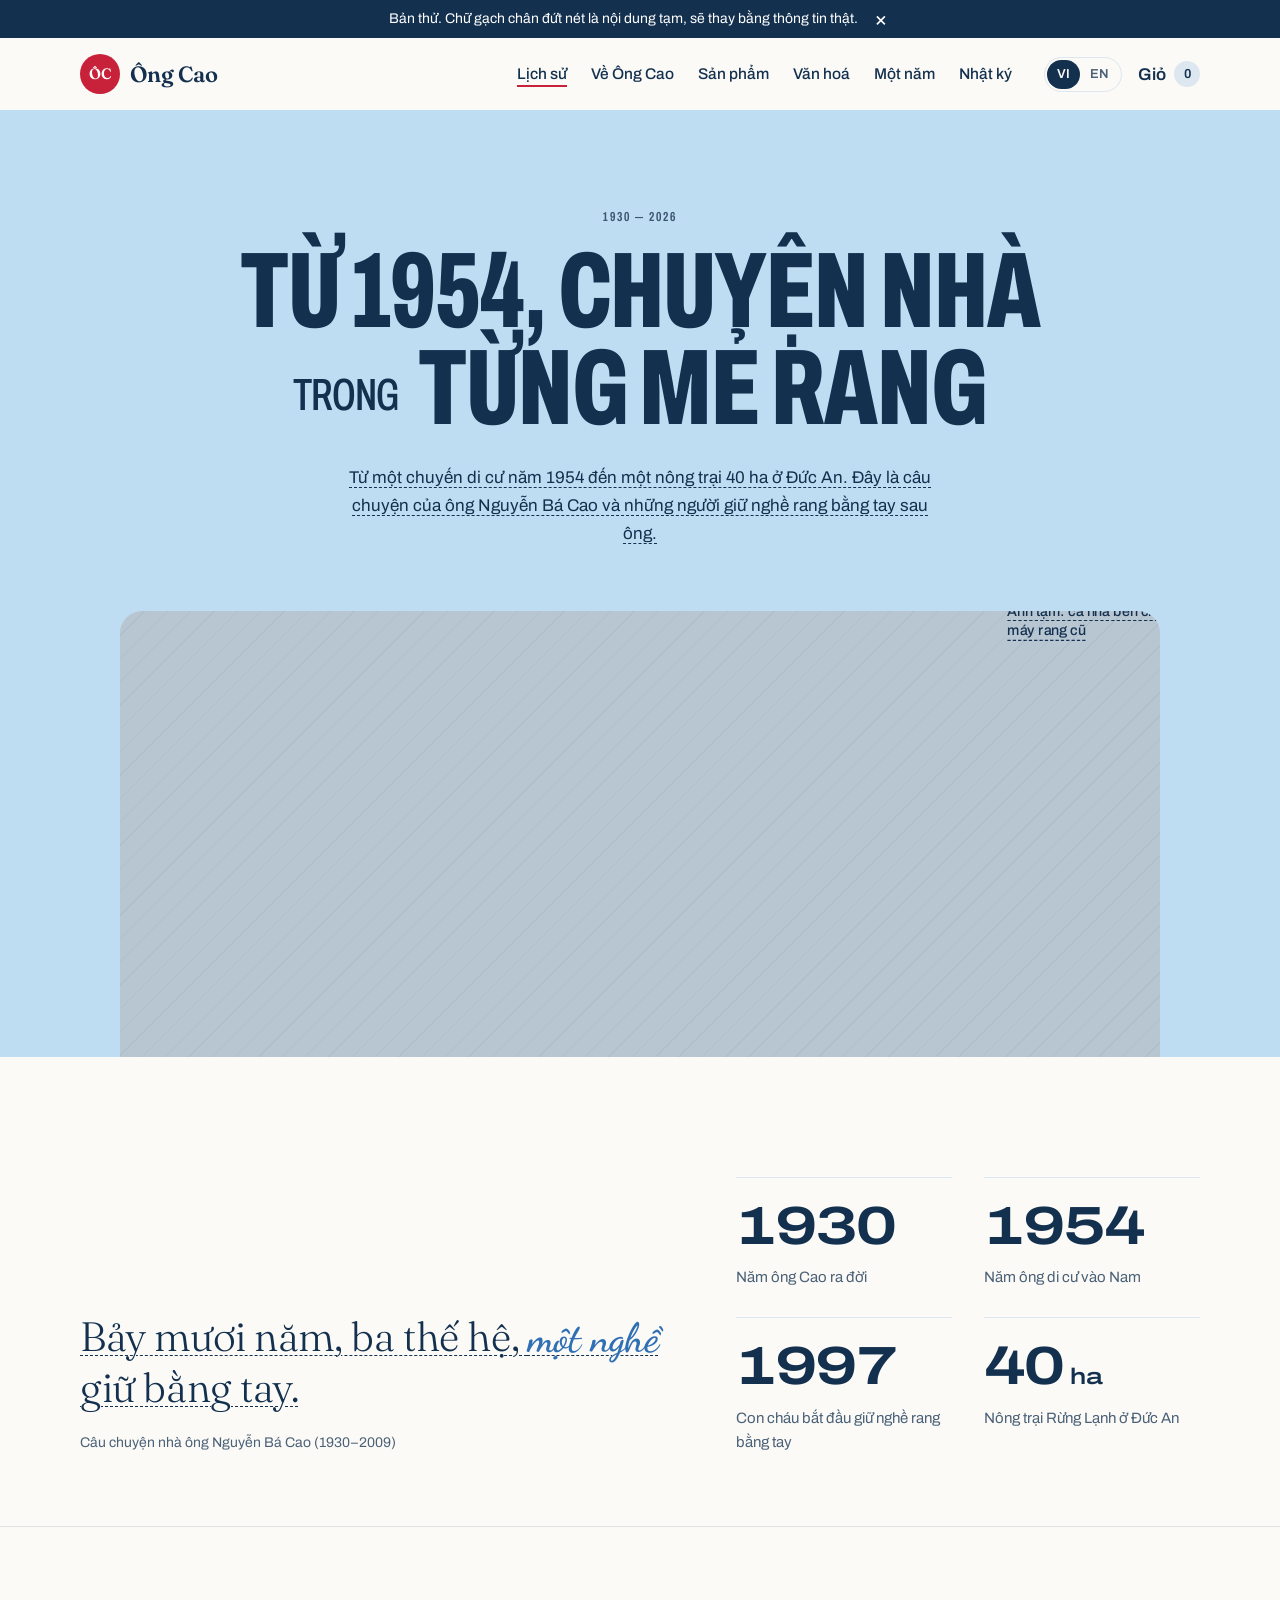
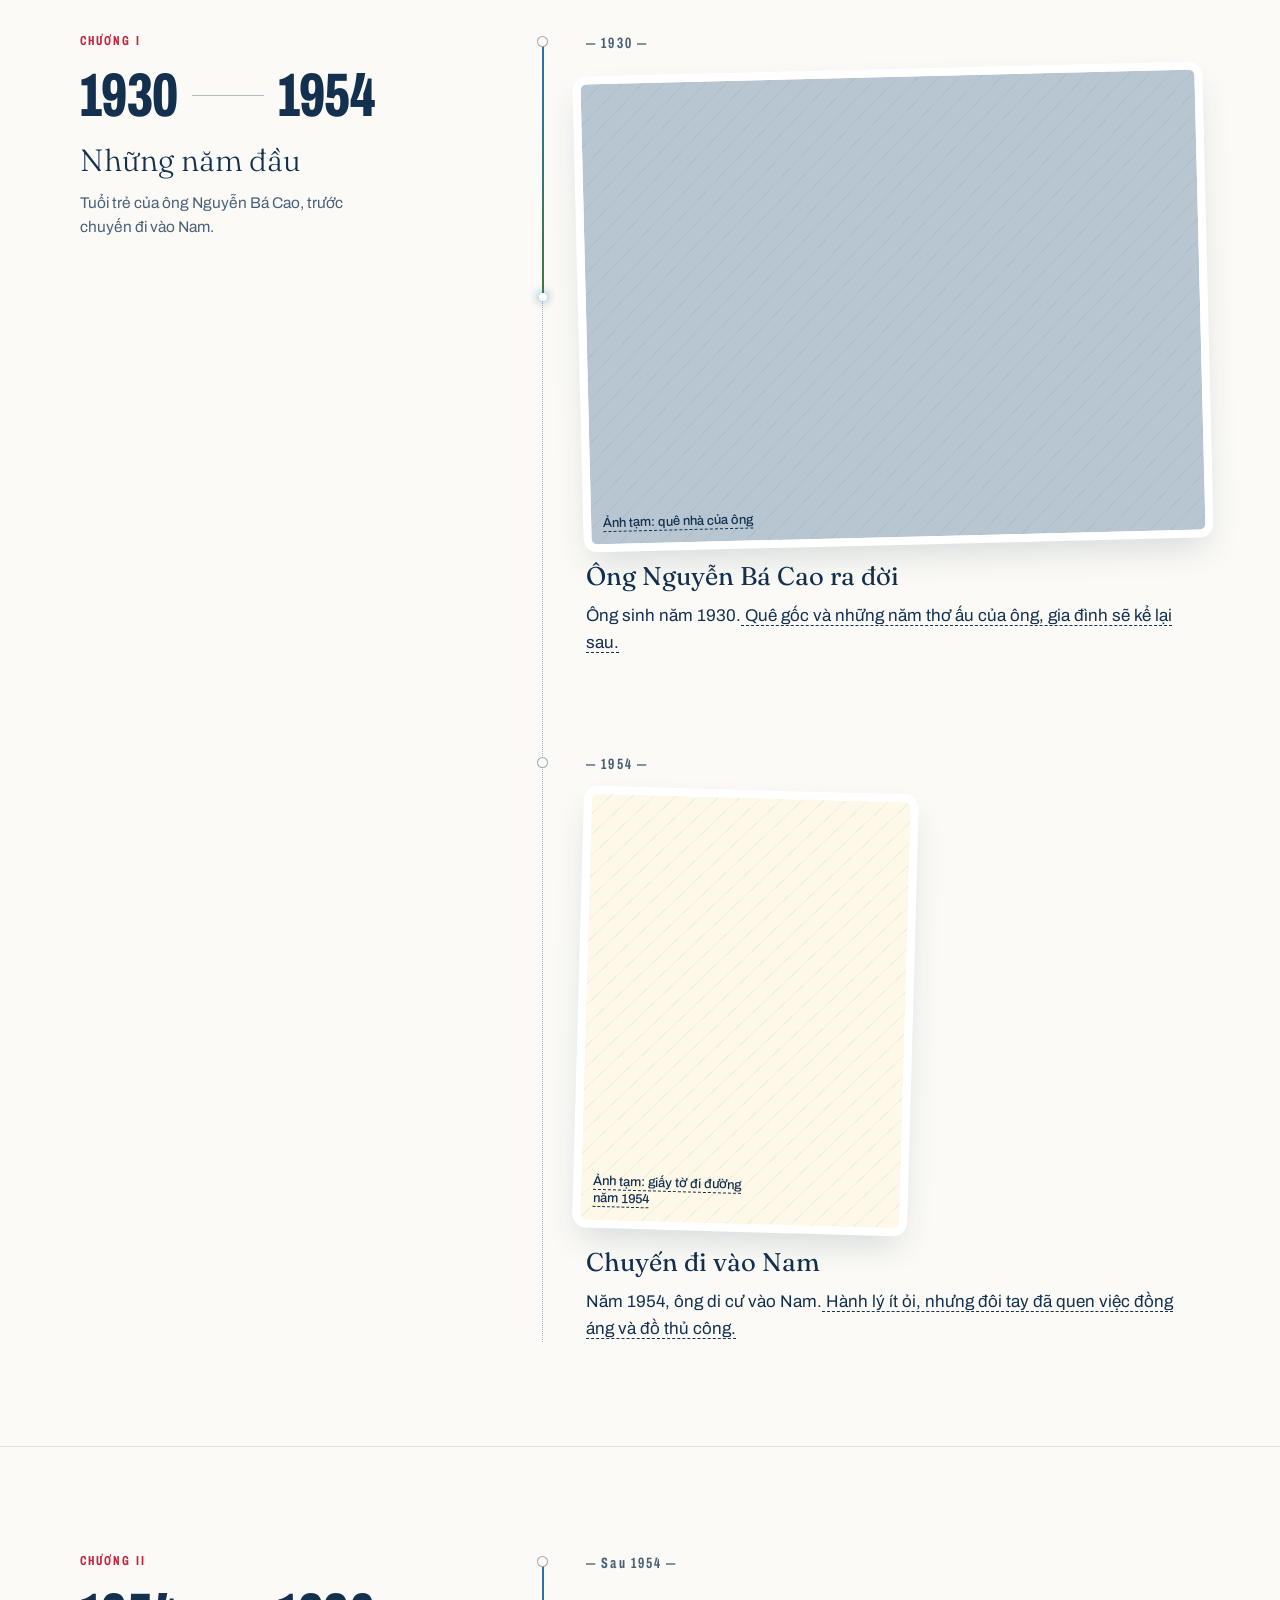
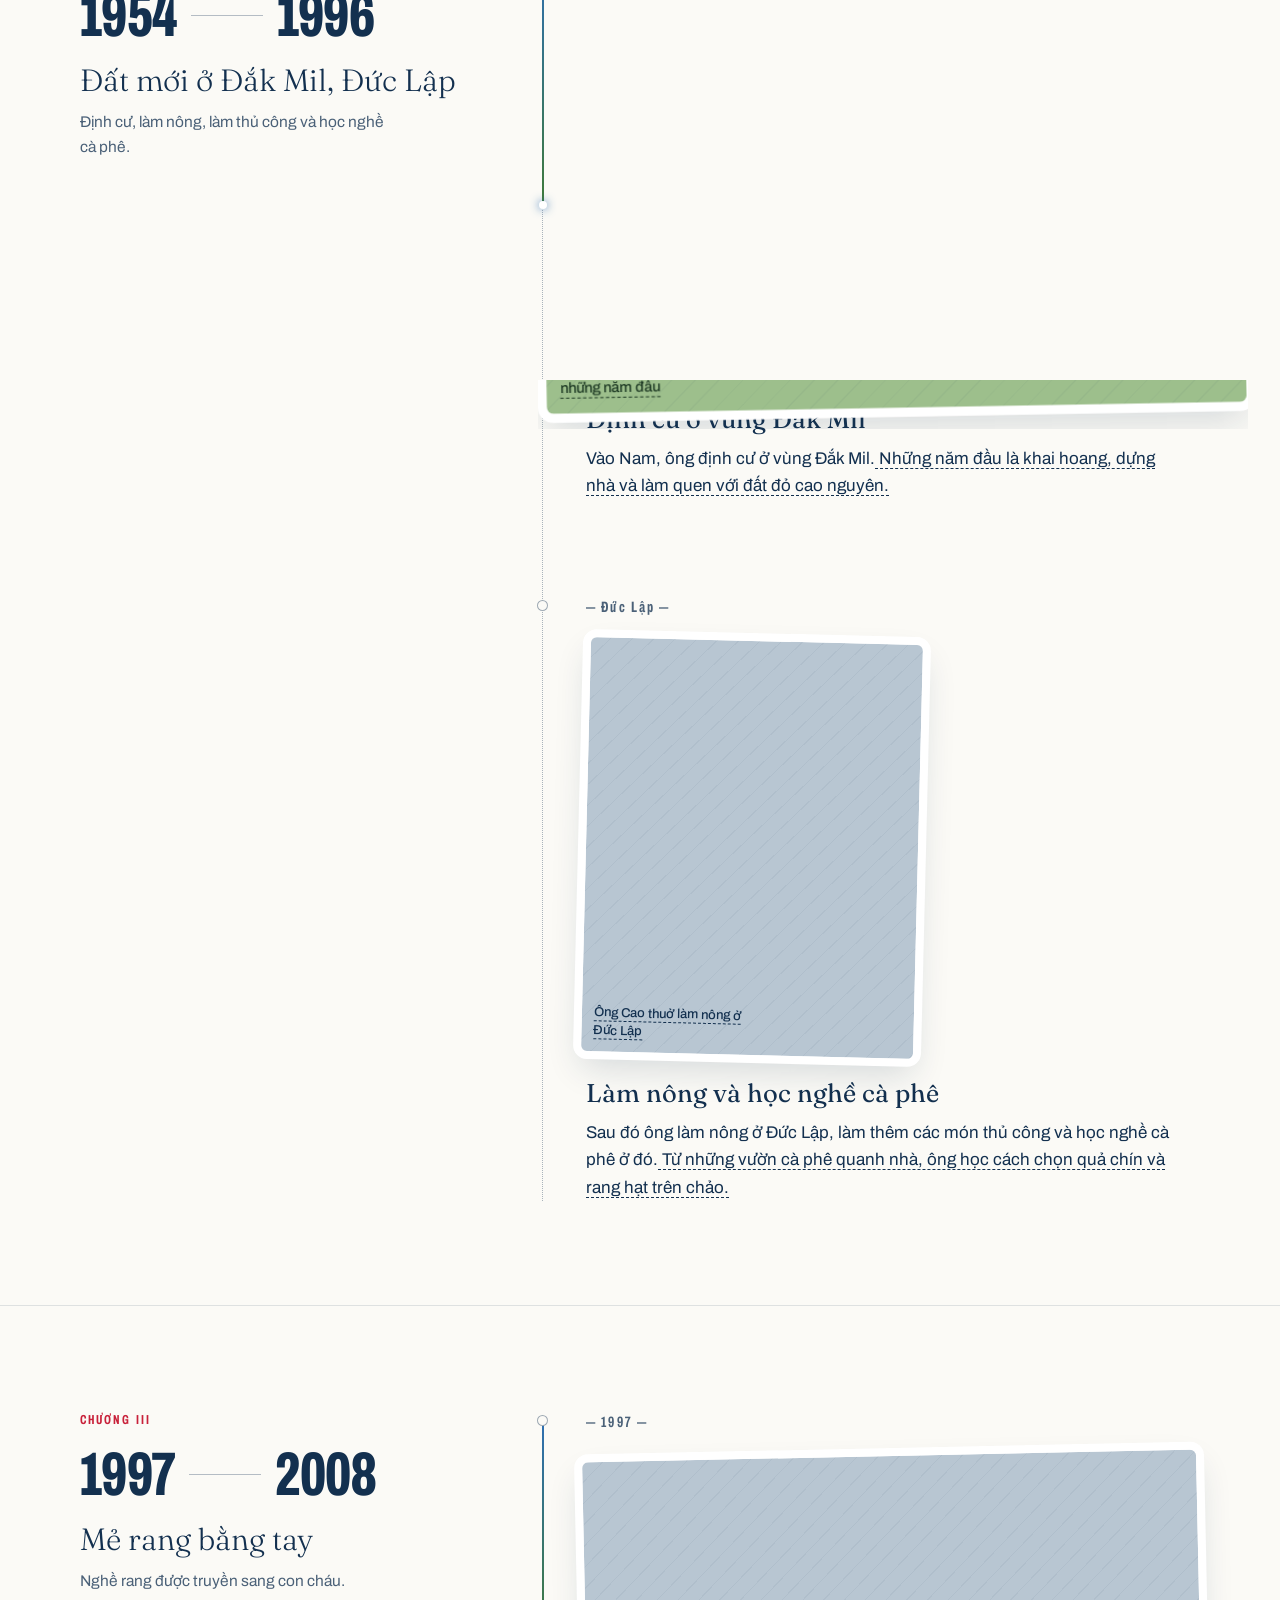
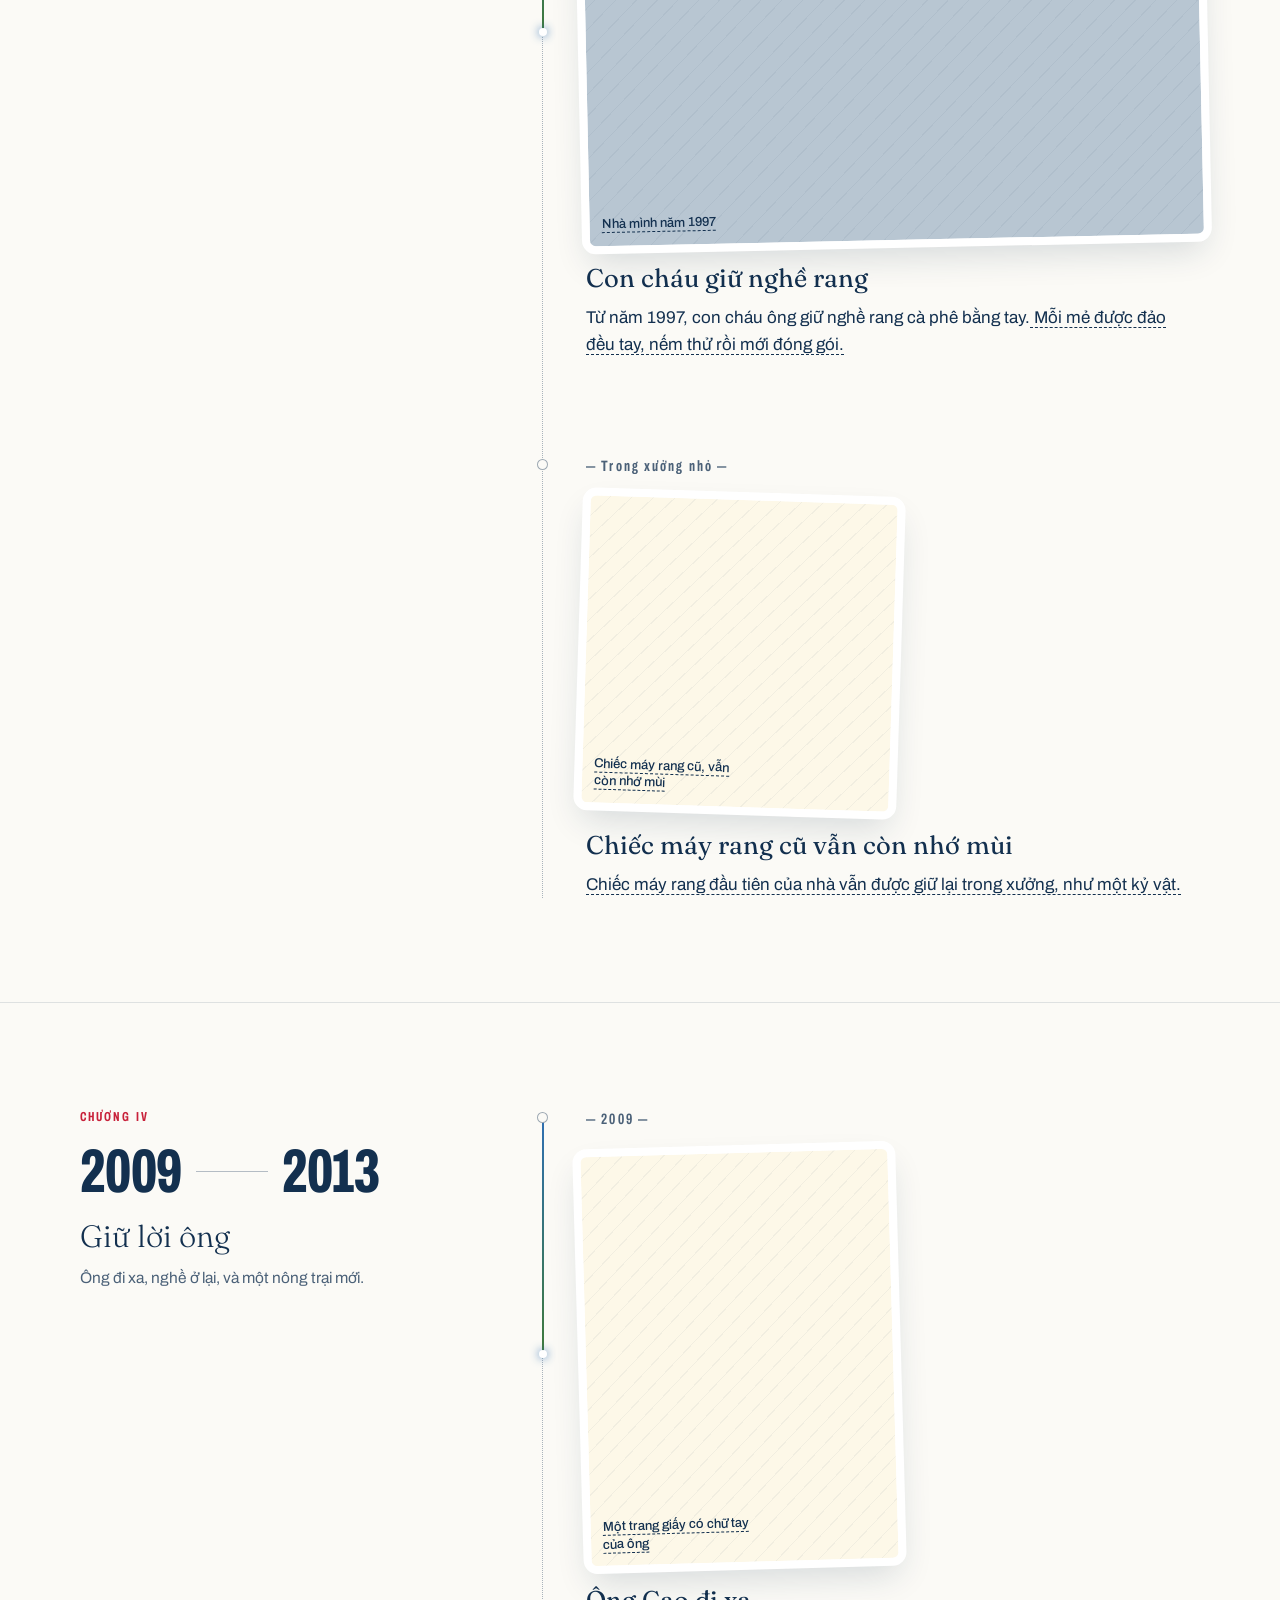
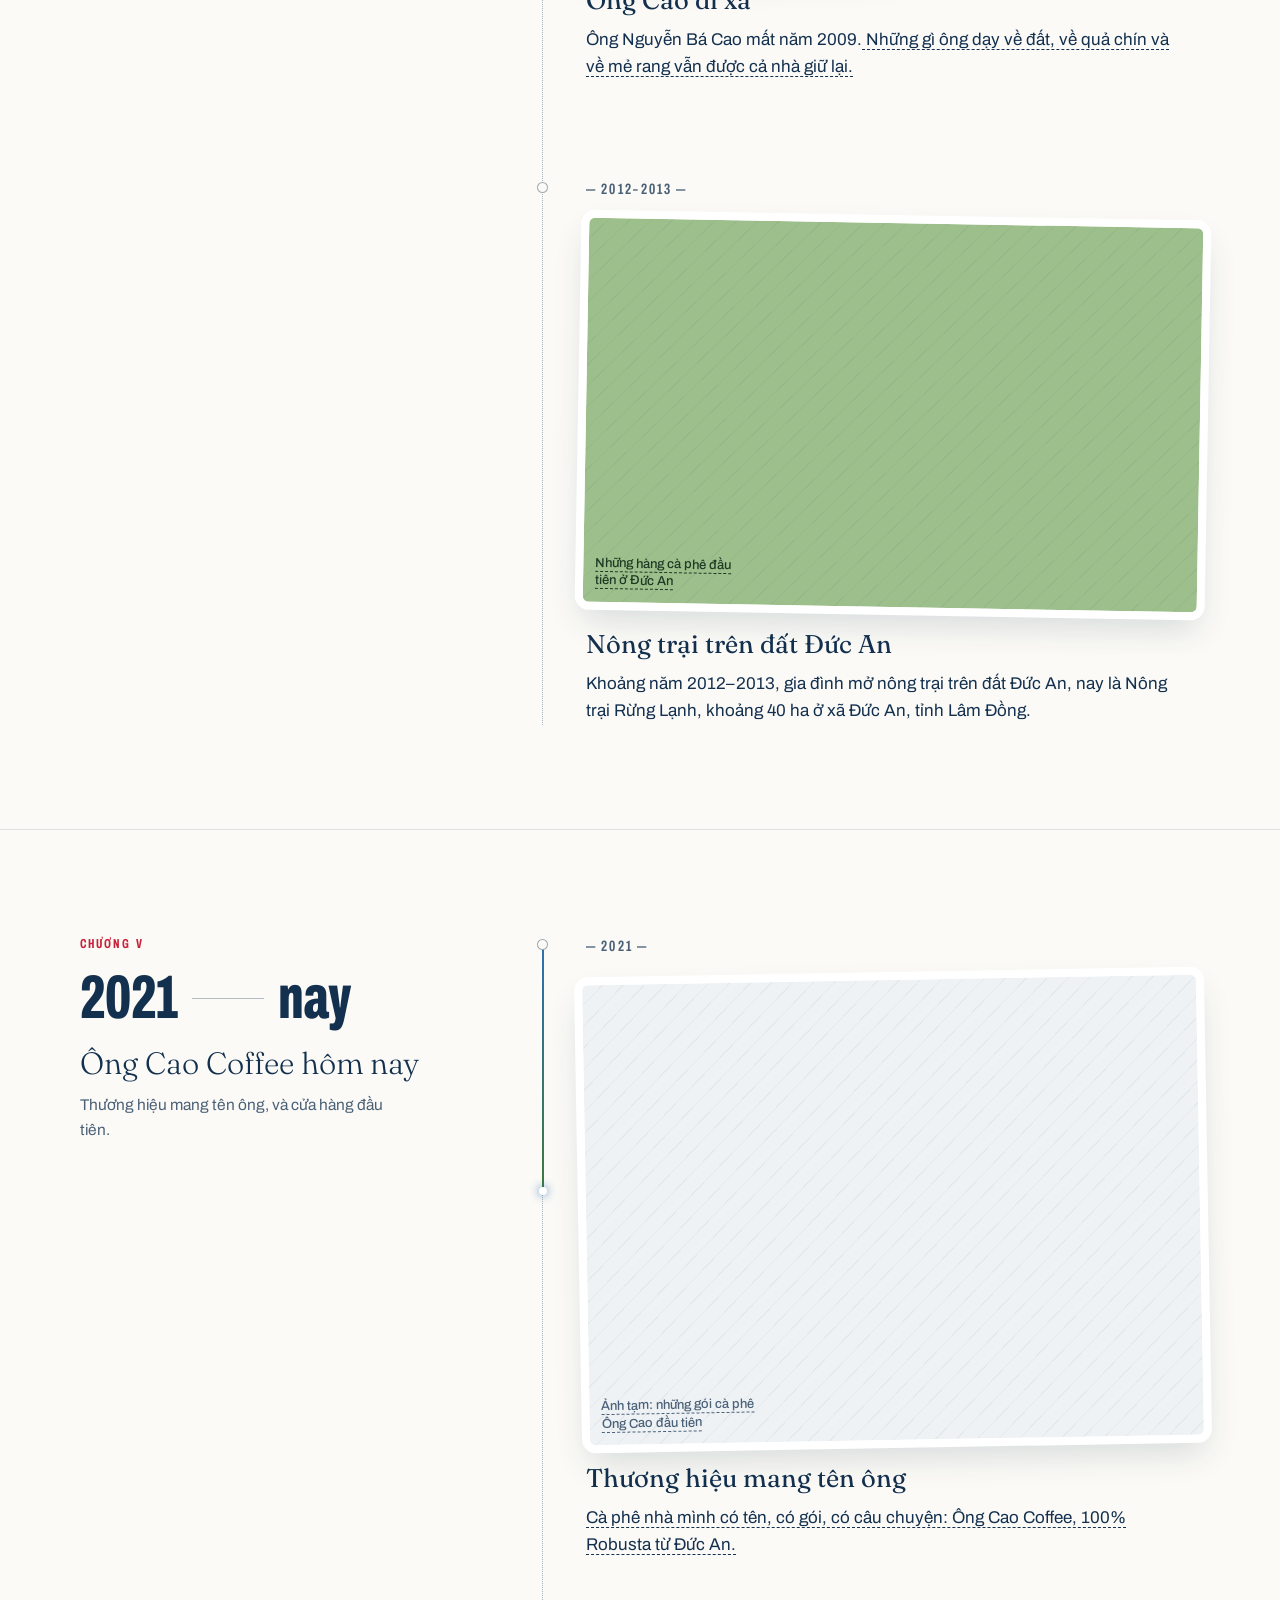
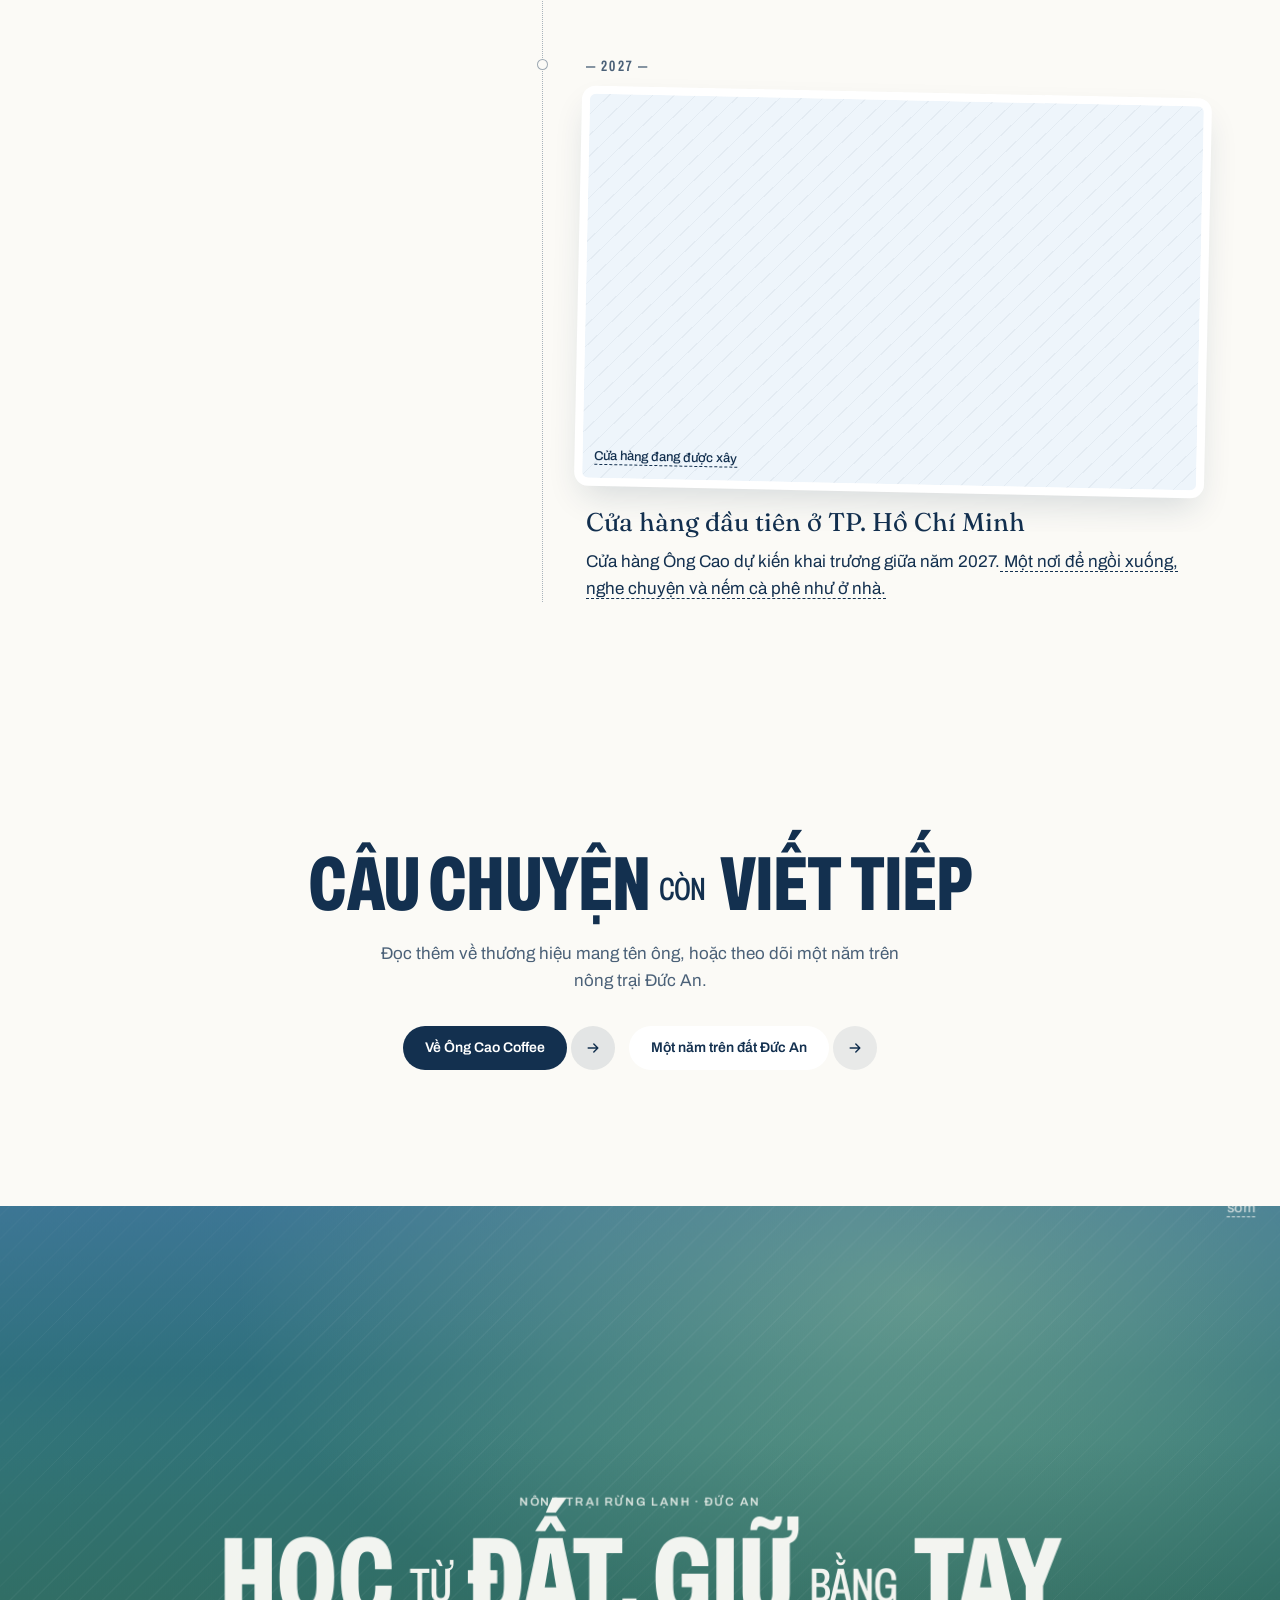
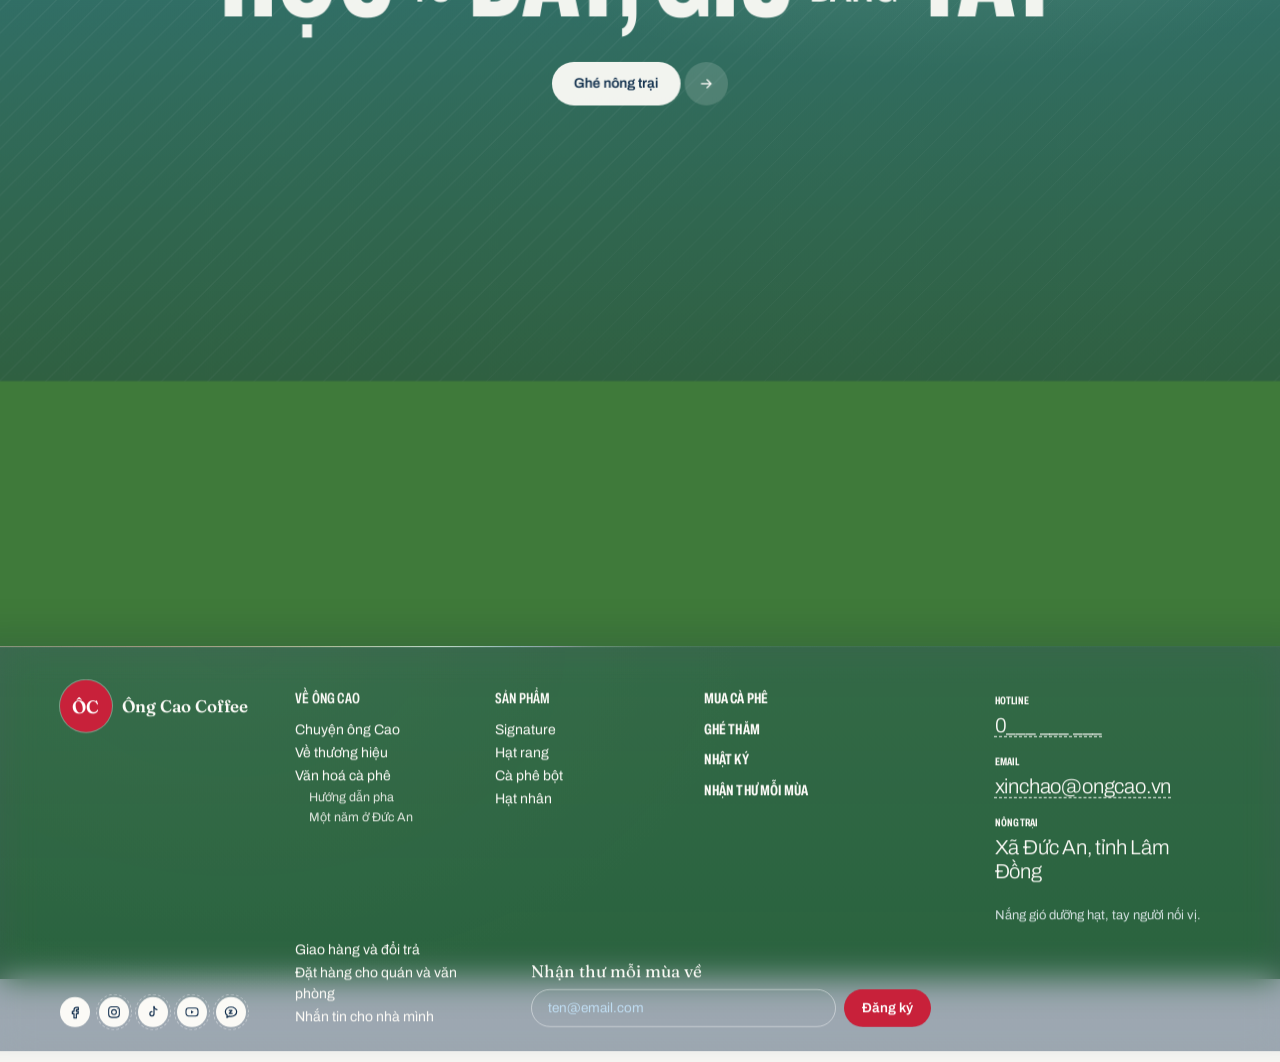
==== lich-su.html @ 78bb6f8e "Bản thử website Ông Cao Coffee Trang chủ và 6 trang con (Lịch sử, Về Ông Cao, Sản phẩm, Văn hoá, Một" ====
<!doctype html>
<html lang="vi">
<head>
<meta charset="utf-8">
<meta name="viewport" content="width=device-width, initial-scale=1">
<!-- Bản thử: chặn Google lập chỉ mục. Xoá dòng dưới khi ra mắt chính thức. -->
<meta name="robots" content="noindex, nofollow">
<title>Lịch sử | Ông Cao Coffee</title>
<meta name="description" content="Từ 1954, chuyện nhà trong từng mẻ rang: câu chuyện của ông Nguyễn Bá Cao và nghề rang cà phê bằng tay của gia đình.">
<link rel="preconnect" href="https://fonts.googleapis.com">
<link rel="preconnect" href="https://fonts.gstatic.com" crossorigin>
<link href="https://fonts.googleapis.com/css2?family=Archivo:wdth,wght@62..125,100..900&family=Dancing+Script:wght@500..700&family=Fraunces:opsz,wght@9..144,300..700&display=swap" rel="stylesheet">
<link rel="stylesheet" href="assets/styles.css?v=91">
<link rel="stylesheet" href="assets/pages.css?v=7">
<script>
  document.documentElement.classList.add('js');
  try { var l = localStorage.getItem('ongcao-lang'); if (l === 'en' || l === 'vi') document.documentElement.lang = l; } catch (e) {}
  try { if (sessionStorage.getItem('oc-draft-closed')) document.documentElement.classList.add('no-draft'); } catch (e) {}
  // Chuyển trang: bỏ qua hiệu ứng khi tab đang ẩn để trang không bị kẹt ở màn che
  addEventListener('pagereveal', function (e) { if (e.viewTransition && document.visibilityState === 'hidden') e.viewTransition.skipTransition(); });
  addEventListener('pageswap', function (e) { if (e.viewTransition && document.visibilityState === 'hidden') e.viewTransition.skipTransition(); });
</script>
</head>
<body class="page" data-page="lich-su">

<a class="skip" href="#main"><span lang="vi">Bỏ qua tới nội dung</span><span lang="en">Skip to content</span></a>

<div class="draft-note" id="draftNote" role="note">
  <p>
    <span lang="vi">Bản thử. Chữ gạch chân đứt nét là nội dung tạm, sẽ thay bằng thông tin thật.</span>
    <span lang="en">Draft. Dashed-underline text is placeholder content, to be replaced with real details.</span>
  </p>
  <button type="button" class="draft-note__close" id="draftClose" aria-label="Đóng ghi chú">×</button>
</div>

<!-- 0. Header -->
<header class="site-header" id="header">
  <div class="wrap header__inner">
    <a href="index.html" class="logo" aria-label="Ông Cao Coffee">
      <span class="logo__mark" aria-hidden="true">ÔC</span>
      <span class="logo__word">Ông Cao</span>
    </a>
    <nav class="nav" id="nav" aria-label="Chính">
      <a href="lich-su.html" data-page="lich-su"><span lang="vi">Lịch sử</span><span lang="en">History</span></a>
      <a href="ve-ong-cao.html" data-page="ve-ong-cao"><span lang="vi">Về Ông Cao</span><span lang="en">About</span></a>
      <a href="san-pham.html" data-page="san-pham"><span lang="vi">Sản phẩm</span><span lang="en">Products</span></a>
      <a href="van-hoa.html" data-page="van-hoa"><span lang="vi">Văn hoá</span><span lang="en">Culture</span></a>
      <a href="mot-nam.html" data-page="mot-nam"><span lang="vi">Một năm</span><span lang="en">The year</span></a>
      <a href="nhat-ky.html" data-page="nhat-ky"><span lang="vi">Nhật ký</span><span lang="en">Journal</span></a>
    </nav>
    <div class="header__tools">
      <div class="lang" role="group" aria-label="Ngôn ngữ / Language">
        <button type="button" data-set-lang="vi" aria-pressed="true">VI</button>
        <button type="button" data-set-lang="en" aria-pressed="false">EN</button>
      </div>
      <a href="san-pham.html" class="cart" id="cart" aria-live="polite">
        <span lang="vi">Giỏ</span><span lang="en">Cart</span>
        <span class="cart__count" id="cartCount">0</span>
      </a>
      <button type="button" class="menu-btn" id="menuBtn" aria-expanded="false" aria-controls="nav">
        <span lang="vi">Menu</span><span lang="en">Menu</span>
      </button>
    </div>
  </div>
</header>

<main id="main">

<section class="phero phero--history" data-reveal data-light>
  <div class="wrap phero__inner">
    <p class="kicker">1930 — 2026</p>
    <h1 class="bigt "><span lang="vi"><span class="bw">Từ 1954,</span> <span class="bw">chuyện nhà</span> <span class="bw"><span class="bigt__s">trong</span> từng mẻ rang</span></span><span lang="en"><span class="bw">Since 1954,</span> <span class="bw">a family story</span> <span class="bw"><span class="bigt__s">in</span> every roast</span></span></h1>
    <p class="phero__lead tam"><span lang="vi">Từ một chuyến di cư năm 1954 đến một nông trại 40 ha ở Đức An. Đây là câu chuyện của ông Nguyễn Bá Cao và những người giữ nghề rang bằng tay sau ông.</span><span lang="en">From a migration in 1954 to a 40 ha farm in Đức An. This is the story of Nguyễn Bá Cao and those who kept roasting by hand after him.</span></p>
  </div>
  <div class="wrap">
    <figure class="hist-cover rv-img"><div class="ph ph--sepia" data-py="40"><span class="ph__label tam"><span lang="vi">Ảnh tạm: cả nhà bên chiếc máy rang cũ</span><span lang="en">Placeholder: the family beside the old roaster</span></span></div></figure>
  </div>
</section>

<section class="hist-intro">
  <div class="wrap hist-intro__grid">
    <div data-rv>
      <p class="hist-intro__quote tam"><span lang="vi">Bảy mươi năm, ba thế hệ, <em>một nghề</em> giữ bằng tay.</span><span lang="en">Seventy years, three generations, <em>one craft</em> kept by hand.</span></p>
      <p class="hist-intro__by"><span lang="vi">Câu chuyện nhà ông Nguyễn Bá Cao (1930–2009)</span><span lang="en">The family story of Nguyễn Bá Cao (1930–2009)</span></p>
    </div>
    <div class="hist-facts" data-rv style="--d: 2">
      <div class="fact"><p class="fact__num"><span data-count="1930" data-from="1900">1930</span></p><p class="fact__label"><span lang="vi">Năm ông Cao ra đời</span><span lang="en">The year Mr. Cao was born</span></p></div>
      <div class="fact"><p class="fact__num"><span data-count="1954" data-from="1930">1954</span></p><p class="fact__label"><span lang="vi">Năm ông di cư vào Nam</span><span lang="en">The year he moved South</span></p></div>
      <div class="fact"><p class="fact__num"><span data-count="1997" data-from="1960">1997</span></p><p class="fact__label"><span lang="vi">Con cháu bắt đầu giữ nghề rang bằng tay</span><span lang="en">His children begin roasting by hand</span></p></div>
      <div class="fact"><p class="fact__num"><span data-count="40">40</span><span class="fact__unit">ha</span></p><p class="fact__label"><span lang="vi">Nông trại Rừng Lạnh ở Đức An</span><span lang="en">Rừng Lạnh Farm in Đức An</span></p></div>
    </div>
  </div>
</section>

<div class="chapters" id="chapters">
  <section class="chapter" id="chuong-1" data-toc="&lt;span lang=&quot;vi&quot;&gt;Chương I · Những năm đầu&lt;/span&gt;&lt;span lang=&quot;en&quot;&gt;Chapter I · The early years&lt;/span&gt;" aria-labelledby="chuong-1-t">
    <div class="wrap chapter__grid">
      <header class="chapter__head" data-rv>
        <p class="chapter__no"><span lang="vi">Chương I</span><span lang="en">Chapter I</span></p>
        <p class="chapter__range"><span>1930</span><i></i><span>1954</span></p>
        <h2 class="chapter__title" id="chuong-1-t"><span lang="vi">Những năm đầu</span><span lang="en">The early years</span></h2>
        <p class="chapter__sum"><span lang="vi">Tuổi trẻ của ông Nguyễn Bá Cao, trước chuyến đi vào Nam.</span><span lang="en">Nguyễn Bá Cao's early years, before the journey South.</span></p>
      </header>
      <div class="chapter__body">
        <span class="chapter__line" aria-hidden="true"></span>
          <article class="entry" data-rv>
            <p class="entry__year">— 1930 —</p>
            <figure class="entry__img rv-img" style="--mw: 100%"><div class="ph ph--sepia print-frame" style="--ar: 4 / 3; --r: -1.4deg"><span class="ph__label tam"><span lang="vi">Ảnh tạm: quê nhà của ông</span><span lang="en">Placeholder: his home village</span></span></div></figure>
            <h3 class="entry__title"><span lang="vi">Ông Nguyễn Bá Cao ra đời</span><span lang="en">Nguyễn Bá Cao is born</span></h3>
            <p class="entry__text"><span lang="vi">Ông sinh năm 1930.</span><span lang="en">He was born in 1930.</span><span class="tam"><span lang="vi"> Quê gốc và những năm thơ ấu của ông, gia đình sẽ kể lại sau.</span><span lang="en"> The family will tell more about his hometown and childhood later.</span></span></p>
          </article>
          <article class="entry" data-rv>
            <p class="entry__year">— 1954 —</p>
            <figure class="entry__img rv-img" style="--mw: 52%"><div class="ph ph--paper print-frame" style="--ar: 3 / 4; --r: 1.6deg"><span class="ph__label tam"><span lang="vi">Ảnh tạm: giấy tờ đi đường năm 1954</span><span lang="en">Placeholder: travel papers from 1954</span></span></div></figure>
            <h3 class="entry__title"><span lang="vi">Chuyến đi vào Nam</span><span lang="en">The journey South</span></h3>
            <p class="entry__text"><span lang="vi">Năm 1954, ông di cư vào Nam.</span><span lang="en">In 1954 he migrated South.</span><span class="tam"><span lang="vi"> Hành lý ít ỏi, nhưng đôi tay đã quen việc đồng áng và đồ thủ công.</span><span lang="en"> He carried little, but his hands already knew the fields and the crafts.</span></span></p>
          </article>
      </div>
    </div>
  </section>
  <section class="chapter" id="chuong-2" data-toc="&lt;span lang=&quot;vi&quot;&gt;Chương II · Đất mới ở Đắk Mil, Đức Lập&lt;/span&gt;&lt;span lang=&quot;en&quot;&gt;Chapter II · New land at Đắk Mil and Đức Lập&lt;/span&gt;" aria-labelledby="chuong-2-t">
    <div class="wrap chapter__grid">
      <header class="chapter__head" data-rv>
        <p class="chapter__no"><span lang="vi">Chương II</span><span lang="en">Chapter II</span></p>
        <p class="chapter__range"><span>1954</span><i></i><span>1996</span></p>
        <h2 class="chapter__title" id="chuong-2-t"><span lang="vi">Đất mới ở Đắk Mil, Đức Lập</span><span lang="en">New land at Đắk Mil and Đức Lập</span></h2>
        <p class="chapter__sum"><span lang="vi">Định cư, làm nông, làm thủ công và học nghề cà phê.</span><span lang="en">Settling, farming, crafting and learning coffee.</span></p>
      </header>
      <div class="chapter__body">
        <span class="chapter__line" aria-hidden="true"></span>
          <article class="entry" data-rv>
            <p class="entry__year">— <span lang="vi">Sau 1954</span><span lang="en">After 1954</span> —</p>
            <figure class="entry__img rv-img" style="--mw: 100%"><div class="ph ph--leaf print-frame" style="--ar: 16 / 10; --r: -1deg"><span class="ph__label tam"><span lang="vi">Ảnh tạm: vùng Đắk Mil những năm đầu</span><span lang="en">Placeholder: early years in Đắk Mil</span></span></div></figure>
            <h3 class="entry__title"><span lang="vi">Định cư ở vùng Đắk Mil</span><span lang="en">Settling in the Đắk Mil area</span></h3>
            <p class="entry__text"><span lang="vi">Vào Nam, ông định cư ở vùng Đắk Mil.</span><span lang="en">In the South he settled in the Đắk Mil area.</span><span class="tam"><span lang="vi"> Những năm đầu là khai hoang, dựng nhà và làm quen với đất đỏ cao nguyên.</span><span lang="en"> The first years meant clearing land, building a home and getting to know the red highland soil.</span></span></p>
          </article>
          <article class="entry" data-rv>
            <p class="entry__year">— <span lang="vi">Đức Lập</span><span lang="en">Đức Lập</span> —</p>
            <figure class="entry__img rv-img" style="--mw: 54%"><div class="ph ph--sepia print-frame" style="--ar: 4 / 5; --r: 1.4deg"><span class="ph__label tam"><span lang="vi">Ông Cao thuở làm nông ở Đức Lập</span><span lang="en">Mr. Cao in his years at Đức Lập</span></span></div></figure>
            <h3 class="entry__title"><span lang="vi">Làm nông và học nghề cà phê</span><span lang="en">Farming and learning coffee</span></h3>
            <p class="entry__text"><span lang="vi">Sau đó ông làm nông ở Đức Lập, làm thêm các món thủ công và học nghề cà phê ở đó.</span><span lang="en">He later worked the land at Đức Lập, made handcrafted goods and learned the coffee trade there.</span><span class="tam"><span lang="vi"> Từ những vườn cà phê quanh nhà, ông học cách chọn quả chín và rang hạt trên chảo.</span><span lang="en"> From the orchards around him he learned to pick ripe cherries and roast beans in a pan.</span></span></p>
          </article>
      </div>
    </div>
  </section>
  <section class="chapter" id="chuong-3" data-toc="&lt;span lang=&quot;vi&quot;&gt;Chương III · Mẻ rang bằng tay&lt;/span&gt;&lt;span lang=&quot;en&quot;&gt;Chapter III · Roasting by hand&lt;/span&gt;" aria-labelledby="chuong-3-t">
    <div class="wrap chapter__grid">
      <header class="chapter__head" data-rv>
        <p class="chapter__no"><span lang="vi">Chương III</span><span lang="en">Chapter III</span></p>
        <p class="chapter__range"><span>1997</span><i></i><span>2008</span></p>
        <h2 class="chapter__title" id="chuong-3-t"><span lang="vi">Mẻ rang bằng tay</span><span lang="en">Roasting by hand</span></h2>
        <p class="chapter__sum"><span lang="vi">Nghề rang được truyền sang con cháu.</span><span lang="en">The roasting craft passes to the next generation.</span></p>
      </header>
      <div class="chapter__body">
        <span class="chapter__line" aria-hidden="true"></span>
          <article class="entry" data-rv>
            <p class="entry__year">— 1997 —</p>
            <figure class="entry__img rv-img" style="--mw: 100%"><div class="ph ph--sepia print-frame" style="--ar: 16 / 10; --r: -1.2deg"><span class="ph__label tam"><span lang="vi">Nhà mình năm 1997</span><span lang="en">The family in 1997</span></span></div></figure>
            <h3 class="entry__title"><span lang="vi">Con cháu giữ nghề rang</span><span lang="en">The children keep roasting</span></h3>
            <p class="entry__text"><span lang="vi">Từ năm 1997, con cháu ông giữ nghề rang cà phê bằng tay.</span><span lang="en">Since 1997 his children have roasted coffee by hand.</span><span class="tam"><span lang="vi"> Mỗi mẻ được đảo đều tay, nếm thử rồi mới đóng gói.</span><span lang="en"> Every batch is turned by hand and tasted before it is packed.</span></span></p>
          </article>
          <article class="entry" data-rv>
            <p class="entry__year">— <span lang="vi">Trong xưởng nhỏ</span><span lang="en">In the little roastery</span> —</p>
            <figure class="entry__img rv-img" style="--mw: 50%"><div class="ph ph--paper print-frame" style="--ar: 1 / 1; --r: 1.8deg"><span class="ph__label tam"><span lang="vi">Chiếc máy rang cũ, vẫn còn nhớ mùi</span><span lang="en">The old roaster that still remembers the smell</span></span></div></figure>
            <h3 class="entry__title"><span lang="vi">Chiếc máy rang cũ vẫn còn nhớ mùi</span><span lang="en">The old roaster still remembers the smell</span></h3>
            <p class="entry__text"><span class="tam"><span lang="vi">Chiếc máy rang đầu tiên của nhà vẫn được giữ lại trong xưởng, như một kỷ vật.</span><span lang="en">The family's first roaster is still kept in the roastery, as a keepsake.</span></span></p>
          </article>
      </div>
    </div>
  </section>
  <section class="chapter" id="chuong-4" data-toc="&lt;span lang=&quot;vi&quot;&gt;Chương IV · Giữ lời ông&lt;/span&gt;&lt;span lang=&quot;en&quot;&gt;Chapter IV · Keeping his word&lt;/span&gt;" aria-labelledby="chuong-4-t">
    <div class="wrap chapter__grid">
      <header class="chapter__head" data-rv>
        <p class="chapter__no"><span lang="vi">Chương IV</span><span lang="en">Chapter IV</span></p>
        <p class="chapter__range"><span>2009</span><i></i><span>2013</span></p>
        <h2 class="chapter__title" id="chuong-4-t"><span lang="vi">Giữ lời ông</span><span lang="en">Keeping his word</span></h2>
        <p class="chapter__sum"><span lang="vi">Ông đi xa, nghề ở lại, và một nông trại mới.</span><span lang="en">He passes on, the craft stays, and a new farm begins.</span></p>
      </header>
      <div class="chapter__body">
        <span class="chapter__line" aria-hidden="true"></span>
          <article class="entry" data-rv>
            <p class="entry__year">— 2009 —</p>
            <figure class="entry__img rv-img" style="--mw: 50%"><div class="ph ph--paper print-frame" style="--ar: 3 / 4; --r: -1.6deg"><span class="ph__label tam"><span lang="vi">Một trang giấy có chữ tay của ông</span><span lang="en">A page in his own handwriting</span></span></div></figure>
            <h3 class="entry__title"><span lang="vi">Ông Cao đi xa</span><span lang="en">Mr. Cao passes away</span></h3>
            <p class="entry__text"><span lang="vi">Ông Nguyễn Bá Cao mất năm 2009.</span><span lang="en">Nguyễn Bá Cao passed away in 2009.</span><span class="tam"><span lang="vi"> Những gì ông dạy về đất, về quả chín và về mẻ rang vẫn được cả nhà giữ lại.</span><span lang="en"> What he taught about the soil, ripe cherries and the roast is still kept by the whole family.</span></span></p>
          </article>
          <article class="entry" data-rv>
            <p class="entry__year">— 2012–2013 —</p>
            <figure class="entry__img rv-img" style="--mw: 100%"><div class="ph ph--leaf print-frame" style="--ar: 16 / 10; --r: 1deg"><span class="ph__label tam"><span lang="vi">Những hàng cà phê đầu tiên ở Đức An</span><span lang="en">The first coffee rows at Đức An</span></span></div></figure>
            <h3 class="entry__title"><span lang="vi">Nông trại trên đất Đức An</span><span lang="en">A farm on the land of Đức An</span></h3>
            <p class="entry__text"><span lang="vi">Khoảng năm 2012–2013, gia đình mở nông trại trên đất Đức An, nay là Nông trại Rừng Lạnh, khoảng 40 ha ở xã Đức An, tỉnh Lâm Đồng.</span><span lang="en">Around 2012–2013 the family opened a farm on the land of Đức An, today Rừng Lạnh Farm, about 40 ha in Đức An Commune, Lâm Đồng.</span></p>
          </article>
      </div>
    </div>
  </section>
  <section class="chapter" id="chuong-5" data-toc="&lt;span lang=&quot;vi&quot;&gt;Chương V · Ông Cao Coffee hôm nay&lt;/span&gt;&lt;span lang=&quot;en&quot;&gt;Chapter V · Ông Cao Coffee today&lt;/span&gt;" aria-labelledby="chuong-5-t">
    <div class="wrap chapter__grid">
      <header class="chapter__head" data-rv>
        <p class="chapter__no"><span lang="vi">Chương V</span><span lang="en">Chapter V</span></p>
        <p class="chapter__range"><span>2021</span><i></i><span><span lang="vi">nay</span><span lang="en">today</span></span></p>
        <h2 class="chapter__title" id="chuong-5-t"><span lang="vi">Ông Cao Coffee hôm nay</span><span lang="en">Ông Cao Coffee today</span></h2>
        <p class="chapter__sum"><span lang="vi">Thương hiệu mang tên ông, và cửa hàng đầu tiên.</span><span lang="en">A brand in his name, and the first shop.</span></p>
      </header>
      <div class="chapter__body">
        <span class="chapter__line" aria-hidden="true"></span>
          <article class="entry" data-rv>
            <p class="entry__year">— 2021 —</p>
            <figure class="entry__img rv-img" style="--mw: 100%"><div class="ph ph--card print-frame" style="--ar: 4 / 3; --r: -1deg"><span class="ph__label tam"><span lang="vi">Ảnh tạm: những gói cà phê Ông Cao đầu tiên</span><span lang="en">Placeholder: the first Ông Cao coffee bags</span></span></div></figure>
            <h3 class="entry__title"><span lang="vi">Thương hiệu mang tên ông</span><span lang="en">A brand in his name</span></h3>
            <p class="entry__text"><span class="tam"><span lang="vi">Cà phê nhà mình có tên, có gói, có câu chuyện: Ông Cao Coffee, 100% Robusta từ Đức An.</span><span lang="en">Our coffee gets a name, a bag and a story: Ông Cao Coffee, 100% Robusta from Đức An.</span></span></p>
          </article>
          <article class="entry" data-rv>
            <p class="entry__year">— 2027 —</p>
            <figure class="entry__img rv-img" style="--mw: 100%"><div class="ph ph--warm print-frame" style="--ar: 16 / 10; --r: 1.2deg"><span class="ph__label tam"><span lang="vi">Cửa hàng đang được xây</span><span lang="en">The shop under construction</span></span></div></figure>
            <h3 class="entry__title"><span lang="vi">Cửa hàng đầu tiên ở TP. Hồ Chí Minh</span><span lang="en">The first shop in Ho Chi Minh City</span></h3>
            <p class="entry__text"><span lang="vi">Cửa hàng Ông Cao dự kiến khai trương giữa năm 2027.</span><span lang="en">The Ông Cao shop is expected to open in mid-2027.</span><span class="tam"><span lang="vi"> Một nơi để ngồi xuống, nghe chuyện và nếm cà phê như ở nhà.</span><span lang="en"> A place to sit down, hear the stories and taste coffee as if at home.</span></span></p>
          </article>
      </div>
    </div>
  </section>
</div>

<div data-light>
  <aside class="toc lg" id="toc" aria-label="Mục lục / Contents">
    <nav class="toc__list" id="tocList">
      <a href="#chuong-1"><span>I</span><span><span lang="vi">Những năm đầu</span><span lang="en">The early years</span></span></a><a href="#chuong-2"><span>II</span><span><span lang="vi">Đất mới ở Đắk Mil, Đức Lập</span><span lang="en">New land at Đắk Mil and Đức Lập</span></span></a><a href="#chuong-3"><span>III</span><span><span lang="vi">Mẻ rang bằng tay</span><span lang="en">Roasting by hand</span></span></a><a href="#chuong-4"><span>IV</span><span><span lang="vi">Giữ lời ông</span><span lang="en">Keeping his word</span></span></a><a href="#chuong-5"><span>V</span><span><span lang="vi">Ông Cao Coffee hôm nay</span><span lang="en">Ông Cao Coffee today</span></span></a>
    </nav>
    <button type="button" class="toc__btn" id="tocBtn" aria-expanded="false" aria-controls="tocList">
      <svg class="toc__ring" viewBox="0 0 36 36" aria-hidden="true"><circle class="bg" cx="18" cy="18" r="15"/><circle class="fg" cx="18" cy="18" r="15"/></svg>
      <span class="toc__txt"><small><span lang="vi">Mục lục</span><span lang="en">Contents</span></small><b id="tocCur"><span lang="vi">Chương I · Những năm đầu</span><span lang="en">Chapter I · The early years</span></b></span>
      <svg class="toc__chev" viewBox="0 0 20 20" aria-hidden="true"><path d="M5 12l5-5 5 5"/></svg>
    </button>
  </aside>
</div>

<section class="pcta" data-reveal>
  <div class="wrap">
    <h2 class="bigt "><span lang="vi"><span class="bw">Câu chuyện</span> <span class="bw"><span class="bigt__s">còn</span> viết tiếp</span></span><span lang="en"><span class="bw">The story</span> <span class="bw"><span class="bigt__s">is</span> still going</span></span></h2>
    <p class="pcta__lead"><span lang="vi">Đọc thêm về thương hiệu mang tên ông, hoặc theo dõi một năm trên nông trại Đức An.</span><span lang="en">Read more about the brand in his name, or follow a year on the Đức An farm.</span></p>
    <div class="pcta__btns"><div class="pill-btn pill-btn--ink"><a href="ve-ong-cao.html" class="pill-btn__label"><span lang="vi">Về Ông Cao Coffee</span><span lang="en">About Ông Cao Coffee</span></a><a href="ve-ong-cao.html" class="pill-btn__icon" tabindex="-1" aria-hidden="true"><span class="pill-btn__arrow"><svg viewBox="0 0 20 20"><path d="M4 10h11M11 5l5 5-5 5"/></svg></span><span class="pill-btn__arrow pill-btn__arrow--next"><svg viewBox="0 0 20 20"><path d="M4 10h11M11 5l5 5-5 5"/></svg></span></a></div><div class="pill-btn pill-btn--light"><a href="mot-nam.html" class="pill-btn__label"><span lang="vi">Một năm trên đất Đức An</span><span lang="en">A year in Đức An</span></a><a href="mot-nam.html" class="pill-btn__icon" tabindex="-1" aria-hidden="true"><span class="pill-btn__arrow"><svg viewBox="0 0 20 20"><path d="M4 10h11M11 5l5 5-5 5"/></svg></span><span class="pill-btn__arrow pill-btn__arrow--next"><svg viewBox="0 0 20 20"><path d="M4 10h11M11 5l5 5-5 5"/></svg></span></a></div></div>
  </div>
</section>
</main>

<!-- 9. Đăng ký + footer -->
<footer class="footer" data-light>
  <!-- Màn cuối (học footer của Delta): nền nông trại đứng yên, câu slogan lớn ở giữa;
       cuộn tiếp thì thẻ kính lớn trượt lên phủ qua, chứa toàn bộ thông tin footer -->
  <div class="footer__pre" id="footerPre">
    <div class="footer__bg" aria-hidden="true"><span class="ph__label tam"><span lang="vi">Ảnh hoặc video tạm: vườn cà phê Rừng Lạnh lúc sáng sớm</span><span lang="en">Placeholder photo or video: Rừng Lạnh orchard at dawn</span></span></div>
    <div class="footer__hero" id="footerHero">
      <p class="footer__kicker"><span lang="vi">Nông trại Rừng Lạnh · Đức An</span><span lang="en">Rừng Lạnh Farm · Đức An</span></p>
      <p class="footer__slogan">
        <span lang="vi"><span class="fw">Học <span class="footer__small">từ</span> đất,</span> <span class="fw">giữ <span class="footer__small">bằng</span> tay</span></span>
        <span lang="en" class="tam"><span class="fw">Learned <span class="footer__small">from</span> the land,</span> <span class="fw">kept <span class="footer__small">by</span> hand</span></span>
      </p>
      <div class="pill-btn footer__btn">
        <a href="index.html#ghe-shop" class="pill-btn__label"><span lang="vi">Ghé nông trại</span><span lang="en">Visit the farm</span></a>
        <a href="index.html#ghe-shop" class="pill-btn__icon" tabindex="-1" aria-hidden="true"><span class="pill-btn__arrow"><svg viewBox="0 0 20 20"><path d="M4 10h11M11 5l5 5-5 5"/></svg></span><span class="pill-btn__arrow pill-btn__arrow--next"><svg viewBox="0 0 20 20"><path d="M4 10h11M11 5l5 5-5 5"/></svg></span></a>
      </div>
    </div>
  </div>

  <!-- Thẻ kính lớn (học footer Delta): lúc đầu tràn mép và trượt chậm hơn tốc độ cuộn,
       rồi co lại cách mép, bo góc và bắt kịp nội dung -->
  <div class="footer__panel" id="footerPanel">
    <span class="footer__glass lg" id="footerGlass" aria-hidden="true"></span>
    <div class="footer__inner">
      <a href="index.html" class="logo footer__logo" aria-label="Ông Cao Coffee"><span class="logo__mark" aria-hidden="true">ÔC</span><span class="logo__word">Ông Cao Coffee</span></a>

      <div class="fcol fcol--a">
        <h3 class="fcol__h"><span lang="vi">Về Ông Cao</span><span lang="en">About Ông Cao</span></h3>
        <a href="lich-su.html"><span lang="vi">Chuyện ông Cao</span><span lang="en">Mr. Cao's story</span></a>
        <a href="ve-ong-cao.html"><span lang="vi">Về thương hiệu</span><span lang="en">About the brand</span></a>
        <a href="van-hoa.html"><span lang="vi">Văn hoá cà phê</span><span lang="en">Coffee culture</span></a>
        <span class="fcol__sub">
          <a href="van-hoa.html#pha"><span lang="vi">Hướng dẫn pha</span><span lang="en">Brewing guide</span></a>
          <a href="mot-nam.html"><span lang="vi">Một năm ở Đức An</span><span lang="en">A year in Đức An</span></a>
        </span>
      </div>
      <div class="fcol fcol--b">
        <h3 class="fcol__h"><span lang="vi">Sản phẩm</span><span lang="en">Products</span></h3>
        <a href="san-pham.html">Signature</a>
        <a href="san-pham.html"><span lang="vi">Hạt rang</span><span lang="en">Roasted beans</span></a>
        <a href="san-pham.html"><span lang="vi">Cà phê bột</span><span lang="en">Ground coffee</span></a>
        <a href="san-pham.html"><span lang="vi">Hạt nhân</span><span lang="en">Green beans</span></a>
      </div>
      <nav class="fcol fcol--c" aria-label="Footer">
        <a href="san-pham.html" class="fcol__big"><span lang="vi">Mua cà phê</span><span lang="en">Shop coffee</span></a>
        <a href="ve-ong-cao.html#noi-chon" class="fcol__big"><span lang="vi">Ghé thăm</span><span lang="en">Visit us</span></a>
        <a href="nhat-ky.html" class="fcol__big"><span lang="vi">Nhật ký</span><span lang="en">Journal</span></a>
        <a href="#signup" class="fcol__big"><span lang="vi">Nhận thư mỗi mùa</span><span lang="en">Seasonal letter</span></a>
      </nav>

      <dl class="footer__contact">
        <div><dt>Hotline</dt><dd class="tam">0___ ___ ___</dd></div>
        <div><dt>Email</dt><dd class="tam">xinchao@ongcao.vn</dd></div>
        <div><dt><span lang="vi">Nông trại</span><span lang="en">Farm</span></dt><dd><span lang="vi">Xã Đức An, tỉnh Lâm Đồng</span><span lang="en">Đức An Commune, Lâm Đồng</span></dd></div>
        <p class="footer__motto"><span lang="vi">Nắng gió dưỡng hạt, tay người nối vị.</span><span lang="en">Sun and wind nurture the bean, hands carry on its taste.</span></p>
      </dl>

      <ul class="social" aria-label="Mạng xã hội">
        <li><a href="https://facebook.com/OngCaoCoffee" class="social__a" aria-label="Facebook" target="_blank" rel="noopener"><svg viewBox="0 0 24 24" aria-hidden="true"><path d="M14.5 8.5h2.5V5h-2.5C12 5 10.5 6.6 10.5 9v2H8v3.5h2.5V21H14v-6.5h2.6l.4-3.5h-3V9.4c0-.6.2-.9.5-.9z"/></svg></a></li>
        <li><a href="#" class="social__a tam" aria-label="Instagram"><svg viewBox="0 0 24 24" aria-hidden="true"><rect x="4" y="4" width="16" height="16" rx="4.5"/><circle cx="12" cy="12" r="3.6"/><circle cx="16.9" cy="7.1" r=".6" class="fill"/></svg></a></li>
        <li><a href="#" class="social__a tam" aria-label="TikTok"><svg viewBox="0 0 24 24" aria-hidden="true"><path d="M13.5 4v10.6a3.1 3.1 0 1 1-3.1-3.1"/><path d="M13.5 4c.4 2.4 2 4 4.5 4.3"/></svg></a></li>
        <li><a href="#" class="social__a tam" aria-label="YouTube"><svg viewBox="0 0 24 24" aria-hidden="true"><rect x="3" y="6" width="18" height="12" rx="4"/><path d="M10.5 9.5v5l4-2.5z" class="fill"/></svg></a></li>
        <li><a href="#" class="social__a tam" aria-label="Zalo"><svg viewBox="0 0 24 24" aria-hidden="true"><path d="M12 4.5c-4.7 0-8.5 3.1-8.5 7 0 2.1 1.1 4 2.9 5.3L5.8 20l3.6-1.8c.8.2 1.7.3 2.6.3 4.7 0 8.5-3.1 8.5-7s-3.8-7-8.5-7z"/><path d="M9.3 9.5h4.2l-4.2 4.6h4.4"/></svg></a></li>
      </ul>

      <div class="fcol fcol--d">
        <a href="#"><span lang="vi">Giao hàng và đổi trả</span><span lang="en">Shipping and returns</span></a>
        <a href="#" class="tam"><span lang="vi">Đặt hàng cho quán và văn phòng</span><span lang="en">Orders for cafés and offices</span></a>
        <a href="https://facebook.com/OngCaoCoffee" target="_blank" rel="noopener"><span lang="vi">Nhắn tin cho nhà mình</span><span lang="en">Message the family</span></a>
      </div>

      <div class="footer__signup">
        <form class="signup" id="signup" novalidate>
      <div>
        <h3 class="signup__title"><span lang="vi">Nhận thư mỗi mùa về</span><span lang="en">Get a letter each new season</span></h3>
        
      </div>
      <div class="signup__field">
        <label for="email" class="sr-only">Email</label>
        <input id="email" type="email" placeholder="ten@email.com" autocomplete="email">
        <button type="submit" class="btn btn--buy"><span lang="vi">Đăng ký</span><span lang="en">Sign up</span></button>
        <p class="signup__msg" id="signupMsg" role="status"></p>
      </div>
    </form>
      </div>
    </div>

    <div class="footer__bar">
      <span>Ông Cao Coffee © 2026</span>
      <span class="footer__bar-links">
        <a href="#"><span lang="vi">Chính sách bảo mật</span><span lang="en">Privacy policy</span></a>
        <a href="#"><span lang="vi">Điều khoản sử dụng</span><span lang="en">Terms of use</span></a>
        <a href="#"><span lang="vi">Giao hàng và đổi trả</span><span lang="en">Shipping and returns</span></a>
      </span>
      <span class="tam"><span lang="vi">Tên doanh nghiệp, mã số thuế: bổ sung sau</span><span lang="en">Company name, tax ID: to be added</span></span>
    </div>
  </div>
</footer>

<div class="toast" id="toast" role="status" aria-live="polite"></div>

<script src="assets/main.js?v=90"></script>
<script src="assets/pages.js?v=3"></script>
</body>
</html>
---- assets/styles.css ----
/* =====================================================================
   HỆ MÀU ÔNG CAO
   Học cách Delta tổ chức màu: mỗi họ màu có một thang 50 → 900; mỗi section ghép nền và chữ
   từ cùng một họ; mỗi dòng sản phẩm mang một họ màu riêng. Không dùng tông nâu.
     Trời (sky)     xanh trời cao nguyên → mực xanh đậm (chữ chính)
     Lá (leaf)      vườn cà phê, nông trại
     Anh đào (cherry) quả chín, màu thương hiệu, Signature
     Nắng (sun)     sân phơi, mẻ rang, Rang mộc
     Mật ong (honey) bột pha phin, ánh nắng sớm
     Lá non (lime)  màu nhấn "đang diễn ra", đường hành trình
   ===================================================================== */
:root {
  color-scheme: light;

  --sky-50: #EEF5FB; --sky-100: #DCEBF7; --sky-200: #BFDDF2; --sky-300: #9CC3E2; --sky-400: #5E97CF;
  --sky-500: #2F6FB3; --sky-600: #1F5A99; --sky-700: #1A4880; --sky-800: #163A66; --sky-900: #13304F;
  --leaf-50: #F1F8EC; --leaf-100: #DDEFD3; --leaf-200: #C3E3B3; --leaf-300: #9DBF8C; --leaf-400: #6E9E5E;
  --leaf-500: #4F8A47; --leaf-600: #3F7A3A; --leaf-700: #2F5E36; --leaf-800: #2F4A2A; --leaf-900: #1E3A24; --leaf-950: #1C3424;
  --cherry-50: #FDF0F2; --cherry-100: #F7DDE0; --cherry-200: #F2BFC6; --cherry-300: #FF9AA5; --cherry-400: #DD5568;
  --cherry-500: #C8213A; --cherry-600: #A51A2F; --cherry-700: #8E1426; --cherry-800: #6E0F1D; --cherry-900: #4A0A14;
  --sun-50: #FEF4EC; --sun-100: #FAE3D2; --sun-200: #FFCFAE; --sun-300: #FFB37A; --sun-400: #F29552;
  --sun-500: #E0782F; --sun-600: #BC5218; --sun-700: #9E4413; --sun-800: #7A340F;
  --honey-50: #FDF8E8; --honey-100: #F8EDCB; --honey-200: #F2D27A; --honey-300: #EBC659; --honey-400: #DDB240;
  --honey-500: #C9A43A; --honey-600: #8C701A; --honey-700: #806614; --honey-800: #5A470E;
  --lime-100: #E6FAD2; --lime-200: #CFF5A8; --mint-200: #B8F0D8;
  --slate-500: #4E6A86; --slate-600: #4B6178; --slate-400: #7F93A8;

  /* Nền trung tính */
  --blossom: #FBFAF6;   /* nền chính, trắng kem */
  --paper: #F6F4EC;     /* nền giấy, ấm hơn một chút */
  --mist: var(--sky-50); /* nền sương, mát hơn một chút */

  /* Tên cũ giữ lại làm bí danh để không vỡ chỗ nào */
  --sky: var(--sky-200);
  --sky-deep: var(--sky-500);
  --ocean: var(--sky-600);
  --ink: var(--sky-900);
  --leaf-soft: var(--leaf-100);
  --on-blue-soft: #F0F6FB;
  --cherry: var(--cherry-500);
  --cherry-dark: var(--cherry-600);
  --muted: var(--slate-600);
  --line-soft: #DCE7F0;

  /* Mỗi dòng sản phẩm một họ màu */
  --c-signature: var(--cherry-500);
  --c-roasted: var(--sun-500);
  --c-ground: var(--honey-200);
  --c-green: var(--leaf-600);

  --serif: "Fraunces", Georgia, "Times New Roman", serif;
  --sans: "Archivo", system-ui, -apple-system, "Segoe UI", sans-serif;

  --wrap: 1200px;
  --gutter: clamp(16px, 4vw, 40px);
  --ease-out: cubic-bezier(0.19, 1, 0.22, 1);
}

*, *::before, *::after { box-sizing: border-box; }
html { scroll-behavior: smooth; scroll-padding-top: 80px; }
body {
  margin: 0;
  background: var(--blossom);
  color: var(--ink);
  font-family: var(--sans);
  font-size: 17px;
  line-height: 1.6;
  -webkit-font-smoothing: antialiased;
}
img { max-width: 100%; display: block; }
a { color: inherit; }
h1, h2, h3, p, ul, ol, dl, dd, figure { margin: 0; }
ul, ol { padding: 0; list-style: none; }
button { font: inherit; color: inherit; cursor: pointer; }

/* Ngôn ngữ: chỉ hiện đoạn khớp với <html lang> */
html[lang="vi"] body [lang="en"],
html[lang="en"] body [lang="vi"] { display: none; }

.wrap { max-width: var(--wrap); margin: 0 auto; padding: 0 var(--gutter); }
.sr-only { position: absolute; width: 1px; height: 1px; overflow: hidden; clip: rect(0 0 0 0); white-space: nowrap; }
.skip { position: absolute; left: -999px; top: 8px; background: var(--ink); color: var(--blossom); padding: 8px 14px; z-index: 100; border-radius: 999px; }
.skip:focus { left: 8px; }

:focus-visible { outline: 3px solid var(--sky-deep); outline-offset: 3px; border-radius: 4px; }

/* Nội dung tạm */
.tam { text-decoration: underline dashed 1px; text-underline-offset: 4px; text-decoration-color: currentColor; }

.draft-note {
  display: flex; align-items: center; justify-content: center; gap: 12px;
  background: var(--ink); color: #fff;
  font-size: 14px; padding: 8px var(--gutter);
}
.draft-note[hidden] { display: none; }
.draft-note__close { background: none; border: 0; font-size: 22px; line-height: 1; padding: 0 4px; color: inherit; }

/* Nút và link */
.btn {
  display: inline-flex; align-items: center; justify-content: center;
  min-height: 48px; padding: 0 26px; border-radius: 999px; border: 0;
  font-family: var(--sans); font-size: 16px; font-weight: 600; text-decoration: none;
  transition: background-color .2s, transform .2s var(--ease-out);
}
.btn:active { transform: scale(.97); }
.btn--buy { background: var(--cherry); color: #fff; }
.btn--buy:hover { background: var(--cherry-dark); }
.btn--roast { background: var(--sky-deep); color: #fff; }
.btn--roast:hover { background: var(--ocean); }
.btn--light { background: var(--blossom); color: var(--ink); }
.btn--light:hover { background: #fff; }

.link {
  font-weight: 600; text-decoration: underline; text-decoration-thickness: 2px;
  text-underline-offset: 5px; text-decoration-color: var(--sky-deep);
}
.link:hover { text-decoration-color: var(--cherry); }
.link--light { color: var(--blossom); text-decoration-color: var(--sky); }

/* Ảnh tạm */
.ph {
  position: relative; overflow: hidden; border-radius: 6px;
  display: flex; align-items: flex-end; padding: 12px;
  background-color: var(--sky-100);
  background-image: repeating-linear-gradient(135deg, transparent 0 14px, rgba(19, 48, 79, .05) 14px 15px);
}
.ph__label { font-size: 13px; line-height: 1.35; font-weight: 500; max-width: 22ch; }
/* Ảnh tư liệu cũ: tông xanh xám thay cho sepia nâu */
.ph--sepia { background-color: #B8C6D2; color: var(--ink); }
.ph--leaf { background-color: var(--leaf-300); color: var(--leaf-900); }
.ph--dark { background-color: var(--sky-500); color: #FFFFFF; }
.ph--warm { background-color: var(--sky-50); color: var(--ink); }
.ph--paper { background-color: var(--honey-50); color: var(--ink); }
.ph--card { background-color: #EEF2F5; color: var(--muted); }
.ph--shop { background-color: var(--sky-300); color: var(--ink); min-height: 340px; }

/* 0. Header */
.site-header {
  position: sticky; top: 0; z-index: 50;
  background: var(--blossom);
  transition: box-shadow .3s;
}
.site-header.is-scrolled { box-shadow: 0 1px 0 var(--line-soft); }
.header__inner { display: flex; align-items: center; gap: 32px; height: 72px; }
.logo { display: flex; align-items: center; gap: 10px; text-decoration: none; }
.logo__mark {
  width: 40px; height: 40px; border-radius: 50%; display: grid; place-items: center;
  background: var(--cherry); color: #fff;
  font-family: var(--serif); font-size: 15px; font-weight: 600;
}
.logo__word { font-family: var(--serif); font-size: 22px; font-weight: 600; letter-spacing: -0.01em; white-space: nowrap; }
.nav { display: flex; gap: 24px; margin-left: auto; }
.nav a { text-decoration: none; font-weight: 500; font-size: 15.5px; white-space: nowrap; }
.nav a[aria-current="page"] { text-decoration: underline; text-underline-offset: 6px; text-decoration-color: var(--cherry); text-decoration-thickness: 2px; }
.nav a:hover { text-decoration: underline; text-underline-offset: 6px; text-decoration-color: var(--sky-deep); text-decoration-thickness: 2px; }
.header__tools { display: flex; align-items: center; gap: 16px; }
.lang { display: flex; border: 1px solid var(--line-soft); border-radius: 999px; padding: 2px; }
.lang button { border: 0; background: none; padding: 4px 10px; border-radius: 999px; font-size: 13px; font-weight: 600; color: var(--muted); }
.lang button[aria-pressed="true"] { background: var(--ink); color: var(--blossom); }
.cart { display: inline-flex; align-items: center; gap: 8px; text-decoration: none; font-weight: 600; }
.cart__count {
  min-width: 26px; height: 26px; padding: 0 7px; border-radius: 999px;
  display: grid; place-items: center; font-size: 13px;
  background: var(--line-soft); color: var(--ink);
  transition: background-color .3s, color .3s, transform .3s var(--ease-out);
}
.cart__count.has-items { background: var(--cherry); color: #fff; }
.cart__count.bump { transform: scale(1.25); }
.menu-btn { display: none; border: 1px solid var(--ink); background: none; border-radius: 999px; padding: 6px 14px; font-weight: 600; font-size: 14px; }

/* 1. Hero: 3 cảnh, ảnh nền phóng sẵn rồi lùi chậm */
.ph[style*="--ph"] { background-color: var(--ph); color: var(--blossom); }

.hero {
  position: relative; overflow: hidden; isolation: isolate;
  min-height: clamp(620px, calc(100svh - 112px), 900px);
  display: flex; flex-direction: column; justify-content: flex-end;
  color: var(--blossom); background: var(--ocean);
}
.hero__bg, .hero__slide, .hero__stage, .hero__shade { position: absolute; inset: 0; }
/* Nền và lớp phủ tràn ra 2px để không lộ vệt sáng ở mép dưới khi chiều cao hero lẻ pixel */
.hero__bg, .hero__shade { inset: -2px; }
.pstrip { margin-top: -1px; }
.hero__bg { z-index: -2; }
.hero__slide { opacity: 0; transform: translateY(-28px); transition: opacity 1.1s var(--ease-out), transform 1.4s var(--ease-out); }
.hero__slide.is-active { opacity: 1; transform: none; }
.hero__stage { opacity: 0; transform: scale(1.04); transition: opacity 1.4s cubic-bezier(.45, 0, .55, 1), transform 2.4s cubic-bezier(.22, 1, .36, 1); }
.hero__stage.is-on { opacity: 1; transform: none; }
.hero__media {
  position: absolute; inset: 0; border-radius: 0;
  align-items: flex-start; justify-content: flex-end; padding: 96px calc(var(--gutter) + 6%) 0 0;
  transform: scale(1.08);
}
.hero__media .ph__label { opacity: .85; text-align: right; }
/* Ken Burns: ảnh lùi chậm trong suốt thời gian của cảnh */
.hero__slide.is-active .hero__media { animation: kenburns var(--slide-dur, 7s) linear forwards; }
@keyframes kenburns { from { transform: scale(1.08); } to { transform: scale(1); } }
.hero.is-paused .hero__media { animation-play-state: paused; }
/* Lớp tối ở góc trái dưới để chữ luôn đọc rõ */
.hero__shade { z-index: -1; background:
  linear-gradient(90deg, rgba(12, 34, 60, .72) 0%, rgba(12, 34, 60, .35) 45%, rgba(12, 34, 60, 0) 70%),
  linear-gradient(0deg, rgba(12, 34, 60, .75) 0%, rgba(12, 34, 60, 0) 45%); }

.hero__content {
  width: 100%; display: grid; grid-template-columns: minmax(0, 1fr) auto; align-items: end; gap: 40px;
  padding-top: 120px; padding-bottom: 36px;
}
.hero__copy { display: grid; }
.hero__scene {
  grid-area: 1 / 1; align-self: end;
  opacity: 0; visibility: hidden; transform: translateY(18px);
  transition: opacity .5s ease, transform .7s var(--ease-out), visibility 0s linear .5s;
}
.hero__scene.is-active { opacity: 1; visibility: visible; transform: none; transition: opacity .7s ease .3s, transform 1s var(--ease-out) .3s, visibility 0s; }
.hero__title {
  font-family: var(--serif); font-weight: 400;
  font-size: clamp(38px, 4.9vw, 76px); line-height: 1; letter-spacing: -0.02em;
  font-variation-settings: "opsz" 144;
}
.hero__lead { margin-top: 16px; font-size: clamp(15px, 1.1vw, 17px); max-width: 46ch; line-height: 1.55; color: var(--sky-50); }
.hero__lead .tam, .hero__lead.tam { text-decoration-color: rgba(251, 250, 246, .6); }

/* Ba giai đoạn Cây con → Hoa nở → Kết trái: một viên sáng trượt nhanh giữa các mục
   và nháy nhẹ (thu nhỏ, mờ đi một chút) ở giữa đường */
.hero__stages { position: relative; display: flex; gap: 8px; margin-top: 16px; width: max-content; isolation: isolate; }
.hero__stages li {
  position: relative; font-size: 14px; font-weight: 600; padding: 5px 12px; border-radius: 999px;
  border: 1px solid rgba(251, 250, 246, .35); color: rgba(251, 250, 246, .72);
  transition: color .5s ease .1s, border-color .5s ease;
}
.hero__stages li.is-on { color: var(--ink); border-color: transparent; }
.hero__stages .hero__stages-pill {
  position: absolute; z-index: -1; top: 0; left: 0; height: 100%; border-radius: 999px;
  background: var(--blossom); box-shadow: 0 4px 14px rgba(12, 34, 60, .25);
  width: var(--pill-w, 0px); transform: translateX(var(--pill-x, 0px));
  transition: transform .42s cubic-bezier(.65, 0, .35, 1), width .42s cubic-bezier(.65, 0, .35, 1);
}
.hero__stages .hero__stages-pill.is-blink { animation: pill-blink .42s ease-in-out; }
@keyframes pill-blink {
  0% { scale: 1; opacity: 1; }
  50% { scale: .86 .74; opacity: .55; }
  100% { scale: 1; opacity: 1; }
}
/* Mô tả theo giai đoạn: các đoạn chồng lên nhau, đoạn đang hiện mờ dần vào, giữ chiều cao ổn định */
.hero__lead--stages { display: grid; }
.hero__lead-item { grid-area: 1 / 1; opacity: 0; transform: translateY(6px); transition: opacity .35s ease, transform .5s var(--ease-out); }
.hero__lead-item.is-on { opacity: 1; transform: none; transition-delay: .15s; }

/* Nút hai phần: nhãn viên thuốc + vòng tròn mũi tên */
/* Nút hai phần (học theo nút của Delta): khi rê chuột, nền viên thuốc kéo dài bọc lấy
   vòng mũi tên, vòng mũi tên thu nhỏ nằm gọn bên trong, chữ nhích sang phải, mũi tên trượt qua */
.pill-btn {
  --pill-bg: var(--blossom); --pill-ink: var(--ink); --icon-w: 52px; --gap: 4px;
  position: relative; display: inline-flex; margin-top: 24px; isolation: isolate;
}
.pill-btn::before {
  content: ""; position: absolute; z-index: -1; left: 0; top: 0; bottom: 0;
  width: calc(100% - var(--icon-w) - var(--gap)); border-radius: 999px; background: var(--pill-bg);
  transition: width .38s cubic-bezier(.86, 0, .07, 1);
}
.pill-btn a { text-decoration: none; display: grid; place-items: center; min-height: 52px; }
.pill-btn__label {
  position: relative; padding: 0 26px; color: var(--pill-ink); font-weight: 600;
  transition: transform .45s cubic-bezier(.68, -.55, .265, 1.55);
}
.pill-btn__icon {
  position: relative; overflow: hidden; width: var(--icon-w); margin-left: var(--gap);
  border-radius: 999px; background: rgba(251, 250, 246, .16); color: var(--blossom);
  transition: margin .45s cubic-bezier(.68, -.55, .265, 1.55), min-height .45s cubic-bezier(.68, -.55, .265, 1.55), background-color .3s ease;
}
.pill-btn__icon svg { width: 20px; height: 20px; }
.pill-btn__arrow { position: absolute; inset: 0; display: grid; place-items: center; transition: transform .675s cubic-bezier(.77, 0, .175, 1); }
.pill-btn__arrow--next { transform: translateX(calc(-100% - 12px)); }
.pill-btn:hover::before, .pill-btn:focus-within::before { width: 100%; }
.pill-btn:hover .pill-btn__label, .pill-btn:focus-within .pill-btn__label { transform: translateX(4px); }
/* Giữ tổng chiều rộng: vòng mũi tên dịch trái 4px, chừa 4px quanh mép → thành viên thuốc nhỏ nằm trong nền */
.pill-btn:hover .pill-btn__icon, .pill-btn:focus-within .pill-btn__icon {
  margin: 4px 4px 4px calc(var(--gap) - 4px); min-height: 44px; background: var(--ink);
}
.pill-btn:hover .pill-btn__arrow, .pill-btn:focus-within .pill-btn__arrow { transform: translateX(calc(100% + 12px)); }
.pill-btn:hover .pill-btn__arrow--next, .pill-btn:focus-within .pill-btn__arrow--next { transform: none; }
.pill-btn--buy { --pill-bg: var(--cherry); --pill-ink: #fff; }
.pill-btn--buy:hover .pill-btn__icon, .pill-btn--buy:focus-within .pill-btn__icon { background: var(--cherry-dark); }
svg path { fill: none; stroke: currentColor; stroke-width: 1.8; stroke-linecap: round; stroke-linejoin: round; }

/* Lưới thẻ kính */
.glass {
  display: grid; grid-template-columns: 172px 212px; grid-template-rows: 44px 148px 140px; gap: 10px;
}
.glass__cell {
  position: relative; overflow: hidden; border-radius: 18px; color: #fff; text-decoration: none;
  opacity: 0; transform: translateY(14px) scale(.98);
  transition: opacity .7s ease, transform .9s var(--ease-out), background-color .3s;
}
.glass.is-in .glass__cell { opacity: 1; transform: none; }

/* ---------- Kính kiểu Liquid Glass ---------- */
/*
  Biến điều khiển (JS cập nhật theo con trỏ):
  --la   góc nguồn sáng tính từ tâm thẻ (0deg = phía trên, theo chiều kim đồng hồ)
  --lgw  độ sáng của dải viền (0–1)
  --rimw độ dày dải viền sáng, dày lên khi con trỏ di chuyển nhanh
  --arc  độ dài cung sáng chạy dọc cạnh
  --gx/--gy  vị trí ánh phản chiếu bên trong mặt kính
*/
.lg {
  --la: 315deg; --lgw: .5; --rimw: 1px; --arc: 30deg; --gx: 20%; --gy: 0%;
  position: relative; isolation: isolate;
  background:
    linear-gradient(180deg, rgba(255, 255, 255, .09), rgba(255, 255, 255, .02)),
    rgba(19, 48, 79, .07);
  -webkit-backdrop-filter: blur(14px) saturate(1.6) brightness(1.08);
  backdrop-filter: blur(14px) saturate(1.6) brightness(1.08);
  box-shadow: 0 8px 24px rgba(12, 34, 60, .12);
}
/* Vòng viền nền mảnh: sáng ở phía đón sáng, mờ ở cạnh khuất, có ánh hắt nhẹ phía đối diện */
.lg::before {
  content: ""; position: absolute; inset: 0; z-index: 3; pointer-events: none;
  border-radius: inherit; padding: .5px;
  background: conic-gradient(from var(--la),
    rgba(255, 255, 255, calc(.3 + var(--lgw) * .45)) 0deg,
    rgba(255, 255, 255, .12) 55deg,
    rgba(255, 255, 255, .035) 115deg,
    rgba(255, 255, 255, .16) 180deg,
    rgba(255, 255, 255, .035) 245deg,
    rgba(255, 255, 255, .12) 305deg,
    rgba(255, 255, 255, calc(.3 + var(--lgw) * .45)) 360deg);
  -webkit-mask: linear-gradient(#000 0 0) content-box, linear-gradient(#000 0 0);
  -webkit-mask-composite: xor;
  mask: linear-gradient(#000 0 0) content-box exclude, linear-gradient(#000 0 0);
}
/* Ánh phản chiếu mờ trong mặt kính, như vệt nắng trên giọt nước */
.lg::after {
  content: ""; position: absolute; inset: 0; z-index: 2; pointer-events: none; border-radius: inherit;
  background: radial-gradient(170px 110px at var(--gx) var(--gy), rgba(255, 255, 255, calc(var(--lgw) * .13)), rgba(255, 255, 255, 0) 70%);
}
/* Dải sáng chính chạy dọc cạnh bo tròn, dày ở góc đón sáng và mảnh dần hai đầu */
.lg-rim {
  position: absolute; inset: 0; z-index: 4; pointer-events: none;
  border-radius: inherit; padding: var(--rimw);
  background: conic-gradient(from var(--la),
    rgba(255, 255, 255, var(--lgw)) 0deg,
    rgba(255, 255, 255, calc(var(--lgw) * .35)) calc(var(--arc) * .45),
    rgba(255, 255, 255, 0) var(--arc),
    rgba(255, 255, 255, 0) calc(360deg - var(--arc)),
    rgba(255, 255, 255, calc(var(--lgw) * .35)) calc(360deg - var(--arc) * .45),
    rgba(255, 255, 255, var(--lgw)) 360deg);
  -webkit-mask: linear-gradient(#000 0 0) content-box, linear-gradient(#000 0 0);
  -webkit-mask-composite: xor;
  mask: linear-gradient(#000 0 0) content-box exclude, linear-gradient(#000 0 0);
  filter: blur(.15px);
}
/* Tán sắc cầu vồng siêu mảnh ở mép ngoài, quanh vùng đón sáng */
.lg-rim::after {
  content: ""; position: absolute; inset: 0; border-radius: inherit; padding: .75px;
  background: conic-gradient(from calc(var(--la) - var(--arc) * 1.1),
    rgba(255, 110, 110, 0) 0deg,
    rgba(255, 120, 100, .7) calc(var(--arc) * .35),
    rgba(255, 220, 120, .6) calc(var(--arc) * .7),
    rgba(150, 255, 210, .55) calc(var(--arc) * 1.1),
    rgba(120, 190, 255, .7) calc(var(--arc) * 1.5),
    rgba(200, 140, 255, .55) calc(var(--arc) * 1.85),
    rgba(200, 140, 255, 0) calc(var(--arc) * 2.2),
    rgba(200, 140, 255, 0) 360deg);
  -webkit-mask: linear-gradient(#000 0 0) content-box, linear-gradient(#000 0 0);
  -webkit-mask-composite: xor;
  mask: linear-gradient(#000 0 0) content-box exclude, linear-gradient(#000 0 0);
  mix-blend-mode: screen; opacity: calc(var(--lgw) * .85);
}
.glass.is-in .glass__cell { opacity: 1; transform: none; }
.glass.is-in .glass__cell:nth-child(2) { transition-delay: .08s; }
.glass.is-in .glass__cell:nth-child(3) { transition-delay: .16s; }
.glass.is-in .glass__cell:nth-child(4) { transition-delay: .24s; }
a.glass__cell:hover, .glass__face:hover { background-color: rgba(251, 250, 246, .1); }

.glass__bar { grid-column: 1; grid-row: 1; display: flex; align-items: center; justify-content: space-between; padding: 0 16px; font-weight: 600; }
.glass__bar svg { width: 18px; height: 18px; transition: transform .3s var(--ease-out); }
.glass__bar:hover svg { transform: translateX(3px); }
.glass__tall { grid-column: 2; grid-row: 1 / span 2; }
.glass__square { grid-column: 1; grid-row: 2; display: flex; flex-direction: column; padding: 10px; }
.glass__wide { grid-column: 1 / span 2; grid-row: 3; }

/* Hai mặt thay phiên trong một ô kính */
.glass__face {
  position: absolute; inset: 0; display: flex; flex-direction: column; padding: 10px; color: inherit; text-decoration: none;
  opacity: 0; visibility: hidden; transform: translateY(8px);
  transition: opacity .6s ease, transform .8s var(--ease-out), visibility 0s linear .6s, background-color .3s;
}
.glass__face.is-on { opacity: 1; visibility: visible; transform: none; transition: opacity .6s ease .15s, transform .8s var(--ease-out) .15s, visibility 0s, background-color .3s; }
.glass__wide .glass__face { flex-direction: row; align-items: stretch; gap: 14px; }

.glass__img { flex: 1; border-radius: 10px; padding: 8px; min-height: 0; }
.glass__img .ph__label { font-size: 11px; }
.glass__img--product { flex: 1; }
.glass__img--side { flex: 0 0 104px; }
.glass__title { display: block; margin-top: 8px; font-weight: 600; font-size: 15px; line-height: 1.25; }
.glass__body { flex: 1; display: flex; flex-direction: column; justify-content: center; padding-right: 22px; }
.glass__body .glass__title { margin-top: 0; font-family: var(--serif); font-size: 19px; font-weight: 500; }
.glass__text { display: block; margin-top: 4px; font-size: 13.5px; line-height: 1.4; color: var(--sky-100); }
.glass__arrow { position: absolute; top: 12px; right: 12px; width: 18px; height: 18px; }
.glass__live { display: flex; align-items: center; gap: 8px; font-size: 13px; font-weight: 600; margin: 2px 2px 8px; }
.glass__live .live-dot { width: 9px; height: 9px; }

/* Ảnh nhỏ đánh số + thanh tiến trình */
.hero__thumbs { width: 100%; display: flex; align-items: flex-end; gap: 24px; padding-bottom: 28px; }
.thumbs { flex: 1; display: grid; grid-template-columns: repeat(3, minmax(0, 260px)); gap: 20px; }
.thumb {
  width: 100%; display: grid; grid-template-columns: 84px 1fr; grid-template-rows: auto auto 1fr; column-gap: 12px;
  text-align: left; background: none; border: 0; padding: 0; color: rgba(251, 250, 246, .62);
  transition: color .4s;
}
.thumb.is-active, .thumb:hover { color: var(--blossom); }
.thumb__bar { grid-column: 1 / -1; height: 2px; margin-bottom: 12px; background: rgba(251, 250, 246, .22); overflow: hidden; }
.thumb__fill { display: block; height: 100%; background: var(--sky); transform-origin: left; transform: scaleX(0); }
.thumb__img { grid-row: 2 / span 2; height: 52px; border-radius: 6px; padding: 0; }
.thumb__num { font-size: 13px; font-variant-numeric: tabular-nums; }
.thumb__label { font-size: 14px; font-weight: 500; line-height: 1.3; }
/* Nút tạm dừng: icon sóng giống icon "đang diễn ra"; sóng chạy khi đang phát, lặng thành đường thẳng khi dừng */
.hero__pause { border: 0; padding: 0; cursor: pointer; color: #fff; transition: background-color .3s, transform .3s var(--ease-out); }
.hero__pause:hover { background: rgba(10, 22, 38, .95); transform: scale(1.04); }
.hero__pause:focus-visible { outline: 2px solid #fff; outline-offset: 3px; }

/* Dải sản phẩm chạy theo hướng cuộn */
/* Khung màu cao bằng 1/6 hero (JS đo chiều cao hero thật và gán vào --hero-h) */
.pstrip {
  position: relative; padding: 28px 0 36px; overflow: hidden;
  /* Kết thúc bằng đúng màu mép trên của section hành trình (ảnh nền xanh lá + lớp phủ tối) */
  background: linear-gradient(180deg, var(--leaf-950) 0%, var(--leaf-900) 55%, var(--leaf-800) 100%);
}
/* Chỉ cắt theo chiều ngang; chiều dọc để mở để tên và nút mũi tên không bị cắt khi hiện ra */
.pstrip__viewport { overflow-x: clip; overflow-y: visible; padding-bottom: 6px; }
.pstrip__track { display: flex; gap: 36px; width: max-content; will-change: transform; }
.ptile {
  --frame-h: calc(var(--hero-h, clamp(620px, calc(100svh - 112px), 900px)) / 6);
  /* Tỉ lệ theo ảnh mẫu: khung 570 × 350 → rộng ≈ 1,63 lần cao */
  flex: none; width: calc(var(--frame-h) * 1.63);
}
.ptile__link { display: block; text-decoration: none; color: var(--ink); }
.ptile__link:focus-visible { outline: none; }
.ptile__link:focus-visible .ptile__frame { outline: 3px solid #fff; outline-offset: 3px; }
.ptile__frame {
  display: grid; place-items: center; height: var(--frame-h);
  border-radius: calc(var(--frame-h) * .05); background: var(--tile); overflow: hidden;
}
/* Gói cà phê mô phỏng (tạm, thay bằng ảnh gói thật sau) */
.bag {
  /* Gói cao 80% khung, rộng ≈ 36% khung, nằm giữa */
  position: relative; height: 80%; aspect-ratio: 205 / 280;
  display: flex; flex-direction: column; align-items: center; justify-content: center; gap: 1px;
  background: var(--bag); color: var(--bag-ink); border-radius: 5px 5px 10px 10px; text-align: center;
  box-shadow: 0 10px 22px rgba(0, 0, 0, .26), inset 0 -8px 14px rgba(0, 0, 0, .08);
  transform: none; transition: transform .9s cubic-bezier(.22, 1, .36, 1);
}
.bag::before {
  content: ""; position: absolute; top: 0; left: 0; right: 0; height: 8%;
  border-radius: 5px 5px 0 0;
  background: repeating-linear-gradient(90deg, rgba(0, 0, 0, .14) 0 2px, transparent 2px 5px);
}
.bag__brand { font-family: var(--serif); font-size: calc(var(--frame-h) * .065); font-weight: 600; opacity: .9; }
.bag__name {
  font-family: var(--sans); font-stretch: 62%; font-weight: 800; text-transform: uppercase;
  font-size: calc(var(--frame-h) * .12); line-height: 1; padding: 0 4px;
}
.bag__sub { font-size: calc(var(--frame-h) * .05); font-weight: 600; opacity: .85; }
.bag__seal { width: 32%; aspect-ratio: 1; margin-top: 6%; border-radius: 50%; border: 1.5px solid currentColor; opacity: .6; }
.ptile__link:hover .bag, .ptile__link:focus-visible .bag { transform: scale(1.08); }

/* Tên sản phẩm nằm ngoài khung, kích thước theo tỉ lệ ảnh mẫu (tính theo chiều cao khung) */
.ptile__meta {
  display: grid; justify-items: center; margin-top: calc(var(--frame-h) * .07); text-align: center;
  opacity: 0; transform: translateY(10px);
  transition: opacity .45s ease, transform .6s cubic-bezier(.22, 1, .36, 1);
}
.ptile__link:hover .ptile__meta, .ptile__link:focus-visible .ptile__meta { opacity: 1; transform: none; }
/* Màn hình cảm ứng không có rê chuột: luôn hiện tên */
@media (hover: none) { .ptile__meta { opacity: 1; transform: none; } }
.ptile__script {
  font-family: "Dancing Script", cursive; font-weight: 600; line-height: 1.15;
  font-size: max(calc(var(--frame-h) * .13), 20px);
  color: var(--script); transform: rotate(-6deg);
  margin-bottom: calc(var(--frame-h) * -.008); padding-bottom: 2px; position: relative; z-index: 1;
}
.ptile__name {
  font-family: var(--sans); font-stretch: 62%; font-weight: 700; text-transform: uppercase;
  font-size: max(calc(var(--frame-h) * .19), 28px); line-height: 1; letter-spacing: 0; color: var(--blossom);
}
/* Nút mũi tên dạng viên thuốc (rộng hơn cao), không phải hình tròn */
.ptile__go {
  position: relative; display: block; overflow: hidden;
  margin-top: max(calc(var(--frame-h) * .085), 12px);
  width: max(calc(var(--frame-h) * .175), 52px); height: max(calc(var(--frame-h) * .128), 36px);
  border-radius: 999px; background: rgba(255, 255, 255, .12); color: #fff;
  transition: background-color .6s ease, color .6s ease;
}
.ptile__arrow { position: absolute; inset: 0; display: grid; place-items: center; }
.ptile__arrow svg { width: 15px; height: 15px; }
/* Trượt hai nhịp: mũi tên cũ rời đi trước, mũi tên mới vào sau và chậm dần */
.ptile__arrow { transform: translateX(0); transition: transform .5s cubic-bezier(.55, 0, .75, .2); }
.ptile__arrow--next { transform: translateX(-130%); transition: transform .75s cubic-bezier(.16, 1, .3, 1); }
.ptile__link:hover .ptile__go, .ptile__link:focus-visible .ptile__go { background: var(--blossom); color: var(--ink); }
.ptile__link:hover .ptile__arrow, .ptile__link:focus-visible .ptile__arrow { transform: translateX(130%); }
.ptile__link:hover .ptile__arrow--next, .ptile__link:focus-visible .ptile__arrow--next {
  transform: translateX(0); transition-delay: .22s;
}

/* Dùng chung: chấm sáng, icon sóng "đang diễn ra" */
.live-dot { position: relative; width: 14px; height: 14px; border-radius: 50%; background: var(--sky); flex: none; }
.live-dot::after {
  content: ""; position: absolute; inset: 0; border-radius: 50%; background: var(--sky);
  animation: pulse 2.4s ease-out infinite;
}
@keyframes pulse { from { transform: scale(1); opacity: .7; } to { transform: scale(2.8); opacity: 0; } }
/* Icon sóng "đang diễn ra" */
.live-wave {
  flex: none; display: inline-grid; place-items: center;
  width: 64px; height: 42px; border-radius: 999px;
  background: rgba(10, 22, 38, .82);
  box-shadow: inset 0 .5px 0 rgba(255, 255, 255, .25), 0 6px 16px rgba(12, 34, 60, .25);
}
.live-wave svg { width: 38px; height: 20px; overflow: visible; }
.live-wave path { stroke: #fff; stroke-width: 2.2; }
@keyframes blink { 50% { opacity: .35; } }

/* 2. Hành trình một năm */
.journey {
  --line: var(--lime-200);
  position: relative; overflow: hidden; isolation: isolate;
  /* Chiều cao nhìn thấy được (trừ thanh menu): bản đồ, tiêu đề và phần chi tiết co giãn theo đó để
     khung 1 vừa "tiêu đề + các giai đoạn", khung 2 vừa "các giai đoạn + chi tiết" */
  --avail: calc(100svh - 72px);
  background: var(--leaf-800); color: #fff; padding: 0 0 56px; margin-top: -1px;
}
/* Dải sản phẩm nằm ở đầu section, trên cùng nền ảnh với phần hành trình */
.journey .journey__products { position: relative; z-index: 1; background: none; margin-top: 0; padding: 28px 0 4px; }
.journey__inner { padding-top: 3svh; }
.journey__bg { position: absolute; inset: -12% 0; z-index: -2; overflow: hidden; transform: translate3d(0, var(--bg-shift, 0px), 0); will-change: transform; }
/* Mỗi giai đoạn một ảnh nền; đổi giai đoạn thì ảnh chuyển mờ dần và lùi chậm */
.journey__layer {
  position: absolute; inset: 0; border-radius: 0; opacity: 0; transform: scale(1.06);
  align-items: flex-start; justify-content: flex-end; padding: 24px var(--gutter);
  transition: opacity 1.2s ease;
}
.journey__layer.is-on { opacity: 1; animation: kenburns 16s linear forwards; }
.journey__layer .ph__label { opacity: .8; text-align: right; }
.journey::before {
  content: ""; position: absolute; inset: 0; z-index: -1;
  background: linear-gradient(180deg, rgba(10, 26, 16, .45) 0%, rgba(10, 26, 16, .18) 45%, rgba(10, 26, 16, .6) 100%);
}

.journey__title {
  text-align: center; text-transform: uppercase; line-height: .9; color: var(--blossom);
  font-family: var(--sans); font-stretch: 62%; font-weight: 800; letter-spacing: -0.01em;
}
.journey__title > span > span {
  display: inline-block;
  transition: transform 1s cubic-bezier(.22, 1, .36, 1), opacity .8s ease;
}
.journey__title > span > span:nth-child(2) { transition-delay: .08s; }
.journey__title > span > span:nth-child(3) { transition-delay: .16s; }
.journey__title > span > span:nth-child(4) { transition-delay: .24s; }
.journey.title-pending .journey__title > span > span { opacity: 0; transform: translateY(.45em); }
@keyframes icon-redraw { from { stroke-dashoffset: var(--len); } to { stroke-dashoffset: 0; } }
.journey__big { font-size: clamp(44px, min(10vw, 12svh), 148px); white-space: nowrap; }
.journey__small { font-size: clamp(22px, min(4.2vw, 5svh), 62px); font-weight: 500; margin: 0 .22em; vertical-align: .32em; }

/* Bản đồ: đường lượn nối 5 vòng tròn, toạ độ theo khung 1000 × 440 */
.journey__map {
  position: relative; aspect-ratio: 1000 / 440; container-type: inline-size;
  width: min(100%, calc(var(--avail) * .52 * 1000 / 440)); margin: 2svh auto 0;
}
.journey__svg { position: absolute; inset: 0; width: 100%; height: 100%; overflow: visible; }
/* Đường còn lại của năm: chuỗi chấm tròn nhỏ; đường đã đi: nét mảnh chuyển màu lá non sang xanh trời */
.journey__track { stroke: rgba(255, 255, 255, .5); stroke-width: 1.6; stroke-dasharray: 0.01 7; stroke-linecap: round; }
.journey__done { stroke: url(#journeyGrad); stroke-width: 1.2; stroke-linecap: round; filter: drop-shadow(0 0 3px rgba(207, 245, 168, .35)); }
.journey__spark { fill: #fff; filter: drop-shadow(0 0 5px rgba(207, 245, 168, .9)); opacity: 0; }
/* Nối các giai đoạn: đoạn sáng tới hai giai đoạn liền kề khi rê chuột, đường từ hôm nay tới giai đoạn đang xem */
.journey__link, .journey__route { stroke: #fff; stroke-width: 1.6; stroke-linecap: round; opacity: 0; filter: drop-shadow(0 0 4px rgba(255, 255, 255, .55)); }
.journey__link { stroke: rgba(255, 255, 255, .85); transition: opacity .35s ease; }
.journey__link.is-on { opacity: 1; }
.journey__route { transition: opacity .3s ease, stroke-dasharray .9s cubic-bezier(.65, 0, .35, 1), stroke-dashoffset .9s cubic-bezier(.65, 0, .35, 1); }
.journey__route.is-on { opacity: 1; }
.journey__eta {
  position: absolute; z-index: 3; left: var(--ex, 50%); top: var(--ey, 50%); transform: translate(-50%, -50%) scale(.9);
  padding: 5px 11px; border-radius: 999px; background: #fff; color: var(--ink);
  font-size: 12px; font-weight: 600; white-space: nowrap; box-shadow: 0 4px 14px rgba(0, 0, 0, .2);
  opacity: 0; pointer-events: none; transition: opacity .35s ease .45s, transform .5s var(--ease-out) .45s;
}
.journey__eta.is-on { opacity: 1; transform: translate(-50%, -50%) scale(1); }
.jnode.is-linked .jnode__ring { border-color: #fff; box-shadow: 0 0 0 4px rgba(255, 255, 255, .1); }

.journey__nodes li { position: absolute; left: var(--x); top: var(--y); transform: translate(-50%, -50%); z-index: 2; }
/* Mỗi giai đoạn là một viên thuốc đứng; icon và tên nằm gọn bên trong */
.jnode {
  --pill-w: clamp(56px, 8.6cqw, 106px);
  position: relative; display: block; background: none; border: 0; padding: 0; color: #fff; cursor: pointer;
}
.jnode__ring {
  width: var(--pill-w); height: calc(var(--pill-w) * 2.05); border-radius: 999px;
  display: flex; flex-direction: column; align-items: center; justify-content: center; gap: calc(var(--pill-w) * .1);
  padding: 0 6px; text-align: center;
  border: 1px solid rgba(207, 245, 168, .75);
  background: rgba(12, 30, 14, .3);
  -webkit-backdrop-filter: blur(8px); backdrop-filter: blur(8px);
  transition: background-color .4s, border-color .4s, box-shadow .4s, transform .5s var(--ease-out), opacity .5s ease;
}
.jnode__ring svg { width: calc(var(--pill-w) * .5); height: calc(var(--pill-w) * .5); flex: none; overflow: visible; }
.jnode__ring svg * { fill: none; stroke: currentColor; stroke-width: 1.15; stroke-linecap: round; stroke-linejoin: round; transform-box: view-box; }
.jnode__label { display: block; transition: opacity .5s ease .1s; }
.jnode__label b { display: block; font-size: clamp(11px, 1.3cqw, 14px); font-weight: 600; line-height: 1.2; }
.jnode__label small { display: block; margin-top: 2px; font-size: clamp(10px, 1.05cqw, 12px); opacity: .8; }
/* Mở đầu: viên, nhãn và icon hiện ra đúng lúc đường sáng chạy tới */
.jnode__ring svg .draw { stroke-dasharray: var(--len); stroke-dashoffset: 0; transition: stroke-dashoffset 1.1s ease .15s; }
.journey.intro-pending .jnode:not(.is-in) .jnode__ring { opacity: 0; transform: scale(.7); }
.journey.intro-pending .jnode:not(.is-in) .jnode__label { opacity: 0; }
.journey.intro-pending .jnode:not(.is-in) .jnode__ring svg .draw { stroke-dashoffset: var(--len); }
.jnode:hover .jnode__ring { transform: scale(1.04); background: rgba(207, 245, 168, .14); }
.jnode:focus-visible { outline: none; }
.jnode:focus-visible .jnode__ring { box-shadow: 0 0 0 3px #fff; }
.jnode.is-done .jnode__ring { border-color: var(--line); }
.jnode.is-future .jnode__ring { border-style: dotted; border-color: rgba(255, 255, 255, .6); }
/* Giai đoạn hiện tại: viên tràn màu lá non, có vầng sáng thở nhẹ */
.jnode.is-now .jnode__ring {
  background: var(--line); border-color: var(--line); color: var(--leaf-900);
  box-shadow: 0 0 0 0 rgba(207, 245, 168, .55);
  animation: breathe 2.6s ease-in-out infinite;
}
@keyframes breathe { 50% { box-shadow: 0 0 0 14px rgba(207, 245, 168, 0); } }
.jnode.is-view .jnode__ring { background: rgba(255, 255, 255, .92); border-color: #fff; color: var(--ink); }

/* ---------- Hiệu ứng riêng của từng icon ----------
   Chạy liên tục ở giai đoạn hiện tại; chạy khi rê chuột hoặc khi đang xem giai đoạn khác. */
.ico--bloom .petal { transform-origin: 24px 24px; }
.ico--bloom .core { transform-origin: 24px 24px; }
.ico--grow .berry { transform-origin: center; transform-box: fill-box; }
.ico--grow .heal { transform-origin: 22px 28px; opacity: 0; }
.ico--grow .leaf { transform-origin: 30px 16px; }
.ico--grow .plus { opacity: 0; }
.ico--harvest .basket { transform-origin: 24px 39px; }
.ico--dry .rays { transform-origin: 24px 18px; }
.ico--dry .sun { transform-origin: 24px 18px; }
.ico--roast .bean { transform-origin: 24px 34px; }
.ico--roast .steam { opacity: .9; }

/* Hoa nở: cánh hoa bung ra từ nhụy, giữ một nhịp rồi khép lại */
:is(.jnode.is-now, .jnode.is-view, .jnode:hover, .ico-live) .ico--bloom .petal { animation: bloom 3.2s cubic-bezier(.22, 1, .36, 1) infinite; }
:is(.jnode.is-now, .jnode.is-view, .jnode:hover, .ico-live) .ico--bloom g:nth-child(2) .petal { animation-delay: .06s; }
:is(.jnode.is-now, .jnode.is-view, .jnode:hover, .ico-live) .ico--bloom g:nth-child(3) .petal { animation-delay: .12s; }
:is(.jnode.is-now, .jnode.is-view, .jnode:hover, .ico-live) .ico--bloom g:nth-child(4) .petal { animation-delay: .18s; }
:is(.jnode.is-now, .jnode.is-view, .jnode:hover, .ico-live) .ico--bloom g:nth-child(5) .petal { animation-delay: .24s; }
:is(.jnode.is-now, .jnode.is-view, .jnode:hover, .ico-live) .ico--bloom .core { animation: bloom-core 3.2s ease-in-out infinite; }
@keyframes bloom { 0% { transform: scale(.15); opacity: 0; } 30% { transform: scale(1); opacity: 1; } 75% { transform: scale(1); opacity: 1; } 100% { transform: scale(.15); opacity: 0; } }
@keyframes bloom-core { 0%, 100% { transform: scale(.6); } 30%, 75% { transform: scale(1.15); } }

/* Nuôi quả: quả căng dần lần lượt, vòng sáng lan ra và dấu cộng nhỏ như đang hồi sức */
:is(.jnode.is-now, .jnode.is-view, .jnode:hover, .ico-live) .ico--grow .berry { animation: swell 2.8s ease-in-out infinite; }
:is(.jnode.is-now, .jnode.is-view, .jnode:hover, .ico-live) .ico--grow .berry:nth-of-type(3) { animation-delay: .25s; }
:is(.jnode.is-now, .jnode.is-view, .jnode:hover, .ico-live) .ico--grow .berry:nth-of-type(4) { animation-delay: .5s; }
:is(.jnode.is-now, .jnode.is-view, .jnode:hover, .ico-live) .ico--grow .heal { animation: heal 2.8s ease-out infinite; }
:is(.jnode.is-now, .jnode.is-view, .jnode:hover, .ico-live) .ico--grow .plus { animation: heal-plus 2.8s ease-out infinite; }
:is(.jnode.is-now, .jnode.is-view, .jnode:hover, .ico-live) .ico--grow .leaf { animation: sway 2.8s ease-in-out infinite; }
@keyframes swell { 0%, 100% { transform: scale(.82); } 45% { transform: scale(1.08); } 60% { transform: scale(1); } }
@keyframes heal { 0% { transform: scale(.5); opacity: 0; } 25% { opacity: .7; } 100% { transform: scale(1.5); opacity: 0; } }
@keyframes heal-plus { 0%, 30% { transform: translateY(3px); opacity: 0; } 55% { opacity: 1; } 100% { transform: translateY(-5px); opacity: 0; } }
@keyframes sway { 0%, 100% { transform: rotate(0deg); } 50% { transform: rotate(-8deg); } }

/* Chín và hái: từng quả rơi vào gùi, gùi nhún nhẹ khi đón quả */
:is(.jnode.is-now, .jnode.is-view, .jnode:hover, .ico-live) .ico--harvest .drop { animation: drop 2.6s cubic-bezier(.5, 0, .75, 0) infinite; }
:is(.jnode.is-now, .jnode.is-view, .jnode:hover, .ico-live) .ico--harvest .drop:nth-of-type(2) { animation-delay: .35s; }
:is(.jnode.is-now, .jnode.is-view, .jnode:hover, .ico-live) .ico--harvest .drop:nth-of-type(3) { animation-delay: .7s; }
:is(.jnode.is-now, .jnode.is-view, .jnode:hover, .ico-live) .ico--harvest .basket { animation: catch 2.6s ease-out infinite; }
@keyframes drop { 0% { transform: translateY(-14px); opacity: 0; } 15% { opacity: 1; } 40% { transform: translateY(4px); opacity: 1; } 55%, 100% { transform: translateY(4px); opacity: 0; } }
@keyframes catch { 0%, 30%, 60%, 100% { transform: translateY(0); } 42% { transform: translateY(1.5px); } 72% { transform: translateY(1px); } }

/* Phơi: tia nắng xoay chậm, mặt trời thở, hơi nóng lăn tăn trên sân */
:is(.jnode.is-now, .jnode.is-view, .jnode:hover, .ico-live) .ico--dry .rays { animation: spin 14s linear infinite; }
:is(.jnode.is-now, .jnode.is-view, .jnode:hover, .ico-live) .ico--dry .sun { animation: sun-pulse 2.8s ease-in-out infinite; }
:is(.jnode.is-now, .jnode.is-view, .jnode:hover, .ico-live) .ico--dry .wave { animation: shimmer 2.2s ease-in-out infinite; }
:is(.jnode.is-now, .jnode.is-view, .jnode:hover, .ico-live) .ico--dry .wave--2 { animation-delay: -1.1s; }
@keyframes spin { to { transform: rotate(360deg); } }
@keyframes sun-pulse { 0%, 100% { transform: scale(1); } 50% { transform: scale(1.12); } }
@keyframes shimmer { 0%, 100% { transform: translateX(0); } 50% { transform: translateX(2.5px); } }

/* Rang: khói bốc lên từng làn rồi tan, hạt lắc nhẹ như đang trong chảo */
:is(.jnode.is-now, .jnode.is-view, .jnode:hover, .ico-live) .ico--roast .steam { animation: steam 2.4s ease-out infinite; }
:is(.jnode.is-now, .jnode.is-view, .jnode:hover, .ico-live) .ico--roast .steam:nth-of-type(2) { animation-delay: .5s; }
:is(.jnode.is-now, .jnode.is-view, .jnode:hover, .ico-live) .ico--roast .steam:nth-of-type(3) { animation-delay: 1s; }
:is(.jnode.is-now, .jnode.is-view, .jnode:hover, .ico-live) .ico--roast .bean { animation: jiggle 2.4s ease-in-out infinite; }
@keyframes steam { 0% { transform: translateY(4px); opacity: 0; } 35% { opacity: .95; } 100% { transform: translateY(-7px); opacity: 0; } }
@keyframes jiggle { 0%, 100% { transform: rotate(0deg); } 20% { transform: rotate(-5deg); } 40% { transform: rotate(4deg); } 60% { transform: rotate(-2deg); } 80% { transform: rotate(0deg); } }
.jnode__now {
  position: absolute; top: -12px; left: 50%; transform: translateX(-50%);
  display: inline-flex; align-items: center; gap: 6px; white-space: nowrap;
  font-size: 12px; font-weight: 600; line-height: 1; padding: 5px 9px 5px 8px; border-radius: 999px;
  background: var(--leaf-900); color: var(--line);
}
.jnode__now::before { content: ""; width: 6px; height: 6px; border-radius: 50%; background: currentColor; animation: blink 1.6s ease-in-out infinite; }

/* Phần mô tả giai đoạn đang xem */
.journey__detail {
  margin-top: 2.4svh; display: grid; grid-template-columns: minmax(0, 1fr) minmax(0, 1.1fr); gap: 40px; align-items: center;
}
.journey__kicker { display: inline-flex; align-items: center; gap: 10px; font-size: 14px; font-weight: 600; color: var(--line); }
.live-wave--sm { width: 48px; height: 30px; box-shadow: none; }
.live-wave--sm svg { width: 30px; height: 15px; }
.journey__stage { margin-top: 10px; font-family: var(--serif); font-weight: 400; font-size: clamp(24px, min(3vw, 4.4svh), 40px); line-height: 1.1; }
.journey__lead { margin-top: 10px; font-size: clamp(15px, 2.2svh, 18px); color: var(--leaf-50); }
.journey__lead.tam { text-decoration-color: rgba(255, 255, 255, .5); }
.journey__actions { margin-top: 28px; display: flex; align-items: center; gap: 12px; flex-wrap: wrap; }

/* 3 ảnh in đặt chồng nghiêng như vừa bày trên bàn */
.journey__prints { display: flex; justify-content: center; padding: 12px 0; }
.print {
  --r: 0deg; --dy: 0px;
  position: relative; width: min(34%, calc((var(--avail) * .35 - 48px) / 1.25)); flex: none; margin-left: -3%;
  background: var(--blossom); color: var(--ink); padding: 8px 8px 0; border-radius: 6px;
  box-shadow: 0 16px 34px rgba(0, 0, 0, .35);
  transform: translateY(var(--dy)) rotate(var(--r));
  transition: transform .7s var(--ease-out), opacity .25s ease, box-shadow .4s;
}
.print:first-child { margin-left: 0; --r: -5deg; --dy: 8px; }
.print:nth-child(2) { --r: 2.5deg; --dy: -14px; z-index: 1; }
.print:nth-child(3) { --r: -1.5deg; --dy: 4px; }
.print:hover { z-index: 3; transform: translateY(-10px) rotate(0deg); box-shadow: 0 24px 44px rgba(0, 0, 0, .4); }
.print__img { aspect-ratio: 4 / 5; border-radius: 3px; padding: 8px; }
.print__img .ph__label { font-size: 11px; }
.print figcaption { display: flex; justify-content: space-between; gap: 8px; padding: 9px 4px 11px; font-size: 14px; font-weight: 500; line-height: 1.3; }
.print figcaption small { color: var(--muted); font-size: 12px; white-space: nowrap; }
.journey.is-swapping .print { opacity: 0; transform: translateY(calc(var(--dy) + 22px)) rotate(calc(var(--r) + 6deg)) scale(.96); transition-duration: .2s; transition-delay: 0s; }
.journey:not(.is-swapping) .print:nth-child(2) { transition-delay: .08s; }
.journey:not(.is-swapping) .print:nth-child(3) { transition-delay: .16s; }
.journey__actions .pill-btn { margin-top: 0; }
.journey__back {
  display: inline-flex; align-items: center; gap: 10px; min-height: 52px; padding: 0 20px; border-radius: 999px;
  background: rgba(255, 255, 255, .14); border: 1px solid rgba(255, 255, 255, .6); color: #fff; font-weight: 600;
}
.journey__back[hidden] { display: none; }
.journey__back .live-dot { width: 9px; height: 9px; background: var(--line); }
.journey__back .live-dot::after { background: var(--line); }
.journey__swap { transition: opacity .18s ease, transform .3s var(--ease-out); }
.journey.is-swapping .journey__swap { opacity: 0; transform: translateY(6px); }

/* Điện thoại: đường lượn chuyển thành một trục dọc */
@media (max-width: 760px) {
  .journey { padding: 56px 0 64px; }
  .journey__map { aspect-ratio: auto; width: auto; margin: 32px 0 0; }
  .journey__svg { display: none; }
  .journey__eta { display: none; }
  .journey__nodes { position: relative; display: grid; gap: 18px; padding-left: 4px; }
  .journey__nodes::before {
    content: ""; position: absolute; left: 43px; top: 20px; bottom: 20px; width: 0;
    border-left: 1px dotted rgba(255, 255, 255, .55);
  }
  .journey__nodes li { position: relative; left: auto; top: auto; transform: none; }
  .jnode { width: 100%; }
  .jnode__ring { width: 100%; height: 66px; flex-direction: row; justify-content: flex-start; gap: 14px; padding: 0 22px; text-align: left; }
  .jnode__ring svg { width: 34px; height: 34px; }
  .jnode__label b { font-size: 16px; }
  .jnode__label small { font-size: 13px; }
  .jnode__now { left: 22px; transform: none; }
  .journey__detail { margin-top: 40px; grid-template-columns: 1fr; gap: 28px; }
  .print { width: 38%; }
  .print figcaption { font-size: 12px; }
}

/* 3. Văn hoá cà phê: bố cục biên tập, nền kem nhạt, đường kẻ dọc mảnh */
.culture { --rule: rgba(19, 48, 79, .18); padding: 120px 0 128px; background: var(--paper); }
.culture__grid { display: grid; grid-template-columns: minmax(0, .8fr) minmax(0, 1.25fr); gap: clamp(56px, 7vw, 104px); align-items: start; }
.culture__info { position: sticky; top: 112px; }
.culture__title { font-family: var(--serif); font-weight: 300; font-size: clamp(30px, 3vw, 44px); line-height: 1.05; letter-spacing: -0.015em; }
.culture__lead { margin-top: 26px; max-width: 42ch; font-size: 15px; line-height: 1.6; color: var(--ink); }
.culture__facts { margin-top: 48px; display: grid; gap: 22px; }
.culture .fact { --num: clamp(26px, 2.4vw, 36px); border-top: 1px solid var(--rule); padding-top: 18px; display: grid; grid-template-columns: calc(var(--num) * 3.4) 1fr; gap: 18px; align-items: baseline; }
.culture .fact__num { font-size: var(--num); white-space: nowrap; }
.culture .fact__label { margin-top: 0; max-width: none; font-size: 13.5px; line-height: 1.5; }

.culture__links { display: grid; gap: 72px; }
.place {
  position: relative; display: grid; grid-template-columns: minmax(0, 1fr) minmax(0, 1fr); gap: 40px;
  padding: 6px 0 6px 36px;
}
/* Đường kẻ dọc bên trái, vẽ từ trên xuống khi cuộn tới */
.place::before {
  content: ""; position: absolute; left: 0; top: 0; bottom: 0; width: 1px; background: var(--rule);
  transform-origin: top; transition: transform 1.2s cubic-bezier(.65, 0, .35, 1);
}
.place__title { font-family: var(--serif); font-weight: 300; font-size: clamp(22px, 1.9vw, 30px); line-height: 1.12; }
.place__head .pill-btn { margin-top: 24px; --pill-bg: var(--ink); --pill-ink: #fff; --icon-w: 36px; --gap: 3px; }
.place__head .pill-btn a { min-height: 36px; font-size: 13px; }
.place__head .pill-btn__label { padding: 0 15px; }
.place__head .pill-btn__icon svg { width: 14px; height: 14px; }
.place__head .pill-btn:hover .pill-btn__icon, .place__head .pill-btn:focus-within .pill-btn__icon { min-height: 28px; }
.place__head .pill-btn__icon { background: rgba(19, 48, 79, .1); color: var(--ink); }
.place__head .pill-btn:hover .pill-btn__icon, .place__head .pill-btn:focus-within .pill-btn__icon { background: #fff; color: var(--ink); }
.place__img { overflow: hidden; border-radius: 6px; max-width: 300px; }
.place__img .ph { aspect-ratio: 628 / 440; border-radius: 0; transition: transform 1.1s cubic-bezier(.22, 1, .36, 1); }
.place:hover .place__img .ph { transform: scale(1.04); }
.place__info { margin: 20px 0 0; display: grid; grid-template-columns: auto 1fr; gap: 4px 14px; font-size: 13.5px; }
.place__info dt { font-weight: 600; }
.place__desc { margin-top: 14px; font-size: 13.5px; line-height: 1.55; color: var(--muted); }

/* Hiện khi cuộn tới: đường kẻ vẽ xuống, nội dung trồi lên lần lượt, ảnh lùi nhẹ về kích thước thật */
.js .culture:not(.is-in) .place::before { transform: scaleY(0); }
.culture__lead, .culture__facts, .place__head, .place__body {
  transition: opacity .8s ease, transform 1s cubic-bezier(.22, 1, .36, 1);
}
.js .culture:not(.is-in) :is(.culture__lead, .culture__facts, .place__head, .place__body) { opacity: 0; transform: translateY(18px); }
.culture__lead { transition-delay: .16s; }
.culture__facts { transition-delay: .24s; }
.place:nth-child(1) .place__head { transition-delay: .2s; }
.place:nth-child(1) .place__body { transition-delay: .3s; }
.place:nth-child(2) .place__head { transition-delay: .4s; }
.place:nth-child(2) .place__body { transition-delay: .5s; }
.place:nth-child(2)::before { transition-delay: .2s; }
.js .culture:not(.is-in) .place__img .ph { transform: scale(1.08); }

/* ---------- Đồng bộ hiệu ứng với hero và section hành trình ---------- */
/* Tiêu đề hiện từng dòng, cùng nhịp với tiêu đề "Một năm trên đất Đức An" */
.culture__title .cl { display: inline-block; transition: transform 1s cubic-bezier(.22, 1, .36, 1), opacity .8s ease; }
.culture__title br + .cl { transition-delay: .08s; }
.js .culture:not(.is-in) .culture__title .cl { opacity: 0; transform: translateY(.45em); }

/* Ảnh trôi chậm khi cuộn như nền section hành trình; phóng sẵn một chút để không lộ mép */
.place__img .ph { scale: 1.08; translate: 0 var(--py, 0px); }

/* Ảnh dùng viền sáng Liquid Glass theo con trỏ như thẻ kính ở hero (bỏ nền kính vì ảnh đã phủ kín) */
.place__img.lg { background: none; -webkit-backdrop-filter: none; backdrop-filter: none; box-shadow: 0 10px 26px rgba(19, 48, 79, .12); }

/* Trạng thái trực tiếp: icon sóng giống "Đang diễn ra" ở section hành trình */
.place__status { display: inline-flex; align-items: center; gap: 8px; margin-bottom: 14px; font-size: 12.5px; font-weight: 600; color: var(--muted); }
.place__status.is-open { color: var(--leaf-600); }
.live-wave--xs { width: 36px; height: 22px; box-shadow: none; background: var(--ink); }
.live-wave--xs svg { width: 22px; height: 11px; }
.live-wave--xs path { stroke-width: 2.4; }

/* Rê chuột vào một nơi: một chấm chạy dọc đường kẻ, như chấm sáng trên đường hành trình */
.place::after {
  content: ""; position: absolute; left: -3px; top: 0; width: 7px; height: 7px; border-radius: 50%;
  background: var(--ink); opacity: 0; pointer-events: none;
}
.place:hover::after { animation: rule-run 1.6s cubic-bezier(.65, 0, .35, 1) infinite; }
@keyframes rule-run { 0% { top: 0; opacity: 0; } 15% { opacity: 1; } 85% { opacity: 1; } 100% { top: calc(100% - 7px); opacity: 0; } }
.place:hover::before { background: rgba(19, 48, 79, .35); transition: background-color .4s; }

@media (max-width: 1000px) {
  .culture__grid { grid-template-columns: 1fr; gap: 56px; }
  .culture__info { position: static; }
}
@media (max-width: 760px) {
  .culture { padding: 72px 0 80px; }
  .culture__links { gap: 48px; }
  .place { grid-template-columns: 1fr; gap: 20px; padding-left: 20px; }
  .culture .fact { grid-template-columns: 1fr; gap: 6px; }
}

/* 3. Con số */
.fact { border-top: 1px solid var(--line-soft); padding-top: 22px; }
.fact__num {
  font-family: var(--sans); font-stretch: 125%; font-weight: 700;
  font-size: clamp(56px, 7vw, 96px); line-height: 1; letter-spacing: -0.02em;
  font-variant-numeric: tabular-nums;
}
.fact__unit { font-size: .42em; margin-left: 6px; font-weight: 600; letter-spacing: 0; }
.fact__label { margin-top: 12px; color: var(--muted); max-width: 24ch; }

/* 4. Sản phẩm */
.section-head { display: flex; align-items: baseline; justify-content: space-between; gap: 16px; margin-bottom: 32px; }
.section-head h2 { font-family: var(--serif); font-weight: 600; font-size: clamp(32px, 4vw, 52px); line-height: 1.05; letter-spacing: -0.015em; }
.products { padding: 40px 0 96px; }
.products__list { display: grid; grid-template-columns: repeat(4, 1fr); gap: 20px; }
.card { display: flex; flex-direction: column; border-top: 6px solid var(--line); padding-top: 14px; }
.card__img { aspect-ratio: 1 / 1; border-radius: 4px; transition: transform .5s var(--ease-out); }
.card:hover .card__img { transform: rotate(-1.5deg) scale(1.02); }
.card__line { margin-top: 16px; font-size: 14px; font-weight: 600; color: var(--muted); }
.card__name { margin-top: 2px; font-size: 20px; font-weight: 600; line-height: 1.25; }
.card__fit { margin-top: 6px; font-size: 15px; color: var(--muted); }
.card__price { margin-top: 10px; font-size: 18px; font-weight: 700; }
.card__price small { font-weight: 400; color: var(--muted); font-size: 14px; }
.btn--card { margin-top: 16px; width: 100%; background: var(--cherry); color: #fff; min-height: 44px; font-size: 15px; }
.btn--card:hover { background: var(--cherry-dark); }
.btn--card.btn--roast { background: var(--sky-deep); }
.btn--card.btn--roast:hover { background: var(--ocean); }

/* 5. Quy trình */
.process { padding: 32px 0 104px; }
.process__title { font-family: var(--serif); font-weight: 600; font-size: clamp(30px, 3.6vw, 46px); line-height: 1.1; letter-spacing: -0.015em; max-width: 20ch; }
.process__steps { position: relative; margin-top: 48px; display: grid; grid-template-columns: repeat(4, 1fr); gap: 24px; }
.process__steps::before {
  content: ""; position: absolute; left: 20px; right: calc((100% - 72px) / 4 + 4px); top: 19px; height: 2px; background: var(--sky-deep);
  transform-origin: left; transform: scaleX(var(--draw, 1)); transition: transform 1.6s var(--ease-out);
}
.js .process__steps:not(.is-drawn) { --draw: 0; }
.step__num {
  position: relative; z-index: 1; width: 40px; height: 40px; border-radius: 50%;
  display: grid; place-items: center; background: var(--blossom); border: 2px solid var(--sky-deep);
  font-weight: 700; color: var(--sky-deep);
}
.step .ph { margin-top: 20px; aspect-ratio: 3 / 4; }
.step h3 { margin-top: 16px; font-family: var(--serif); font-weight: 600; font-size: 26px; }
.step p { margin-top: 6px; color: var(--muted); font-size: 16px; }

/* 6. Chuyện ông Cao */
/* Chuyện ông Cao: tiêu đề lớn đứng giữa, nút hai phần, đoạn ngắn; bên dưới ảnh chính ở tâm
   và tư liệu xếp quanh một vòng tròn mảnh (học bố cục "Since 1961" của Delta) */
.story { background: var(--sky); color: var(--ink); padding: 104px 0 88px; overflow: hidden; }
.story__head { display: flex; flex-direction: column; align-items: center; text-align: center; }
.story__title {
  text-transform: uppercase; line-height: .9; font-family: var(--sans); font-stretch: 62%; font-weight: 800;
  letter-spacing: -0.01em; font-size: clamp(40px, min(7vw, 10svh), 104px); max-width: 11ch;
}
.story__title.tam { text-decoration: none; }
.story__title .sw { display: inline-block; white-space: nowrap; transition: transform 1s cubic-bezier(.22, 1, .36, 1), opacity .8s ease; }
.story__title .sw:nth-child(2) { transition-delay: .08s; }
.story__title .sw:nth-child(3) { transition-delay: .16s; }
.story__small { font-size: .42em; font-weight: 500; margin-right: .22em; vertical-align: .32em; }
.story__btn { margin-top: 32px; --pill-bg: var(--ink); --pill-ink: #fff; --icon-w: 44px; }
.story__btn a { min-height: 44px; font-size: 14px; }
.story__btn .pill-btn__label { padding: 0 22px; }
.story__btn .pill-btn__icon { background: rgba(19, 48, 79, .12); color: var(--ink); }
.story__btn .pill-btn__icon svg { width: 16px; height: 16px; }
.story__btn:hover .pill-btn__icon, .story__btn:focus-within .pill-btn__icon { background: #fff; color: var(--ink); min-height: 36px; }
.story__lead { margin-top: 28px; max-width: 60ch; font-size: 16px; line-height: 1.6; color: var(--ink); }
.story__head > * { transition: opacity .8s ease, transform 1s cubic-bezier(.22, 1, .36, 1); }
.story__btn { transition-delay: .24s; }
.story__lead { transition-delay: .32s; }
.js .story:not(.is-in) .story__title .sw, .js .story:not(.is-in) .story__head > :not(.story__title) { opacity: 0; transform: translateY(.45em); }
.js .story:not(.is-in) .story__head > :not(.story__title) { transform: translateY(18px); }

/* Vòng tròn và các tư liệu: kích thước theo bề rộng khung (cqw) để giữ đúng tỉ lệ */
.story__orbit { position: relative; width: min(100%, 1000px, calc((100svh - 72px - 48px) * 1.19)); margin: 0 auto; aspect-ratio: 1000 / 840; container-type: inline-size; }
/* Phần chữ nằm giữa vòng tròn, cỡ chữ theo bề rộng vòng (cqw) để luôn vừa trong lòng vòng */
.story__orbit .story__head {
  position: absolute; left: 50%; top: 50%; translate: -50% -50%; z-index: 2; width: 50cqw;
}
.story__orbit .story__title { font-size: clamp(30px, 6.4cqw, 84px); max-width: 10ch; }
.story__orbit .story__btn { margin-top: 2.6cqw; }
.story__orbit .story__lead { margin-top: 2.4cqw; max-width: 46ch; font-size: clamp(13px, 1.45cqw, 16px); line-height: 1.55; }
.story__lines { position: absolute; inset: 0; width: 100%; height: 100%; overflow: visible; }
.story__ring { fill: none; stroke: rgba(19, 48, 79, .16); stroke-width: 1; vector-effect: non-scaling-stroke; }
.memo-line {
  fill: none; stroke: rgba(19, 48, 79, .22); stroke-width: 1.1;
  stroke-dasharray: var(--len) var(--len); stroke-dashoffset: 0;
  transition: stroke-dashoffset 1.6s cubic-bezier(.65, 0, .35, 1), stroke .5s ease;
}
.memo-line.is-on { stroke: rgba(31, 90, 153, .7); }
.js .story:not(.is-in) .memo-line { stroke-dashoffset: var(--len); }
.story__ring { transition: opacity 1.2s ease; }
.js .story:not(.is-in) .story__ring { opacity: 0; }
.story__spark { fill: #fff; filter: drop-shadow(0 0 5px rgba(47, 111, 179, .9)); opacity: 0; transition: opacity .4s ease; }

.memo {
  position: absolute; left: var(--x); top: var(--y); width: calc(var(--w, 12) * 1cqw); margin: 0;
  translate: -50% -50%; z-index: 1; outline: none;
  transition: opacity .9s ease, scale 1s cubic-bezier(.22, 1, .36, 1);
  transition-delay: calc(.5s + var(--d, 0) * .09s);
}
.js .story:not(.is-in) .memo { opacity: 0; scale: .9; }
.memo__float { animation: memo-bob calc(7s + var(--d, 0) * .7s) ease-in-out infinite alternate; animation-delay: calc(var(--d, 0) * -1.3s); }
@keyframes memo-bob { from { transform: translateY(-.45cqw); } to { transform: translateY(.45cqw); } }
.memo__img {
  width: 100%; rotate: var(--r, 0deg); padding: 8px; cursor: pointer;
  box-shadow: 0 0 0 max(4px, .55cqw) #FFFFFF, 0 14px 30px rgba(19, 48, 79, .16);
  transition: rotate .7s cubic-bezier(.22, 1, .36, 1), scale .7s cubic-bezier(.22, 1, .36, 1), box-shadow .5s ease;
}
.memo .ph__label { font-size: clamp(10px, 1.05cqw, 12px); }
.memo.is-on .memo__img, .memo:hover .memo__img, .memo:focus-visible .memo__img { rotate: 0deg; scale: 1.05; box-shadow: 0 0 0 max(4px, .55cqw) #FFFFFF, 0 18px 40px rgba(19, 48, 79, .24); }
.memo:focus-visible .memo__img { outline: 2px solid var(--sky-deep); outline-offset: max(6px, .8cqw); }
.memo.is-on { z-index: 3; }
.memo--portrait .memo__img { aspect-ratio: 4 / 5; cursor: default; }
/* Đường câu chuyện: vòng tròn mờ là nền, cung của mốc đang kể đậm lên */
.memo-line { stroke: rgba(19, 48, 79, 0); }
.memo-line.is-on { stroke: rgba(31, 90, 153, .75); stroke-width: 1.6; }

/* Thẻ năm (như tag của Delta): kính mỏng, nghiêng nhẹ, bật lên cạnh tư liệu đang được nói tới */
.memo__tag {
  position: absolute; left: 50%; bottom: calc(100% + max(10px, 1.2cqw)); z-index: 2;
  display: grid; gap: 2px; width: max-content; max-width: 22ch; padding: 9px 14px 10px; border-radius: 14px;
  text-align: left; font-size: 13px; line-height: 1.3; color: var(--ink); pointer-events: none;
  translate: -50% 6px; rotate: -4deg; scale: .92; opacity: 0;
  transition: opacity .45s ease, translate .6s cubic-bezier(.22, 1, .36, 1), scale .6s cubic-bezier(.22, 1, .36, 1);
}
.memo--r .memo__tag { rotate: 4deg; }
.memo__tag b { font-family: var(--serif); font-weight: 500; font-size: 17px; }
.memo.is-on .memo__tag, .memo:hover .memo__tag, .memo:focus-visible .memo__tag { opacity: 1; translate: -50% 0; scale: 1; }
.memo__tag.lg { background: rgba(251, 250, 246, .62); }


/* 7. Nhật ký */
.journal { padding: 96px 0; }
.journal__list { display: grid; grid-template-columns: repeat(3, 1fr); gap: 24px; }
.post a { display: block; text-decoration: none; }
.ph--post { aspect-ratio: 3 / 2; transition: transform .5s var(--ease-out); }
.post a:hover .ph--post { transform: translateY(-4px); }
.post__meta { margin-top: 14px; font-size: 14px; color: var(--muted); }
.post h3 { margin-top: 4px; font-size: 21px; font-weight: 600; line-height: 1.3; }
.post a:hover h3 span { text-decoration: underline; text-decoration-color: var(--sky-deep); text-underline-offset: 4px; }

/* 8. Ghé shop */

/* 9. Footer */
/* Footer: màn nền đứng yên (sticky) + thẻ kính lớn trượt lên phủ qua */
.footer { position: relative; overflow-x: clip; color: var(--blossom); background: var(--leaf-600); padding-bottom: 16px; }
.footer__pre { position: sticky; top: 0; height: 100svh; overflow: hidden; display: grid; place-items: center; z-index: 0; }
.footer__bg {
  position: absolute; inset: 0; display: flex; align-items: flex-start; justify-content: flex-end; padding: calc(72px + 6%) 6% 0;
  background:
    radial-gradient(70% 55% at 70% 30%, rgba(207, 245, 168, .35), rgba(207, 245, 168, 0) 70%),
    linear-gradient(180deg, var(--sky-400) 0%, color-mix(in oklab, var(--sky-500) 55%, var(--leaf-600)) 38%, var(--leaf-600) 100%);
  will-change: transform;
}
.footer__bg::before { content: ""; position: absolute; inset: 0; background-image: repeating-linear-gradient(135deg, transparent 0 14px, rgba(255, 255, 255, .05) 14px 15px); }
.footer__bg::after { content: ""; position: absolute; inset: 0; background: linear-gradient(180deg, rgba(19, 48, 79, .28), rgba(19, 48, 79, .05) 45%, rgba(19, 48, 79, .35)); }
.footer__bg .ph__label { position: relative; z-index: 1; opacity: .75; text-align: right; }
.footer__hero {
  position: relative; z-index: 1; display: flex; flex-direction: column; align-items: center; text-align: center;
  padding: 0 var(--gutter) 12svh; will-change: transform, opacity;
}
.footer__kicker { font-size: 12px; font-weight: 600; letter-spacing: .14em; text-transform: uppercase; opacity: .85; }
.footer__slogan {
  margin-top: 16px; text-transform: uppercase; line-height: .9; font-family: var(--sans); font-stretch: 62%;
  font-weight: 800; letter-spacing: -0.01em; font-size: clamp(44px, min(9vw, 13svh), 132px);
}
.footer__slogan .fw { display: inline-block; white-space: nowrap; transition: transform 1s cubic-bezier(.22, 1, .36, 1), opacity .8s ease; }
.footer__slogan .fw + .fw { transition-delay: .1s; }
.footer__slogan.tam, .footer__slogan .tam { text-decoration: none; }
.footer__small { font-size: .42em; font-weight: 500; margin: 0 .1em; vertical-align: .32em; }
.footer__btn { margin-top: 32px; --icon-w: 44px; transition: opacity .8s ease .25s, transform 1s cubic-bezier(.22, 1, .36, 1) .25s; }
.footer__btn a { min-height: 44px; font-size: 14px; }
.footer__btn .pill-btn__label { padding: 0 22px; }
.footer__btn .pill-btn__icon svg { width: 16px; height: 16px; }
.footer__btn:hover .pill-btn__icon, .footer__btn:focus-within .pill-btn__icon { min-height: 36px; }
.js .footer:not(.is-in) .footer__slogan .fw, .js .footer:not(.is-in) .footer__kicker { opacity: 0; transform: translateY(.45em); }
.js .footer:not(.is-in) .footer__btn { opacity: 0; transform: translateY(18px); }
.footer__kicker { transition: opacity .8s ease, transform 1s cubic-bezier(.22, 1, .36, 1); }

/* Thẻ kính lớn: lớp kính là một lớp riêng phía sau nội dung để có thể co mép, bo góc mượt
   mà không làm nội dung nhảy dòng (giống cách Delta làm) */
.footer__panel { --bar-h: 52px; position: relative; z-index: 2; padding: 34px 0 0; will-change: transform; }
.footer__glass.lg {
  position: absolute; z-index: -1; top: 0; bottom: var(--bar-h); left: var(--gi, 16px); right: var(--gi, 16px);
  border-radius: var(--gr, 20px);
  background: linear-gradient(180deg, rgba(255, 255, 255, .07), rgba(255, 255, 255, .02)), rgba(19, 48, 79, .42);
  -webkit-backdrop-filter: blur(16px) saturate(1.35); backdrop-filter: blur(16px) saturate(1.35);
  box-shadow: 0 -10px 40px rgba(12, 34, 60, .16);
}
/* Vệt sáng trong kính theo con trỏ: rộng hơn và nhạt hơn thẻ kính nhỏ */
.footer__glass.lg::after {
  background: radial-gradient(760px 520px at var(--gx) var(--gy), rgba(255, 255, 255, calc(var(--lgw) * .055)), rgba(255, 255, 255, 0) 72%);
}
.footer__inner { position: relative; }

/* Lưới nội dung theo footer Delta: logo trái trên, icon trái dưới, ba cột danh mục, liên hệ bên phải */
.footer__inner {
  --fpad: clamp(40px, 3.4vw, 56px);
  display: grid; grid-template-columns: 1.15fr .95fr 1fr .95fr .35fr 1.25fr;
  grid-template-rows: auto minmax(12px, 1fr) auto; column-gap: 28px;
  /* Thẻ kính cao khoảng 45% màn nền phía sau (đệm trên + nội dung = 45svh) */
  padding: 0 calc(16px + var(--fpad)) 24px; min-height: calc(45svh - 34px);
  font-size: 14px; line-height: 1.5;
}
.footer__logo { grid-area: 1 / 1; align-self: start; }
.footer__logo .logo__mark { width: 52px; height: 52px; font-size: 18px; box-shadow: 0 0 0 1px rgba(255, 255, 255, .35); }
.footer__logo .logo__word { color: var(--blossom); font-size: 17px; }
.fcol { display: flex; flex-direction: column; align-items: flex-start; gap: 2px; padding-top: 10px; }
.fcol--a { grid-area: 1 / 2; } .fcol--b { grid-area: 1 / 3; } .fcol--c { grid-area: 1 / 4; gap: 14px; }
.fcol--d { grid-area: 3 / 2; align-self: end; padding-top: 0; }
.fcol__h, .fcol__big, .footer__contact dt, .footer__bar {
  font-family: var(--sans); font-stretch: 62%; font-weight: 700; text-transform: uppercase; letter-spacing: .01em;
}
.footer .fcol__h { margin: 0 0 10px; font-size: 15px; line-height: 1.1; color: var(--blossom); }
.fcol a { color: var(--blossom); text-decoration: none; font-size: 14px; transition: opacity .3s ease, translate .45s cubic-bezier(.22, 1, .36, 1); }
.fcol a:hover, .fcol a:focus-visible { opacity: .7; translate: 3px 0; }
.fcol .fcol__big { font-size: 15px; line-height: 1.1; }
.fcol__sub { display: flex; flex-direction: column; gap: 2px; padding-left: 14px; margin: 0 0 2px; }
.fcol__sub a { font-size: 12.5px; opacity: .88; }

.footer__contact { grid-area: 1 / 6 / 4 / 7; margin: 0; padding-top: 12px; display: grid; gap: 16px; align-content: start; }
.footer__contact dt { font-size: 11px; color: var(--blossom); }
.footer__contact dd { margin: 4px 0 0; font-size: clamp(18px, 1.6vw, 23px); font-weight: 300; letter-spacing: -0.01em; line-height: 1.2; }
.footer__motto { margin: 0; font-size: 13px; color: var(--on-blue-soft); opacity: .85; }

.social { grid-area: 3 / 1; align-self: end; list-style: none; display: flex; gap: 9px; margin: 0; padding: 0; }
.social__a {
  display: grid; place-items: center; width: 30px; height: 30px; border-radius: 50%;
  background: var(--blossom); color: var(--ink);
  transition: background-color .35s ease, color .35s ease, translate .45s cubic-bezier(.22, 1, .36, 1);
}
.social__a svg { width: 16px; height: 16px; fill: none; stroke: currentColor; stroke-width: 1.6; stroke-linecap: round; stroke-linejoin: round; }
.social__a svg .fill { fill: currentColor; stroke: none; }
.social__a:hover, .social__a:focus-visible { background: var(--sky); translate: 0 -2px; }
.social__a.tam { text-decoration: none; outline: 1px dashed rgba(255, 255, 255, .4); outline-offset: 2px; }

/* Khối đăng ký đứng giữa hàng dưới, rộng vừa đủ để ô email và nút nằm cùng một hàng */
.footer__signup { grid-area: 3 / 3 / 4 / 6; align-self: end; justify-self: center; width: min(100%, 400px); }
.fcol .fcol__big { white-space: nowrap; }
@media (min-width: 761px) and (max-width: 1180px) {
  .footer__inner { grid-template-columns: minmax(0, .8fr) minmax(0, 1fr) minmax(0, .9fr) minmax(0, 1fr) minmax(0, 1.2fr); column-gap: 22px; }
  .footer__contact { grid-area: 1 / 5 / 3 / 6; }
}

/* Dòng cuối nằm ngoài thẻ kính, chữ in hoa hẹp rất nhỏ trên nền */
.footer__bar {
  height: var(--bar-h); display: flex; align-items: center; justify-content: space-between; gap: 8px 24px;
  padding: 0 calc(16px + clamp(40px, 3.4vw, 56px)); font-size: 11.5px; font-weight: 600; color: var(--blossom); opacity: .78;
}
.footer__bar-links { display: flex; flex-wrap: wrap; gap: 6px 22px; }
.footer__bar a { color: inherit; text-decoration: none; }
.footer__bar a:hover { text-decoration: underline; text-underline-offset: 3px; }
.footer__bar .tam { text-decoration-color: rgba(255, 255, 255, .5); }

.signup { display: grid; gap: 18px; }
.footer .signup__title { margin: 0; color: var(--blossom); font-family: var(--serif); font-weight: 400; font-size: 17px; line-height: 1.2; }
.footer .signup { gap: 8px; }
.footer .signup__field { gap: 8px; flex-wrap: wrap; }
.footer .signup__field input { min-height: 38px; padding: 0 16px; font-size: 13.5px; flex: 1 1 0%; min-width: 0; }
.footer .signup .btn { min-height: 38px; padding: 0 18px; font-size: 13.5px; }
.footer .signup__msg { font-size: 12.5px; min-height: 0; margin: 0; }
.footer .signup__msg:empty { display: none; }
.signup p { margin-top: 8px; color: var(--on-blue-soft); }
.signup__field { display: flex; flex-wrap: wrap; gap: 10px; }
.signup__field input {
  flex: 1 1 220px; min-height: 48px; padding: 0 20px; border-radius: 999px;
  border: 1px solid rgba(255, 255, 255, .45); background: transparent; color: var(--blossom); font: inherit;
}
.signup__field input::placeholder { color: var(--sky-200); }
.signup__field input[aria-invalid="true"] { border-color: var(--cherry-200); }
.signup__msg { flex-basis: 100%; min-height: 1.5em; margin-top: 2px; font-size: 15px; color: var(--sky); }
.signup__msg.is-error { color: var(--cherry-200); }

.footer__cols { display: grid; grid-template-columns: 1.4fr 1fr 1fr 1fr; gap: 32px; padding: 48px 0; }
.footer__brand { font-family: var(--serif); font-size: 26px; font-weight: 600; }
.footer__motto { margin-top: 6px; color: var(--on-blue-soft); }
.footer h3 { font-size: 14px; font-weight: 600; color: var(--sky-200); margin-bottom: 12px; }
.footer__cols a { display: block; text-decoration: none; padding: 4px 0; }
.footer__cols a:hover { text-decoration: underline; text-underline-offset: 4px; }
.footer__legal { font-size: 13px; color: var(--sky-200); border-top: 1px solid rgba(255, 255, 255, .2); padding-top: 24px; }

/* Thông báo thêm vào giỏ */
.toast {
  position: fixed; left: 50%; bottom: 24px; z-index: 60; max-width: calc(100% - 32px);
  transform: translate(-50%, 140%); opacity: 0;
  background: var(--ink); color: var(--blossom); padding: 12px 20px; border-radius: 999px;
  font-weight: 500; font-size: 15px; transition: transform .45s var(--ease-out), opacity .3s;
}
.toast.is-on { transform: translate(-50%, 0); opacity: 1; }

/* Máy tính bảng */
@media (max-width: 1000px) {
  .hero__content { gap: 24px; }
  .glass { grid-template-columns: 138px 170px; grid-template-rows: 40px 124px 118px; gap: 8px; }
  .glass__img--side { flex-basis: 78px; }
  .glass__body .glass__title { font-size: 16px; }
  .glass__text { font-size: 12.5px; }
  .glass__title { font-size: 14px; }
  .products__list { grid-template-columns: repeat(2, 1fr); }
  .process__steps { grid-template-columns: repeat(2, 1fr); row-gap: 48px; }
  .process__steps::before { display: none; }
  .footer__cols { grid-template-columns: 1fr 1fr; }
}

/* Điện thoại */
/* Menu gọn vào nút "Menu" khi không đủ chỗ cho cả 4 mục trên một dòng */
@media (max-width: 1180px) {
  .menu-btn { display: inline-block; }
  .header__tools { margin-left: auto; }
  .nav {
    display: none; position: absolute; left: 0; right: 0; top: 72px;
    flex-direction: column; gap: 0; background: var(--blossom); padding: 8px var(--gutter) 20px;
    box-shadow: 0 12px 24px rgba(19, 48, 79, .12);
  }
  .nav.is-open { display: flex; }
  .nav a { padding: 12px 0; font-size: 20px; border-bottom: 1px solid var(--line-soft); }
}

@media (max-width: 760px) {
  body { font-size: 16px; }
  .pstrip { padding: 20px 0 28px; }
  .pstrip__track { gap: 24px; }

  .header__inner { height: 64px; gap: 12px; }
  .logo__word { font-size: 20px; }
  .nav { top: 64px; }
  .cart > span[lang] { display: none !important; }
  .logo__word { white-space: nowrap; }
  .logo__mark { width: 34px; height: 34px; font-size: 13px; }
  .header__tools { gap: 10px; margin-left: auto; }
  .lang button { padding: 4px 8px; }

  .hero { min-height: calc(100svh - 64px); }
  .hero__content { padding-top: 96px; padding-bottom: 20px; }
  .hero__media { padding-top: 24px; }
  .hero__stages li { font-size: 13px; padding: 4px 10px; }
  .pill-btn { margin-top: 24px; }
  .hero__thumbs { gap: 10px; padding-bottom: 20px; }
  .thumbs { grid-template-columns: repeat(3, minmax(0, 1fr)); gap: 10px; }
  .thumb { grid-template-columns: 1fr; }
  .thumb__img { display: none; }
  .thumb__label { font-size: 12px; }
  .hero__content { grid-template-columns: 1fr; }
  .glass { display: none; }
  .hero__pause { width: 54px; height: 36px; }
  .hero__pause svg { width: 32px; }



  .products__list {
    grid-template-columns: none; grid-auto-flow: column; grid-auto-columns: 72%;
    overflow-x: auto; scroll-snap-type: x mandatory; gap: 16px;
    margin-right: calc(var(--gutter) * -1); padding-right: var(--gutter); padding-bottom: 8px;
  }
  .card { scroll-snap-align: start; }

  .process__steps { grid-template-columns: 1fr 1fr; gap: 32px 16px; }
  .step h3 { font-size: 22px; }

  .story { padding: 64px 0 56px; }
  .story__orbit { width: 100%; aspect-ratio: auto; display: grid; grid-template-columns: 1fr 1fr; gap: 36px 20px; container-type: normal; }
  .story__lines { display: none; }
  .memo { position: relative; left: auto; top: auto; translate: none; width: auto; display: flex; flex-direction: column; }
  .story__orbit .story__head { position: static; translate: none; width: auto; grid-column: 1 / -1; margin-bottom: 8px; }
  .story__orbit .story__title { font-size: clamp(36px, 11vw, 56px); }
  .story__orbit .story__btn { margin-top: 24px; }
  .story__orbit .story__lead { margin-top: 20px; font-size: 15px; }
  .memo--portrait { grid-column: 1 / -1; width: 52%; justify-self: center; }
  .memo[data-i] .memo__img { aspect-ratio: 1 / 1 !important; }
  .memo__float { animation: none; }
  .memo__img { padding: 8px; box-shadow: 0 0 0 5px #FFFFFF, 0 10px 22px rgba(19, 48, 79, .14); }
  .memo .ph__label { font-size: 11px; }
  .memo__tag { position: static; order: 2; margin-top: 14px; translate: none !important; rotate: none !important; scale: none !important; opacity: 1; max-width: none; padding: 0; background: none !important; -webkit-backdrop-filter: none; backdrop-filter: none; box-shadow: none; }
  .memo__tag .lg-rim { display: none; }

  .journal { padding: 64px 0; }
  .journal__list { grid-template-columns: 1fr; gap: 32px; }
  .ph--shop { min-height: 240px; }
  .signup { grid-template-columns: 1fr; }
  .footer__cols { grid-template-columns: 1fr 1fr; }
  .footer__cols > div:first-child { grid-column: 1 / -1; }
  .footer__panel { padding-top: 32px; --bar-h: auto; }
  .footer__glass.lg { bottom: 0; }
  .footer__inner {
    grid-template-columns: 1fr 1fr; grid-template-rows: none; row-gap: 32px; min-height: 0;
    padding: 0 calc(8px + 22px) 32px;
  }
  .footer__logo, .fcol--a, .fcol--b, .fcol--c, .fcol--d, .footer__contact, .social, .footer__signup { grid-area: auto; }
  .footer__logo, .footer__contact, .footer__signup, .social { grid-column: 1 / -1; }
  .fcol { padding-top: 0; }
  .fcol--c { order: 1; } .fcol--d { order: 1; align-self: start; }
  .footer__contact { order: 2; }
  .footer__signup { order: 3; }
  .social { order: 4; }
  .footer__bar { height: auto; flex-direction: column; align-items: flex-start; padding: 22px calc(8px + 22px) 14px; }
  .footer { padding-bottom: 8px; }
}


/* ================= Ba section cuối: cùng ngôn ngữ với hero, hành trình, câu chuyện ================= */
/* Tiêu đề lớn in hoa chữ hẹp, xen một chữ nhỏ; hiện từng cụm khi cuộn tới */
.bigt {
  text-transform: uppercase; line-height: .9; font-family: var(--sans); font-stretch: 62%; font-weight: 800;
  letter-spacing: -0.01em; font-size: clamp(40px, min(6.4vw, 10svh), 96px); color: var(--ink);
}
.bigt .bw { display: inline-block; white-space: nowrap; transition: transform 1s cubic-bezier(.22, 1, .36, 1), opacity .8s ease; }
.bigt .bw + .bw { transition-delay: .08s; }
.bigt__s { font-size: .42em; font-weight: 500; margin-right: .18em; vertical-align: .32em; }
.js [data-reveal]:not(.is-in) .bigt .bw { opacity: 0; transform: translateY(.45em); }
.rv { transition: opacity .8s ease, transform 1s cubic-bezier(.22, 1, .36, 1); transition-delay: calc(.2s + var(--d, 0) * .09s); }
.js [data-reveal]:not(.is-in) .rv { opacity: 0; transform: translateY(22px); }

.sec-head { display: flex; align-items: flex-end; justify-content: space-between; gap: 24px; margin-bottom: 48px; }
.sec-head__lead { margin-top: 18px; max-width: 42ch; font-size: 16px; color: var(--muted); }
.sec-head .pill-btn { margin-top: 0; flex: none; }
.pill-btn--ink { --pill-bg: var(--ink); --pill-ink: #fff; --icon-w: 44px; }
.pill-btn--ink a { min-height: 44px; font-size: 14px; }
.pill-btn--ink .pill-btn__label { padding: 0 22px; }
.pill-btn--ink .pill-btn__icon { background: rgba(19, 48, 79, .1); color: var(--ink); }
.pill-btn--ink .pill-btn__icon svg { width: 16px; height: 16px; }
.pill-btn--ink:hover .pill-btn__icon, .pill-btn--ink:focus-within .pill-btn__icon { background: #fff; min-height: 36px; }

/* ---------- 4. Cà phê của nhà ---------- */
.products { padding: 120px 0 112px; background: var(--blossom); }
.shelf { list-style: none; margin: 0; padding: 0; display: grid; grid-template-columns: repeat(4, minmax(0, 1fr)); gap: clamp(16px, 2vw, 28px); }
.pcard { display: flex; flex-direction: column; }
.pcard__tile {
  position: relative; aspect-ratio: 4 / 5; border-radius: 18px; background: var(--tile);
  display: grid; place-items: center; overflow: hidden; container-type: size;
  clip-path: inset(0 round 18px);
  transition: clip-path 1.2s cubic-bezier(.65, 0, .35, 1) calc(var(--d, 0) * .1s + .15s);
}
.js .products:not(.is-in) .pcard__tile { clip-path: inset(100% 0 0 0 round 18px); }
/* Ánh sáng mờ trong khung, như nắng xiên */
.pcard__tile::before { content: ""; position: absolute; inset: 0; background: radial-gradient(80% 60% at 30% 15%, rgba(255, 255, 255, .28), rgba(255, 255, 255, 0) 70%); pointer-events: none; }
.pcard .bag {
  --frame-h: 100cqh; height: 66%;
  transition: transform 1s cubic-bezier(.22, 1, .36, 1), box-shadow 1s ease;
}
.js .products:not(.is-in) .pcard .bag { transform: translateY(14%) scale(.96); }
.pcard .bag { transition-delay: calc(var(--d, 0) * .1s + .5s); }
.pcard:hover .bag, .pcard:focus-within .bag { transform: translateY(-4%) rotate(-3deg) scale(1.05); transition-delay: 0s; box-shadow: 0 22px 34px rgba(0, 0, 0, .28), inset 0 -8px 14px rgba(0, 0, 0, .08); }
.pcard__tag {
  position: absolute; top: 14px; left: 14px; z-index: 2; padding: 6px 12px; border-radius: 999px;
  font-size: 12px; font-weight: 600; color: var(--tag-ink);
}
.pcard__add {
  position: absolute; right: 14px; bottom: 14px; z-index: 2; display: inline-flex; align-items: center; gap: 0;
  height: 44px; min-width: 44px; padding: 0 12px; border: 0; border-radius: 999px; cursor: pointer;
  background: var(--blossom); color: var(--ink); font: 600 13.5px/1 var(--sans);
  box-shadow: 0 6px 16px rgba(0, 0, 0, .14);
  transition: gap .5s cubic-bezier(.22, 1, .36, 1), background-color .3s ease, transform .3s ease;
}
.pcard__add svg { width: 20px; height: 20px; flex: none; fill: none; stroke: currentColor; stroke-width: 1.6; stroke-linecap: round; transition: rotate .5s cubic-bezier(.22, 1, .36, 1); }
.pcard__addtxt { max-width: 0; overflow: hidden; white-space: nowrap; transition: max-width .55s cubic-bezier(.22, 1, .36, 1); }
.pcard:hover .pcard__add, .pcard__add:focus-visible { gap: 8px; }
.pcard:hover .pcard__addtxt, .pcard__add:focus-visible .pcard__addtxt { max-width: 9em; }
.pcard__add:hover svg { rotate: 90deg; }
.pcard__add:active { transform: scale(.96); }
.pcard__script {
  margin-top: 16px; font-family: "Dancing Script", cursive; font-weight: 600; font-size: 24px; line-height: 1;
  color: var(--tile); rotate: -4deg; transform-origin: left; width: max-content;
}
.pcard:nth-child(3) .pcard__script { color: var(--honey-600); }
.pcard__name { margin-top: 10px; font-family: var(--serif); font-weight: 400; font-size: 19px; line-height: 1.25; }
.pcard__fit { margin-top: 6px; font-size: 14.5px; color: var(--muted); }
.pcard__price { margin-top: 10px; font-size: 15px; font-weight: 600; }
.pcard__price small { font-weight: 400; color: var(--muted); font-size: 13px; }
.pcard__script, .pcard__name, .pcard__fit, .pcard__price { transition: opacity .8s ease, transform 1s cubic-bezier(.22, 1, .36, 1); transition-delay: calc(var(--d, 0) * .1s + .55s); }
.js .products:not(.is-in) :is(.pcard__script, .pcard__name, .pcard__fit, .pcard__price) { opacity: 0; transform: translateY(14px); }

/* ---------- 5. Từ cây đến tách ---------- */
.process { padding: 120px 0 128px; background: var(--leaf-soft); overflow: hidden; }
.process__head { display: flex; flex-direction: column; align-items: center; text-align: center; }
.process__script {
  margin-top: 6px; font-family: "Dancing Script", cursive; font-weight: 600; font-size: clamp(26px, 2.8vw, 38px);
  color: var(--sky-deep); rotate: -4deg; transition: opacity .8s ease .3s, transform 1s cubic-bezier(.22, 1, .36, 1) .3s;
}
.js .process:not(.is-in) .process__script { opacity: 0; transform: translateY(14px); }
.flow { position: relative; margin-top: 64px; }
.flow__svg { position: absolute; inset: 0; width: 100%; height: 100%; overflow: visible; pointer-events: none; }
.flow__track { fill: none; stroke: rgba(19, 48, 79, .4); stroke-width: 1.6; stroke-dasharray: 0.01 7; stroke-linecap: round; }
.flow__done { fill: none; stroke: url(#flowGrad); stroke-width: 1.6; stroke-linecap: round; }
.flow__spark { fill: #fff; filter: drop-shadow(0 0 5px rgba(47, 111, 179, .9)); }
.flow__steps { position: relative; list-style: none; margin: 0; padding: 0; display: grid; grid-template-columns: repeat(4, minmax(0, 1fr)); gap: clamp(20px, 3vw, 48px); }
.fstep { display: flex; flex-direction: column; align-items: center; text-align: center; }
.fstep:nth-child(even) { padding-top: 72px; }
/* Viên ảnh đứng, cùng hình viên thuốc với các giai đoạn ở section hành trình */
.fstep__pill {
  position: relative; width: min(100%, 210px); aspect-ratio: 5 / 8; border-radius: 999px; overflow: hidden;
  background: #fff; padding: 6px; box-shadow: 0 0 0 1px rgba(19, 48, 79, .14);
  transition: box-shadow .6s ease, transform 1s cubic-bezier(.22, 1, .36, 1), opacity .8s ease;
  transition-delay: 0s, calc(var(--d) * .12s + .2s), calc(var(--d) * .12s + .2s);
}
.fstep__pill .ph { width: 100%; height: 100%; border-radius: 999px; filter: saturate(.55); transition: filter .8s ease, scale 1.2s cubic-bezier(.22, 1, .36, 1); }
.fstep__pill .ph__label { margin: 0 auto 18%; text-align: center; font-size: 12px; }
.fstep.is-on .fstep__pill { box-shadow: 0 0 0 1.5px var(--tone), 0 16px 32px rgba(19, 48, 79, .14); }
.fstep.is-on .fstep__pill .ph { filter: none; }
.fstep:hover .fstep__pill .ph { scale: 1.06; }
.js .process:not(.is-in) .fstep__pill { opacity: 0; transform: translateY(30px) scale(.96); }
.fstep__num {
  margin-top: 20px; font-family: var(--sans); font-stretch: 62%; font-weight: 700; font-size: 13px; letter-spacing: .12em;
  color: var(--muted); transition: color .5s ease;
}
.fstep.is-on .fstep__num { color: var(--ink); }
.fstep__title { margin-top: 4px; font-family: var(--sans); font-stretch: 62%; font-weight: 800; text-transform: uppercase; font-size: clamp(28px, 2.6vw, 38px); line-height: 1; }
.fstep__text { margin-top: 10px; max-width: 26ch; font-size: 14.5px; color: var(--muted); }
.fstep__num, .fstep__title, .fstep__text { transition: opacity .8s ease, transform 1s cubic-bezier(.22, 1, .36, 1), color .5s ease; transition-delay: calc(var(--d) * .12s + .4s); }
.js .process:not(.is-in) :is(.fstep__num, .fstep__title, .fstep__text) { opacity: 0; transform: translateY(14px); }

/* ---------- 7. Nhật ký ---------- */
.journal { padding: 120px 0 128px; background: var(--mist); }
.jgrid { display: grid; grid-template-columns: minmax(0, 1.45fr) minmax(0, 1fr); gap: clamp(32px, 4vw, 64px); align-items: start; }
.jfeat__link, .jrow__link { display: block; color: inherit; text-decoration: none; }
.jfeat__img { position: relative; border-radius: 18px; overflow: hidden; }
.jfeat__img .ph { aspect-ratio: 16 / 10; border-radius: 0; padding: 24px 32px; scale: 1.08; translate: 0 var(--py, 0px); transition: scale 1.4s cubic-bezier(.22, 1, .36, 1); }
.jfeat__link:hover .jfeat__img .ph { scale: 1.12; }
.jchip {
  position: absolute; top: 16px; left: 16px; display: inline-flex; align-items: center; gap: 10px;
  padding: 7px 14px; border-radius: 999px; font-size: 12.5px; font-weight: 600; color: #fff;
}
.jchip i { width: 3px; height: 3px; border-radius: 50%; background: currentColor; opacity: .7; }
.jchip .tam { text-decoration-color: rgba(255, 255, 255, .6); }
.jfeat__title { margin-top: 22px; font-family: var(--serif); font-weight: 400; font-size: clamp(24px, 2.4vw, 32px); line-height: 1.2; }
.jfeat__ex { margin-top: 10px; max-width: 54ch; color: var(--muted); }
/* Gạch chân vẽ ra từ trái khi rê chuột */
.uline { background: linear-gradient(currentColor, currentColor) 0 100% / 0 1px no-repeat; transition: background-size .6s cubic-bezier(.22, 1, .36, 1); padding-bottom: 2px; }
a:hover .uline, a:focus-visible .uline { background-size: 100% 1px; }
.arr { width: 18px; height: 18px; flex: none; fill: none; stroke: currentColor; stroke-width: 1.4; stroke-linecap: round; stroke-linejoin: round; }
.jread { margin-top: 16px; display: inline-flex; align-items: center; gap: 8px; font-size: 14px; font-weight: 600; }
.jread .arr { transition: translate .5s cubic-bezier(.22, 1, .36, 1); }
.jfeat__link:hover .jread .arr { translate: 5px 0; }
.jside__label { font-family: var(--sans); font-stretch: 62%; font-weight: 700; text-transform: uppercase; letter-spacing: .12em; font-size: 12px; color: var(--muted); padding-bottom: 14px; }
.jlist { list-style: none; margin: 0; padding: 0; border-top: 1px solid rgba(19, 48, 79, .16); }
.jrow { border-bottom: 1px solid rgba(19, 48, 79, .16); }
.jrow__link { display: grid; grid-template-columns: 112px minmax(0, 1fr) 18px; gap: 20px; align-items: center; padding: 20px 0; }
.jrow__img { border-radius: 14px; overflow: hidden; }
.jrow__img .ph { aspect-ratio: 1; border-radius: 0; padding: 8px; transition: scale 1s cubic-bezier(.22, 1, .36, 1); }
.jrow__img .ph__label { font-size: 11px; }
.jrow__link:hover .jrow__img .ph { scale: 1.08; }
.jrow__meta { font-size: 12.5px; color: var(--muted); }
.jrow__title { margin-top: 6px; font-family: var(--serif); font-weight: 400; font-size: 19px; line-height: 1.3; }
.jrow .arr { opacity: 0; translate: -8px 0; transition: opacity .35s ease, translate .5s cubic-bezier(.22, 1, .36, 1); }
.jrow__link:hover .arr, .jrow__link:focus-visible .arr { opacity: 1; translate: 0 0; }
.jfeat, .jside { transition: opacity .8s ease, transform 1s cubic-bezier(.22, 1, .36, 1); }
.jside { transition-delay: .2s; }
.js .journal:not(.is-in) :is(.jfeat, .jside) { opacity: 0; transform: translateY(22px); }

@media (max-width: 1000px) {
  .shelf { grid-template-columns: repeat(2, minmax(0, 1fr)); row-gap: 40px; }
  .jgrid { grid-template-columns: 1fr; }
}
@media (max-width: 760px) {
  .products, .process, .journal { padding: 72px 0 80px; }
  .sec-head { flex-direction: column; align-items: flex-start; margin-bottom: 32px; }
  .shelf {
    grid-template-columns: none; grid-auto-flow: column; grid-auto-columns: 72%;
    overflow-x: auto; scroll-snap-type: x mandatory; gap: 16px;
    margin-right: calc(var(--gutter) * -1); padding-right: var(--gutter); padding-bottom: 8px;
  }
  .pcard { scroll-snap-align: start; }
  .pcard__addtxt { max-width: 9em; } .pcard__add { gap: 8px; }
  .flow__svg { display: none; }
  .flow { margin-top: 40px; }
  .flow__steps { grid-template-columns: 1fr 1fr; row-gap: 40px; }
  .fstep:nth-child(even) { padding-top: 48px; }
  .fstep__pill .ph { filter: none; }
  .fstep__pill { width: 74%; }
  .fstep__title { font-size: 26px; }
  .fstep__text { font-size: 13.5px; }
  .jrow__link { grid-template-columns: 88px minmax(0, 1fr); }
  .jrow .arr { display: none; }
}

/* ================= Tông màu theo section =================
   Như Delta: chữ phụ và đường kẻ cùng họ với nền, nên mỗi section là một mảng màu liền mạch. */
.story { --muted: #3D5672; --line-soft: rgba(19, 48, 79, .16); }
.culture { --muted: var(--slate-600); }
.journal { --muted: #45607C; --line-soft: rgba(19, 48, 79, .14); }

/* ================= Đồng bộ hiệu ứng trên mọi trang ================= */
/* Chuyển trang (học Delta): header đứng yên, trang cũ mờ dần vào nền kem, trang mới trồi lên */
@view-transition { navigation: auto; }
.site-header { view-transition-name: site-header; }
::view-transition { background: var(--blossom); }
::view-transition-old(root) { animation: pt-out .4s cubic-bezier(.65, 0, .35, 1) both; }
::view-transition-new(root) { animation: pt-in .75s cubic-bezier(.22, 1, .36, 1) .2s both; }
::view-transition-group(site-header) { animation-duration: .5s; animation-timing-function: cubic-bezier(.22, 1, .36, 1); }
@keyframes pt-out { to { opacity: 0; transform: translateY(-14px); } }
@keyframes pt-in { from { opacity: 0; transform: translateY(18px); } }
/* Trình duyệt chưa hỗ trợ: làm mờ bằng JS trước khi chuyển */
html.pt-leave body > :not(.site-header):not(script) { opacity: 0; transform: translateY(-14px); transition: opacity .38s cubic-bezier(.65, 0, .35, 1), transform .38s cubic-bezier(.65, 0, .35, 1); }
/* Ghi chú bản thử đã đóng thì ẩn trên mọi trang */
.no-draft .draft-note { display: none; }

/* Ảnh mở từ dưới lên khi cuộn tới, cùng nhịp với khung sản phẩm "Cà phê của nhà" */
.rv-img { clip-path: inset(-48px -48px -48px -48px); transition: clip-path 1.2s cubic-bezier(.65, 0, .35, 1) calc(.1s + var(--d, 0) * .1s); }
:where(.rv-img) > .ph { transition: scale 1.5s cubic-bezier(.22, 1, .36, 1) calc(.1s + var(--d, 0) * .1s); }
.js .rv-img:not(.is-in) { clip-path: inset(100% -48px -48px -48px); }
.js .rv-img:not(.is-in) > .ph { scale: 1.14; }

/* Tôn trọng cài đặt giảm chuyển động */
@media (prefers-reduced-motion: reduce) {
  ::view-transition-group(*), ::view-transition-old(*), ::view-transition-new(*) { animation: none !important; }
  .pstrip__viewport { overflow-x: auto; scroll-snap-type: x mandatory; padding: 0 var(--gutter); }
  .ptile { scroll-snap-align: start; }
  *, *::before, *::after { animation: none !important; transition: none !important; scroll-behavior: auto !important; }
  .hero__media { transform: none !important; }
  .glass__cell { opacity: 1; transform: none; }
  .fstep__pill .ph { filter: none; }
  .memo__float { animation: none; }
}
---- assets/pages.css ----
/* =====================================================================
   Trang con của Ông Cao Coffee
   Dùng chung token, kiểu chữ, nút hai phần, thẻ kính và nhịp chuyển động
   với trang chủ (assets/styles.css). File này chỉ thêm phần riêng của trang con.
   ===================================================================== */

:root { --e-out: cubic-bezier(.22, 1, .36, 1); --e-io: cubic-bezier(.65, 0, .35, 1); }
.page main { overflow-x: clip; }
.page [hidden] { display: none !important; }

/* ---------- Dùng chung ---------- */
.kicker {
  font-family: var(--sans); font-stretch: 62%; font-weight: 700; text-transform: uppercase;
  letter-spacing: .16em; font-size: 13px; line-height: 1.3; color: var(--muted);
}
.phero { position: relative; padding: clamp(72px, 11svh, 128px) 0 clamp(56px, 8svh, 96px); overflow: hidden; }
.phero__inner { display: flex; flex-direction: column; align-items: center; text-align: center; }
.phero .bigt { margin-top: 18px; font-size: clamp(46px, min(8.4vw, 13svh), 128px); }
.phero__lead { margin-top: 26px; max-width: 60ch; font-size: 17px; line-height: 1.65; }
.phero__inner > :not(.bigt) { transition: opacity .8s ease, transform 1s var(--e-out); }
.phero__inner > .kicker { transition-delay: 0s; }
.phero__inner > .phero__lead { transition-delay: .28s; }
.phero__inner > .pill-btn, .phero__inner > .phero__extra { transition-delay: .38s; }
.js [data-reveal]:not(.is-in) .phero__inner > :not(.bigt) { opacity: 0; transform: translateY(18px); }

/* Hiện từng khối khi cuộn tới (nhịp giống các section ở trang chủ) */
[data-rv] { transition: opacity .9s ease, transform 1.1s var(--e-out); transition-delay: calc(var(--d, 0) * .09s); }
.js [data-rv]:not(.is-in) { opacity: 0; transform: translateY(26px); }

/* Chips lọc: một viên đậm trượt tới mục đang chọn, như các giai đoạn ở hero */
.chips { position: relative; display: inline-flex; gap: 2px; padding: 4px; border-radius: 999px; max-width: 100%; overflow-x: auto; scrollbar-width: none; }
.chips::-webkit-scrollbar { display: none; }
.chips.lg { background: rgba(251, 250, 246, .72); }
.chips__pill {
  position: absolute; z-index: 0; top: 4px; bottom: 4px; left: 0; width: var(--pw, 0px); border-radius: 999px;
  background: var(--ink); transform: translateX(var(--px, 0px));
  transition: transform .5s var(--e-io), width .5s var(--e-io);
}
.chip {
  position: relative; z-index: 1; border: 0; background: none; padding: 9px 16px; border-radius: 999px;
  font-size: 14px; font-weight: 600; color: var(--ink); white-space: nowrap; transition: color .35s ease;
}
.chip[aria-selected="true"] { color: #fff; }
.chip:focus-visible { outline: 2px solid var(--sky-deep); outline-offset: 2px; }
.chips--dark { background: rgba(255, 255, 255, .06); box-shadow: inset 0 0 0 1px rgba(255, 255, 255, .14); }
.chips--dark .chips__pill { background: var(--blossom); }
.chips--dark .chip { color: var(--blossom); }
.chips--dark .chip[aria-selected="true"] { color: var(--ink); }

/* Ảnh tạm có viền trắng như ảnh in */
.print-frame { box-shadow: 0 0 0 8px #fff, 0 16px 34px rgba(19, 48, 79, .16); }

/* Chip kính đặt trên ảnh */
.hchip {
  position: absolute; left: 16px; bottom: 16px; display: inline-flex; align-items: center; gap: 10px;
  padding: 7px 14px; border-radius: 999px; font-size: 12.5px; font-weight: 600; color: #fff;
}

/* Lời mời cuối trang */
.pcta { padding: 120px 0 136px; text-align: center; }
.pcta .bigt { font-size: clamp(40px, min(6vw, 10svh), 88px); }
.pcta__lead { margin: 20px auto 0; max-width: 52ch; color: var(--muted); }
.pcta__btns { display: flex; gap: 14px; justify-content: center; flex-wrap: wrap; margin-top: 32px; }
.pcta__btns .pill-btn { margin-top: 0; }
.pill-btn--light { --pill-bg: #fff; --pill-ink: var(--ink); --icon-w: 44px; }
.pill-btn--light a { min-height: 44px; font-size: 14px; }
.pill-btn--light .pill-btn__label { padding: 0 22px; }
.pill-btn--light .pill-btn__icon { background: rgba(19, 48, 79, .08); color: var(--ink); }
.pill-btn--light .pill-btn__icon svg { width: 16px; height: 16px; }
.pill-btn--light:hover .pill-btn__icon, .pill-btn--light:focus-within .pill-btn__icon { background: var(--sky); min-height: 36px; }

/* Biểu tượng nét mảnh (thiết bị pha, mốc văn hoá) */
.lineart { overflow: visible; }
.lineart * { fill: none; stroke: currentColor; stroke-width: 1.2; stroke-linecap: round; stroke-linejoin: round; }
.lineart .fill { fill: currentColor; stroke: none; }
.lineart .draw { stroke-dasharray: var(--len, 200); stroke-dashoffset: 0; transition: stroke-dashoffset 1.3s var(--e-io); }
.lineart.is-drawing .draw { transition: none; stroke-dashoffset: var(--len, 200); }

/* ---------- Tông màu theo section (cùng nguyên tắc với trang chủ) ---------- */
.phero--history, .ahero { --muted: #3D5672; }
.aplaces, .chero, .yhero { --muted: #46604B; --line-soft: rgba(30, 58, 36, .16); }
.pmatch { background: var(--mist); --muted: #45607C; }
.evo, .tips { --muted: var(--slate-600); }
.tips { background: var(--paper); }
.nfeat { background: var(--blossom); }
.nlist { background: var(--mist); padding-top: 72px; --muted: #45607C; }

/* =====================================================================
   1. LỊCH SỬ
   ===================================================================== */
.phero--history { background: var(--sky); padding-bottom: 0; }
.hist-cover { position: relative; margin: clamp(48px, 7svh, 80px) auto 0; max-width: 1040px; border-radius: 22px 22px 0 0; overflow: hidden; }
.hist-cover .ph { aspect-ratio: 21 / 9; border-radius: 0; padding: 28px 32px; scale: 1.1; transition: scale 1.6s var(--e-out); translate: 0 var(--py, 0px); align-items: flex-start; justify-content: flex-end; }

.hist-intro { padding: 120px 0 72px; }
.hist-intro__grid { display: grid; grid-template-columns: minmax(0, 1.25fr) minmax(0, 1fr); gap: clamp(40px, 6vw, 96px); align-items: end; }
.hist-intro__quote { font-family: var(--serif); font-weight: 300; font-size: clamp(28px, 3.2vw, 46px); line-height: 1.2; letter-spacing: -0.01em; }
.hist-intro__quote em { font-style: normal; font-family: "Dancing Script", cursive; font-weight: 600; color: var(--sky-deep); }
.hist-intro__by { margin-top: 20px; font-size: 14px; color: var(--muted); }
.hist-facts { display: grid; grid-template-columns: 1fr 1fr; gap: 28px 32px; }
.hist-facts .fact__num { font-size: clamp(40px, 4.2vw, 62px); }
.hist-facts .fact__label { font-size: 15px; }

.chapters { position: relative; padding-bottom: 24px; }
.chapter { position: relative; padding: 104px 0; border-top: 1px solid rgba(19, 48, 79, .12); }
.chapter__grid { display: grid; grid-template-columns: minmax(0, .82fr) minmax(0, 1.4fr); gap: clamp(40px, 6vw, 104px); }
.chapter__head { position: sticky; top: 112px; align-self: start; }
.chapter__no { font-family: var(--sans); font-stretch: 62%; font-weight: 700; text-transform: uppercase; letter-spacing: .16em; font-size: 13px; color: var(--cherry); }
.chapter__range {
  display: flex; align-items: center; gap: 14px; margin-top: 16px;
  font-family: var(--sans); font-stretch: 62%; font-weight: 800; font-size: clamp(42px, 4.8vw, 76px); line-height: .9; letter-spacing: -0.01em;
}
.chapter__range i { flex: 0 1 72px; height: 1px; background: currentColor; opacity: .3; }
.chapter__title { margin-top: 20px; font-family: var(--serif); font-weight: 300; font-size: clamp(26px, 2.4vw, 34px); line-height: 1.15; }
.chapter__sum { margin-top: 12px; max-width: 34ch; color: var(--muted); font-size: 15.5px; }
/* Đường thời gian dọc: chấm mảnh; phần đã đọc là nét liền có chấm sáng ở đầu */
.chapter__body { position: relative; padding-left: 44px; display: grid; gap: 96px; }
.chapter__body::before { content: ""; position: absolute; left: 0; top: 10px; bottom: 0; border-left: 1.6px dotted rgba(19, 48, 79, .35); }
.chapter__line {
  position: absolute; left: -.2px; top: 10px; width: 1.6px; height: calc(var(--p, 0) * (100% - 10px));
  background: linear-gradient(180deg, var(--sky-500), var(--leaf-600));
}
.chapter__line::after {
  content: ""; position: absolute; left: 50%; bottom: -4px; width: 8px; height: 8px; margin-left: -4px; border-radius: 50%;
  background: #fff; box-shadow: 0 0 10px rgba(47, 111, 179, .9); opacity: var(--sp, 0); transition: opacity .3s;
}
.entry { position: relative; }
.entry::before {
  content: ""; position: absolute; left: -49.5px; top: 5px; width: 11px; height: 11px; border-radius: 50%;
  background: var(--blossom); border: 1.5px solid rgba(19, 48, 79, .4); transition: background-color .5s, border-color .5s, box-shadow .5s;
}
.entry.is-passed::before { background: var(--sky-deep); border-color: var(--sky-deep); box-shadow: 0 0 0 5px rgba(47, 111, 179, .14); }
.entry__year { font-family: var(--sans); font-stretch: 62%; font-weight: 700; font-size: 15px; letter-spacing: .14em; color: var(--muted); }
.entry__img { margin-top: 22px; max-width: var(--mw, 100%); }
.entry__img .ph { aspect-ratio: var(--ar, 4 / 3); rotate: var(--r, -1.2deg); transition: rotate .9s var(--e-out), box-shadow .6s ease, scale 1.5s var(--e-out); }
.entry:hover .entry__img .ph { rotate: 0deg; }
.entry__img figcaption { margin-top: 20px; font-size: 13.5px; color: var(--muted); }
.entry__title { margin-top: 22px; font-family: var(--serif); font-weight: 400; font-size: clamp(22px, 2vw, 28px); line-height: 1.25; }
.entry__text { margin-top: 10px; max-width: 60ch; }

/* Mục lục nổi (góc trái dưới, như "Table of contents" của Delta) */
.toc {
  position: fixed; left: 20px; bottom: 20px; z-index: 40; width: min(340px, calc(100vw - 40px));
  border-radius: 24px; padding: 6px; background: rgba(251, 250, 246, .78);
  opacity: 0; translate: 0 18px; pointer-events: none; transition: opacity .5s ease, translate .7s var(--e-out);
}
.toc.is-on { opacity: 1; translate: 0 0; pointer-events: auto; }
.toc__btn { display: flex; align-items: center; gap: 12px; width: 100%; border: 0; background: none; padding: 6px 12px 6px 6px; text-align: left; }
.toc__ring { width: 36px; height: 36px; flex: none; rotate: -90deg; }
.toc__ring circle { fill: none; stroke-width: 2; }
.toc__ring .bg { stroke: rgba(19, 48, 79, .14); }
.toc__ring .fg { stroke: var(--sky-deep); stroke-linecap: round; stroke-dasharray: 94.25; stroke-dashoffset: calc(94.25 * (1 - var(--tp, 0))); }
.toc__txt { display: grid; min-width: 0; }
.toc__txt small { font-family: var(--sans); font-stretch: 62%; font-weight: 700; text-transform: uppercase; letter-spacing: .14em; font-size: 11px; color: var(--muted); }
.toc__txt b { font-weight: 600; font-size: 14px; white-space: nowrap; overflow: hidden; text-overflow: ellipsis; }
.toc__chev { margin-left: auto; width: 16px; height: 16px; fill: none; stroke: currentColor; stroke-width: 1.5; transition: rotate .5s var(--e-out); }
.toc.is-open .toc__chev { rotate: 180deg; }
.toc__list { display: grid; gap: 2px; max-height: 0; overflow: hidden; transition: max-height .6s var(--e-io), padding .6s var(--e-io); }
.toc.is-open .toc__list { max-height: 440px; padding: 4px 0 2px; }
.toc__list a {
  display: grid; grid-template-columns: 34px 1fr; gap: 8px; align-items: baseline; padding: 9px 12px; border-radius: 16px;
  text-decoration: none; font-size: 14px; transition: background-color .3s, color .3s;
}
.toc__list a span:first-child { font-family: var(--sans); font-stretch: 62%; font-weight: 800; font-size: 13px; color: var(--muted); }
.toc__list a:hover { background: rgba(19, 48, 79, .06); }
.toc__list a.is-on { background: var(--ink); color: #fff; }
.toc__list a.is-on span:first-child { color: var(--sky); }

/* =====================================================================
   2. VỀ ÔNG CAO
   ===================================================================== */
.ahero { background: linear-gradient(180deg, var(--sky-200) 0%, var(--sky-100) 62%, var(--blossom) 100%); padding: 24px 0 72px; overflow: hidden; }
.ahero__stage { position: relative; width: min(100%, 1120px, calc((100svh - 72px - 24px) * 1.47)); aspect-ratio: 1120 / 760; margin: 0 auto; container-type: inline-size; }
.ahero__svg { position: absolute; inset: 0; width: 100%; height: 100%; overflow: visible; }
.ahero__ring { fill: none; stroke: rgba(19, 48, 79, .22); stroke-width: 1.1; stroke-dasharray: var(--len, 2100); stroke-dashoffset: 0; transition: stroke-dashoffset 2.4s var(--e-io) .2s; }
.js .ahero:not(.is-in) .ahero__ring { stroke-dashoffset: var(--len, 2100); }
.ahero__ring2 { fill: none; stroke: rgba(19, 48, 79, .3); stroke-width: 1.4; stroke-dasharray: .01 8; stroke-linecap: round; transform-origin: 560px 380px; animation: ring-turn 90s linear infinite; }
@keyframes ring-turn { to { rotate: 360deg; } }
.ahero__center { position: absolute; left: 50%; top: 50%; translate: -50% -50%; z-index: 2; width: 52cqw; display: flex; flex-direction: column; align-items: center; text-align: center; }
.ahero__center .bigt { margin-top: 1.4cqw; font-size: clamp(36px, 7.4cqw, 104px); }
.ahero__center .phero__lead { margin-top: 2cqw; font-size: clamp(14px, 1.45cqw, 17px); max-width: 44ch; }
.ahero__center .pill-btn { margin-top: 2.4cqw; }
.afloat { position: absolute; left: var(--x); top: var(--y); width: calc(var(--w) * 1cqw); translate: -50% -50%; z-index: 1;
  transition: opacity 1s ease, scale 1.2s var(--e-out); transition-delay: calc(.5s + var(--d, 0) * .1s); }
.js .ahero:not(.is-in) .afloat { opacity: 0; scale: .9; }
.afloat__in { animation: memo-bob calc(7s + var(--d, 0) * .8s) ease-in-out infinite alternate; animation-delay: calc(var(--d, 0) * -1.4s); }
.afloat .ph { aspect-ratio: var(--ar, 4 / 5); rotate: var(--r, 0deg); padding: 8px; }
.afloat .ph__label { font-size: clamp(10px, 1cqw, 12px); }

.aintro { padding: 120px 0 112px; }
.aintro__grid { display: grid; grid-template-columns: minmax(0, 1.1fr) minmax(0, 1fr); gap: clamp(40px, 6vw, 96px); align-items: start; }
.aintro__big { font-family: var(--serif); font-weight: 300; font-size: clamp(28px, 3vw, 44px); line-height: 1.2; letter-spacing: -0.01em; }
.aintro__big em { font-style: normal; font-family: "Dancing Script", cursive; font-weight: 600; color: var(--cherry); }
.aintro__text p + p { margin-top: 14px; }
.afacts { margin-top: 72px; display: grid; grid-template-columns: repeat(4, minmax(0, 1fr)); gap: 24px; }
.afacts .fact__num { font-size: clamp(40px, 4.4vw, 64px); }
.afacts .fact__label { font-size: 15px; }

.aplaces { background: var(--leaf-soft); padding: 120px 0; }
.aplaces__head { display: flex; align-items: flex-end; justify-content: space-between; gap: 32px; }
.aplaces__head .phero__lead { margin-top: 16px; max-width: 46ch; color: var(--muted); }
.amap {
  position: relative; margin-top: 56px; aspect-ratio: 1200 / 560; border-radius: 26px; overflow: hidden; container-type: inline-size;
  background:
    radial-gradient(40% 60% at 78% 28%, rgba(207, 245, 168, .9), rgba(207, 245, 168, 0) 70%),
    radial-gradient(38% 55% at 20% 76%, rgba(191, 221, 242, .95), rgba(191, 221, 242, 0) 70%),
    var(--leaf-50);
}
/* Đường đồng mức mờ như bản đồ địa hình */
.amap::before { content: ""; position: absolute; inset: -20%; background: repeating-radial-gradient(circle at 78% 30%, transparent 0 22px, rgba(63, 122, 58, .09) 22px 23px); }
.amap__svg { position: absolute; inset: 0; width: 100%; height: 100%; overflow: visible; }
.amap__track { fill: none; stroke: rgba(19, 48, 79, .45); stroke-width: 1.6; stroke-dasharray: .01 7; stroke-linecap: round; }
.amap__done { fill: none; stroke: url(#routeGrad); stroke-width: 1.8; stroke-linecap: round; stroke-dasharray: var(--len, 1200); stroke-dashoffset: 0; transition: stroke-dashoffset 2.2s var(--e-io) .3s; }
.js .aplaces:not(.is-in) .amap__done { stroke-dashoffset: var(--len, 1200); }
.amap__spark { fill: #fff; filter: drop-shadow(0 0 5px rgba(47, 111, 179, .9)); }
.apin { position: absolute; left: var(--x); top: var(--y); translate: -50% -50%; width: 16px; height: 16px; border-radius: 50%; background: var(--c); box-shadow: 0 0 0 4px #fff; }
.apin::after { content: ""; position: absolute; inset: -4px; border-radius: 50%; border: 1.5px solid var(--c); animation: pin-pulse 2.6s ease-out infinite; }
@keyframes pin-pulse { from { scale: 1; opacity: .9; } to { scale: 3.2; opacity: 0; } }
.aplace {
  position: absolute; left: var(--x); top: var(--y); width: min(330px, 34cqw); padding: 18px 20px 20px; border-radius: 20px;
  background: rgba(251, 250, 246, .7); color: var(--ink);
}
.aplace .place__status { margin-bottom: 8px; }
.aplace h3 { font-family: var(--serif); font-weight: 400; font-size: 22px; line-height: 1.2; }
.aplace p { margin-top: 6px; font-size: 14px; color: var(--muted); }
.aplace .pill-btn { margin-top: 14px; --pill-bg: var(--ink); --pill-ink: #fff; --icon-w: 36px; --gap: 3px; }
.aplace .pill-btn a { min-height: 36px; font-size: 13px; }
.aplace .pill-btn__label { padding: 0 15px; }
.aplace .pill-btn__icon { background: rgba(19, 48, 79, .1); color: var(--ink); }
.aplace .pill-btn__icon svg { width: 14px; height: 14px; }
.aplace .pill-btn:hover .pill-btn__icon { background: #fff; min-height: 28px; }
.amap__dist {
  position: absolute; left: 50%; top: 52%; translate: -50% -50%; padding: 6px 14px; border-radius: 999px;
  font-family: var(--sans); font-stretch: 62%; font-weight: 700; font-size: 13px; letter-spacing: .1em; text-transform: uppercase; background: rgba(251, 250, 246, .8);
}

/* Bốn điều nhà mình giữ: thẻ màu xếp chồng khi cuộn (như "Delta principles") */
.aprin { padding: 120px 0 48px; }
.aprin__head { text-align: center; display: flex; flex-direction: column; align-items: center; }
.aprin__head .phero__lead { color: var(--muted); }
.pstack { margin-top: 64px; display: grid; gap: 28px; }
.pcardx {
  position: sticky; top: calc(96px + var(--i) * 16px); min-height: min(600px, calc(100svh - 160px));
  display: grid; grid-template-columns: minmax(0, 1fr) minmax(0, .9fr); gap: clamp(28px, 4vw, 64px); align-items: center;
  padding: clamp(28px, 4vw, 56px); border-radius: 26px; background: var(--bg); color: #fff;
  transform-origin: 50% 0; transform: scale(var(--s, 1)); filter: brightness(var(--b, 1));
  box-shadow: 0 -12px 36px rgba(12, 34, 60, .14);
}
.pcardx__count { font-family: var(--sans); font-stretch: 62%; font-weight: 700; letter-spacing: .16em; font-size: 13px; opacity: .8; }
.pcardx__title { margin-top: 14px; font-family: var(--sans); font-stretch: 62%; font-weight: 800; text-transform: uppercase; font-size: clamp(46px, 6vw, 96px); line-height: .9; letter-spacing: -0.01em; }
.pcardx__text { margin-top: 22px; max-width: 42ch; font-size: 17px; line-height: 1.6; opacity: .95; }
.pcardx__img .ph { aspect-ratio: 4 / 5; max-height: calc(100svh - 280px); width: 100%; border-radius: 18px; color: #fff; padding: 18px; }
.pcardx__img figcaption { margin-top: 12px; font-size: 13px; opacity: .85; }
.pcardx .tam { text-decoration-color: rgba(255, 255, 255, .55); }

.ateaser { padding: 104px 0 24px; }
.minis { margin-top: 40px; display: grid; grid-template-columns: repeat(4, minmax(0, 1fr)); gap: clamp(14px, 2vw, 24px); }
.mini { display: block; text-decoration: none; color: inherit; }
.mini__tile { display: grid; place-items: center; aspect-ratio: 1; border-radius: 20px; background: var(--tile); container-type: size; overflow: hidden; }
.mini .bag { --frame-h: 100cqh; height: 70%; transition: transform 1s var(--e-out); }
.mini:hover .bag, .mini:focus-visible .bag { transform: translateY(-4%) rotate(-3deg) scale(1.05); }
.mini__name { display: block; margin-top: 14px; font-family: "Dancing Script", cursive; font-weight: 600; font-size: 24px; color: var(--script-ink, var(--tile)); rotate: -4deg; width: max-content; }

/* =====================================================================
   3. SẢN PHẨM
   ===================================================================== */
.prods-zone { background: var(--tint, var(--blossom)); transition: background-color 1s ease; padding-bottom: 112px; }
.phero--prod { padding-bottom: 64px; }
.prods-bar { display: flex; justify-content: space-between; align-items: center; gap: 16px; margin-bottom: 40px; font-size: 14px; color: var(--muted); }
.prods { list-style: none; margin: 0; padding: 0; display: grid; grid-template-columns: repeat(3, minmax(0, 1fr)); gap: 72px clamp(20px, 3vw, 48px); }
.prod { display: flex; flex-direction: column; align-items: center; text-align: center; transition: opacity .45s ease, transform .7s var(--e-out); }
.prod.is-out { opacity: 0; transform: scale(.94) translateY(12px); }
.prod[hidden] { display: none; }
.prod__link { display: flex; flex-direction: column; align-items: center; color: inherit; text-decoration: none; width: 100%; }
.prod__stage { position: relative; width: 100%; aspect-ratio: 1; display: grid; place-items: center; container-type: size; }
/* Vòng màu của sản phẩm hiện sau gói khi rê chuột */
.prod__stage::before {
  content: ""; position: absolute; inset: 10% 12%; border-radius: 50%; background: var(--tile);
  opacity: 0; scale: .6; transition: opacity .8s ease, scale 1.1s var(--e-out);
}
.prod__stage::after {
  content: ""; position: absolute; left: 30%; right: 30%; bottom: 9%; height: 5%; border-radius: 50%;
  background: radial-gradient(closest-side, rgba(19, 48, 79, .22), rgba(19, 48, 79, 0)); transition: scale 1s var(--e-out), opacity 1s;
}
.prod:hover .prod__stage::before, .prod:focus-within .prod__stage::before { opacity: 1; scale: 1; }
.prod:hover .prod__stage::after { scale: .82; opacity: .7; }
.prod .bag { --frame-h: 100cqh; height: 72%; z-index: 1; transition: transform 1.1s var(--e-out); }
.prod:hover .bag, .prod:focus-within .bag { transform: translateY(-4%) rotate(-3deg) scale(1.05); }
.bag--box { aspect-ratio: 260 / 230; height: 52% !important; border-radius: 10px; }
.bag--box::before { display: none; }
.bag--box .bag__name { font-size: calc(var(--frame-h) * .085); }
.bag--sack { aspect-ratio: 230 / 290; height: 78% !important; border-radius: 22px 22px 30px 30px; background-image: repeating-linear-gradient(0deg, rgba(0, 0, 0, .05) 0 2px, transparent 2px 5px), repeating-linear-gradient(90deg, rgba(0, 0, 0, .05) 0 2px, transparent 2px 5px); }
.bag--sack::before { height: 6%; border-radius: 22px 22px 0 0; }
.prod__script { margin-top: 6px; font-family: "Dancing Script", cursive; font-weight: 600; font-size: 22px; line-height: 1; color: var(--script-ink, var(--tile)); rotate: -4deg; }
.prod__name { margin-top: 10px; font-family: var(--sans); font-stretch: 62%; font-weight: 800; text-transform: uppercase; font-size: clamp(22px, 2vw, 28px); line-height: 1; letter-spacing: -0.005em; }
.prod__type { margin-top: 8px; font-size: 14px; color: var(--muted); }
.prod__row { margin-top: 16px; display: flex; align-items: center; gap: 12px; }
.prod__price { font-size: 15px; font-weight: 600; }
.prod__add {
  display: inline-flex; align-items: center; height: 40px; min-width: 40px; padding: 0 10px; gap: 0; border-radius: 999px;
  border: 0; background: var(--ink); color: #fff; font: 600 13.5px/1 var(--sans);
  transition: gap .5s var(--e-out), background-color .3s ease;
}
.prod__add svg { width: 20px; height: 20px; flex: none; fill: none; stroke: currentColor; stroke-width: 1.6; stroke-linecap: round; transition: rotate .5s var(--e-out); }
.prod__add span { max-width: 0; overflow: hidden; white-space: nowrap; transition: max-width .55s var(--e-out); }
.prod:hover .prod__add, .prod__add:focus-visible { gap: 8px; }
.prod:hover .prod__add span, .prod__add:focus-visible span { max-width: 9em; }
.prod__add:hover svg { rotate: 90deg; }
.prod__add:active { scale: .96; }

/* Thanh lọc nổi ở giữa đáy màn hình (như "Filter products" của Delta) */
.pfilter { position: fixed; left: 50%; bottom: 20px; z-index: 40; translate: -50% 140%; opacity: 0; max-width: calc(100vw - 24px); transition: translate .7s var(--e-out), opacity .5s ease; }
.pfilter.is-on { translate: -50% 0; opacity: 1; }
.pfilter .chips { box-shadow: 0 14px 32px rgba(19, 48, 79, .16); }

/* Chọn cà phê theo cách pha */
.pmatch { padding: 112px 0 40px; }
.pmatch__list { margin-top: 40px; border-top: 1px solid rgba(19, 48, 79, .16); }
.pmatch__row {
  display: grid; grid-template-columns: minmax(0, .9fr) minmax(0, 1.3fr) auto; gap: 24px; align-items: center;
  padding: 22px 0; border-bottom: 1px solid rgba(19, 48, 79, .16); color: inherit; text-decoration: none;
}
.pmatch__method { font-family: var(--sans); font-stretch: 62%; font-weight: 800; text-transform: uppercase; font-size: clamp(22px, 2.2vw, 30px); line-height: 1; transition: translate .5s var(--e-out); }
.pmatch__pick { color: var(--muted); }
.pmatch__pick b { color: var(--ink); font-weight: 600; }
.pmatch__go { display: inline-flex; align-items: center; gap: 8px; font-size: 14px; font-weight: 600; }
.pmatch__go .arr { transition: translate .5s var(--e-out); }
.pmatch__row:hover .pmatch__method { translate: 6px 0; }
.pmatch__row:hover .pmatch__go .arr { translate: 5px 0; }
.pperks { padding: 64px 0 0; display: grid; grid-template-columns: repeat(3, minmax(0, 1fr)); gap: 20px; }
.pperk { padding: 22px 24px; border-radius: 20px; background: rgba(255, 255, 255, .55); box-shadow: inset 0 0 0 1px rgba(19, 48, 79, .08); }
.pperk b { display: block; font-family: var(--serif); font-weight: 400; font-size: 20px; }
.pperk span { display: block; margin-top: 6px; font-size: 14.5px; color: var(--muted); }

/* =====================================================================
   4. VĂN HOÁ + HƯỚNG DẪN PHA
   ===================================================================== */
.chero { background: var(--leaf-soft); }
.chero__grid { display: grid; grid-template-columns: minmax(0, 1.2fr) minmax(0, .8fr); gap: clamp(32px, 5vw, 80px); align-items: center; }
.chero .phero__inner { align-items: flex-start; text-align: left; }
.chero .bigt { font-size: clamp(44px, min(6.6vw, 12svh), 104px); }
.chero .pill-btn { margin-top: 32px; }
.phin-art { color: var(--ink); justify-self: center; width: min(100%, 400px); transition: opacity 1s ease .3s, transform 1.2s var(--e-out) .3s; }
.js .chero:not(.is-in) .phin-art { opacity: 0; transform: translateY(24px); }
.phin-art svg { width: 100%; height: auto; }
.phin-art .drop { fill: var(--sky-deep); stroke: none; animation: drip 2.4s cubic-bezier(.5, 0, .9, .6) infinite; }
.phin-art .drop--2 { animation-delay: 1.2s; }
@keyframes drip { 0% { transform: translateY(0); opacity: 0; } 12% { opacity: 1; } 70% { opacity: 1; } 100% { transform: translateY(46px); opacity: 0; } }
.phin-art .level { fill: rgba(31, 90, 153, .18); stroke: none; transform-origin: 50% 100%; transform-box: fill-box; animation: fill-up 9s ease-in-out infinite; }
@keyframes fill-up { 0% { transform: scaleY(.15); } 85% { transform: scaleY(1); } 100% { transform: scaleY(1); } }
.phin-art .steam { stroke-dasharray: 18 40; animation: steam-up 3.2s ease-in-out infinite; opacity: .7; }
.phin-art .steam--2 { animation-delay: -1.6s; }
@keyframes steam-up { from { stroke-dashoffset: 58; opacity: 0; } 30% { opacity: .7; } to { stroke-dashoffset: 0; opacity: 0; } }

.evo { padding: 120px 0 96px; }
.evo__head { display: flex; align-items: flex-end; justify-content: space-between; gap: 24px; }
.evo__head .phero__lead { margin-top: 16px; color: var(--muted); max-width: 50ch; }
.evo__nav { display: flex; gap: 8px; flex: none; }
.evo__nav button {
  width: 52px; height: 40px; border-radius: 999px; border: 0; background: rgba(19, 48, 79, .08); color: var(--ink);
  display: grid; place-items: center; transition: background-color .3s, color .3s;
}
.evo__nav button:hover { background: var(--ink); color: #fff; }
.evo__nav button:disabled { opacity: .35; pointer-events: none; }
.evo__nav svg { width: 18px; height: 18px; fill: none; stroke: currentColor; stroke-width: 1.5; stroke-linecap: round; stroke-linejoin: round; }
.evo__rail {
  margin-top: 40px; display: grid; grid-auto-flow: column; grid-auto-columns: minmax(270px, 25%); gap: 20px;
  overflow-x: auto; scroll-snap-type: x mandatory; scroll-behavior: smooth; scrollbar-width: none;
  --rp: max(var(--gutter), calc((100vw - var(--wrap)) / 2 + var(--gutter)));
  padding: 8px var(--rp) 8px; scroll-padding-inline: var(--rp); cursor: grab;
}
.evo__rail::-webkit-scrollbar { display: none; }
.evo__rail.is-drag { cursor: grabbing; scroll-snap-type: none; scroll-behavior: auto; }
.evo__card {
  scroll-snap-align: start; display: flex; flex-direction: column; min-height: 380px; padding: 26px 26px 28px; border-radius: 24px;
  background: #fff; box-shadow: inset 0 0 0 1px rgba(19, 48, 79, .08); user-select: none;
  transition: transform .7s var(--e-out), box-shadow .5s ease;
}
.evo__card:hover { transform: translateY(-6px); box-shadow: inset 0 0 0 1px rgba(19, 48, 79, .12), 0 18px 36px rgba(19, 48, 79, .1); }
.evo__card .kicker { color: var(--tone, var(--sky-deep)); }
.evo__icon { width: 64px; height: 64px; margin-top: 26px; color: var(--ink); }
.evo__title { margin-top: auto; padding-top: 28px; font-family: var(--serif); font-weight: 400; font-size: 25px; line-height: 1.2; }
.evo__text { margin-top: 10px; font-size: 15px; color: var(--muted); }
/* Thanh tiến trình dưới dải: chấm mảnh, phần đã xem là nét liền có chấm sáng ở đầu */
.evo__bar { position: relative; margin-top: 32px; height: 10px; }
.evo__bar::before { content: ""; position: absolute; left: 0; right: 0; top: 4px; border-top: 1.6px dotted rgba(19, 48, 79, .35); }
.evo__bar i { position: absolute; left: 0; top: 4px; height: 1.6px; width: calc(var(--p, 0) * 100%); background: linear-gradient(90deg, var(--sky-500), var(--leaf-600)); transition: width .4s var(--e-out); }
.evo__bar i::after { content: ""; position: absolute; right: -4px; top: -3.2px; width: 8px; height: 8px; border-radius: 50%; background: #fff; box-shadow: 0 0 0 1px rgba(47, 111, 179, .35), 0 0 10px rgba(47, 111, 179, .9); }

/* Hướng dẫn pha: nền xanh đậm như quầy pha buổi tối */
.brew { position: relative; padding: 120px 0 128px; background: var(--ink); color: var(--blossom); overflow: hidden; }
.brew::before { content: ""; position: absolute; inset: 0; background: radial-gradient(50% 40% at 80% 10%, rgba(47, 111, 179, .45), transparent 70%), radial-gradient(40% 40% at 10% 90%, rgba(63, 122, 58, .35), transparent 70%); pointer-events: none; }
.brew .wrap { position: relative; }
.brew__head { display: flex; flex-direction: column; align-items: center; text-align: center; }
.brew .bigt { color: var(--blossom); }
.brew .kicker { color: var(--sky-200); }
.brew__lead { margin-top: 20px; max-width: 58ch; color: var(--sky-100); }
.brew__tabs { margin-top: 36px; display: flex; justify-content: center; }
.brew__panel { margin-top: 48px; display: grid; grid-template-columns: minmax(0, .9fr) minmax(0, 1.25fr); gap: clamp(28px, 4vw, 56px); align-items: start; }
.brew__card { position: relative; padding: clamp(24px, 3vw, 40px); border-radius: 26px; background: rgba(255, 255, 255, .05); box-shadow: inset 0 0 0 1px rgba(255, 255, 255, .12); }
.brew__device { width: min(100%, 260px); aspect-ratio: 1; margin: 0 auto; color: var(--blossom); }
.brew__device svg { width: 100%; height: 100%; }
.brew__device .lineart * { stroke-width: .32; }
.brew__device .drop { fill: var(--sky); stroke: none; animation: drip-sm 2.2s cubic-bezier(.5, 0, .9, .6) infinite; }
@keyframes drip-sm { 0% { transform: translateY(0); opacity: 0; } 15% { opacity: 1; } 100% { transform: translateY(9px); opacity: 0; } }
.brew__name { margin-top: 18px; font-family: var(--sans); font-stretch: 62%; font-weight: 800; text-transform: uppercase; font-size: clamp(40px, 4.4vw, 64px); line-height: .9; }
.brew__desc { margin-top: 12px; color: var(--sky-100); }
.brew__taste { margin-top: 18px; display: flex; flex-wrap: wrap; gap: 8px; }
.brew__taste > span { padding: 5px 12px; border-radius: 999px; font-size: 12.5px; font-weight: 600; box-shadow: inset 0 0 0 1px rgba(255, 255, 255, .28); }
.brew__pick { margin-top: 22px; display: inline-flex; align-items: center; gap: 8px; font-size: 14px; font-weight: 600; color: var(--sky); text-decoration: none; }
.brew__pick .arr { transition: translate .5s var(--e-out); }
.brew__pick:hover .arr { translate: 5px 0; }
.brew__swap { transition: opacity .35s ease, transform .6s var(--e-out); }
.brew__swap.is-swapping { opacity: 0; transform: translateY(10px); }

.specs { display: grid; grid-template-columns: repeat(3, minmax(0, 1fr)); gap: 10px; }
.spec { padding: 14px 16px 15px; border-radius: 18px; background: rgba(255, 255, 255, .06); }
.spec.lg { background: linear-gradient(180deg, rgba(255, 255, 255, .08), rgba(255, 255, 255, .02)), rgba(255, 255, 255, .04); }
.spec small { display: block; font-family: var(--sans); font-stretch: 62%; font-weight: 700; text-transform: uppercase; letter-spacing: .14em; font-size: 11px; color: var(--sky-200); }
.spec b { display: block; margin-top: 4px; font-size: 19px; font-weight: 500; letter-spacing: -0.01em; }
.calc { margin-top: 18px; padding: 18px 20px; border-radius: 18px; box-shadow: inset 0 0 0 1px rgba(255, 255, 255, .14); }
.calc__row { display: flex; justify-content: space-between; align-items: baseline; gap: 12px; font-size: 14px; color: var(--sky-100); }
.calc__row output { font-size: 22px; font-weight: 500; color: var(--blossom); }
.calc input[type="range"] { width: 100%; margin: 14px 0 6px; accent-color: var(--sky); }
.calc__note { font-size: 13px; color: var(--sky-200); }

.bsteps { margin-top: 18px; display: grid; gap: 0; counter-reset: s; }
.bstep { position: relative; display: grid; grid-template-columns: 64px 1fr; gap: 14px; padding: 14px 0 14px; border-top: 1px solid rgba(255, 255, 255, .12); transition: color .4s, opacity .4s; }
.bstep__t { font-family: var(--sans); font-stretch: 62%; font-weight: 700; font-size: 15px; color: var(--sky-200); font-variant-numeric: tabular-nums; }
.bstep__x { font-size: 15.5px; line-height: 1.5; }
.bstep::after { content: ""; position: absolute; left: 0; top: -1px; height: 1px; width: 0; background: var(--sky); transition: width .5s var(--e-out); }
.bstep.is-now::after { width: 100%; }
.bstep.is-now .bstep__t { color: var(--sky); }
.bstep.is-done { opacity: .5; }
.timer { margin-top: 20px; display: flex; align-items: center; gap: 20px; }
.timer__ring { position: relative; width: 84px; height: 84px; flex: none; }
.timer__ring svg { width: 100%; height: 100%; rotate: -90deg; }
.timer__ring circle { fill: none; stroke-width: 3; }
.timer__ring .bg { stroke: rgba(255, 255, 255, .14); }
.timer__ring .fg { stroke: var(--sky); stroke-linecap: round; stroke-dasharray: 239; stroke-dashoffset: calc(239 * (1 - var(--tp, 0))); transition: stroke-dashoffset .3s linear; }
.timer__time { position: absolute; inset: 0; display: grid; place-items: center; font-size: 17px; font-weight: 600; font-variant-numeric: tabular-nums; }
.timer__btns { display: flex; gap: 8px; flex-wrap: wrap; }
.tbtn { height: 42px; padding: 0 18px; border-radius: 999px; border: 0; font-weight: 600; font-size: 14px; background: var(--blossom); color: var(--ink); transition: background-color .3s, transform .3s; }
.tbtn:hover { background: var(--sky); }
.tbtn--ghost { background: none; color: var(--blossom); box-shadow: inset 0 0 0 1px rgba(255, 255, 255, .3); }
.tbtn--ghost:hover { background: rgba(255, 255, 255, .08); }
.timer__note { font-size: 13px; color: var(--sky-200); max-width: 30ch; }
.brew__foot { margin-top: 28px; font-size: 13.5px; color: var(--sky-200); text-align: center; }

.tips { padding: 112px 0 24px; }
.tips__grid { margin-top: 48px; display: grid; grid-template-columns: repeat(4, minmax(0, 1fr)); gap: 28px; }
.tip { border-top: 1px solid rgba(19, 48, 79, .18); padding-top: 20px; }
.tip__n { font-family: var(--sans); font-stretch: 62%; font-weight: 800; font-size: 15px; color: var(--cherry); }
.tip h3 { margin-top: 10px; font-family: var(--serif); font-weight: 400; font-size: 22px; line-height: 1.2; }
.tip p { margin-top: 8px; font-size: 15px; color: var(--muted); }

/* =====================================================================
   5. MỘT NĂM TRÊN ĐẤT ĐỨC AN
   ===================================================================== */
.yhero { background: linear-gradient(180deg, var(--leaf-200) 0%, var(--leaf-100) 70%, var(--blossom) 100%); }
.ylive { margin-top: 28px; display: inline-flex; align-items: center; gap: 12px; padding: 6px 18px 6px 6px; border-radius: 999px; background: var(--ink); color: #fff; font-size: 14px; font-weight: 600; }
.ylive .live-wave--sm { background: rgba(255, 255, 255, .12); }

/* Lịch mùa vụ: 12 tháng, mỗi giai đoạn một thanh mảnh */
.ycal { padding: 24px 0 96px; }
.ycal__box { padding: clamp(20px, 3vw, 36px); border-radius: 26px; background: #fff; box-shadow: inset 0 0 0 1px rgba(19, 48, 79, .08); }
.ycal__grid { position: relative; display: grid; grid-template-columns: minmax(110px, 170px) repeat(12, minmax(0, 1fr)); row-gap: 12px; align-items: center; }
.ycal__m { font-family: var(--sans); font-stretch: 62%; font-weight: 700; font-size: 12px; letter-spacing: .1em; text-align: center; color: var(--muted); padding-bottom: 8px; }
.ycal__m.is-now { color: var(--ink); }
.ycal__label { grid-column: 1; display: flex; align-items: center; gap: 10px; border: 0; background: none; padding: 4px 0; text-align: left; font-size: 14px; font-weight: 600; color: var(--ink); }
.ycal__label i { width: 10px; height: 10px; border-radius: 50%; background: var(--c); flex: none; }
.ycal__label:hover { color: var(--sky-deep); }
.ycal__bar {
  height: 10px; border-radius: 999px; background: var(--c); margin: 0 3px; transform-origin: left; transition: transform 1.1s var(--e-io), opacity .4s;
  transition-delay: calc(.2s + var(--d, 0) * .1s);
}
.ycal__bar--all { background: repeating-linear-gradient(90deg, var(--c) 0 6px, transparent 6px 11px); }
.js .ycal:not(.is-in) .ycal__bar { transform: scaleX(0); }
.ycal__today { position: absolute; top: 0; bottom: -6px; width: 0; border-left: 1.5px solid var(--cherry); pointer-events: none; }
.ycal__today span { position: absolute; top: -26px; left: 0; translate: -50% 0; white-space: nowrap; padding: 3px 9px; border-radius: 999px; background: var(--cherry); color: #fff; font-size: 11.5px; font-weight: 700; }

/* Năm giai đoạn: thẻ lớn xếp chồng khi cuộn (như "The coffee cycle" của Delta) */
.ystack { padding: 0 0 48px; display: grid; gap: 28px; }
.ycard {
  position: sticky; top: calc(88px + var(--i) * 14px); height: min(660px, calc(100svh - 120px)); border-radius: 28px; overflow: hidden;
  color: #fff; background: var(--c); transform-origin: 50% 0; transform: scale(var(--s, 1)); filter: brightness(var(--b, 1));
  box-shadow: 0 -12px 36px rgba(12, 34, 60, .16); isolation: isolate;
}
.ycard__bg { position: absolute; inset: 0; z-index: -2; border-radius: 0; align-items: flex-start; justify-content: flex-end; padding: 56px 32px; scale: 1.08; translate: 0 var(--py, 0px); }
.ycard__bg .ph__label { opacity: .75; text-align: right; }
.ycard::after { content: ""; position: absolute; inset: 0; z-index: -1; background: linear-gradient(180deg, rgba(10, 26, 16, .12) 0%, rgba(10, 26, 16, .32) 40%, rgba(10, 26, 16, .66) 100%); }
.ycard__in { height: 100%; display: grid; grid-template-columns: minmax(0, 1.2fr) minmax(0, .8fr); gap: 40px; align-items: end; padding: clamp(28px, 4vw, 56px); }
.ycard__top { display: flex; align-items: center; gap: 14px; }
.ycard__ring { width: 64px; height: 120px; border-radius: 999px; display: grid; place-items: center; flex: none; border: 1px solid rgba(207, 245, 168, .8); background: rgba(12, 30, 14, .25); -webkit-backdrop-filter: blur(8px); backdrop-filter: blur(8px); }
.ycard.is-now .ycard__ring { background: var(--lime-200); color: var(--leaf-900); border-color: transparent; }
.ycard__ring svg { width: 34px; height: 34px; overflow: visible; }
.ycard__ring svg * { fill: none; stroke: currentColor; stroke-width: 1.15; stroke-linecap: round; stroke-linejoin: round; transform-box: view-box; }
.ycard__meta { display: grid; gap: 6px; }
.ycard__meta .kicker { color: rgba(255, 255, 255, .85); }
.ycard__live { display: inline-flex; align-items: center; gap: 8px; width: max-content; padding: 4px 12px 4px 4px; border-radius: 999px; background: var(--lime-200); color: var(--leaf-900); font-size: 12.5px; font-weight: 700; }
.ycard__live .live-wave--xs { background: var(--leaf-900); }
.ycard__title { margin-top: 18px; font-family: var(--sans); font-stretch: 62%; font-weight: 800; text-transform: uppercase; font-size: clamp(48px, 6.4vw, 104px); line-height: .88; letter-spacing: -0.01em; }
.ycard__lead { margin-top: 18px; max-width: 48ch; font-size: 16.5px; line-height: 1.6; opacity: .95; }
.ycard__facts { display: grid; gap: 10px; }
.yfact { padding: 14px 16px; border-radius: 18px; }
.yfact.lg { background: linear-gradient(180deg, rgba(255, 255, 255, .14), rgba(255, 255, 255, .04)), rgba(12, 30, 14, .18); }
.yfact small { display: block; font-family: var(--sans); font-stretch: 62%; font-weight: 700; letter-spacing: .14em; text-transform: uppercase; font-size: 11px; opacity: .8; }
.yfact b { display: block; margin-top: 3px; font-weight: 500; font-size: 15.5px; }
.ycard .tam { text-decoration-color: rgba(255, 255, 255, .55); }

/* =====================================================================
   6. NHẬT KÝ (BẢN TIN)
   ===================================================================== */
.nhero { background: var(--blossom); padding-bottom: 72px; }
.nsub { margin-top: 32px; width: min(100%, 520px); padding: 8px; border-radius: 999px; display: flex; gap: 8px; }
.nsub.lg { background: rgba(19, 48, 79, .05); }
.nsub input { flex: 1 1 0; min-width: 0; height: 46px; padding: 0 20px; border: 0; border-radius: 999px; background: #fff; font: inherit; font-size: 15px; color: var(--ink); }
.nsub input:focus-visible { outline: 2px solid var(--sky-deep); outline-offset: 1px; }
.nsub input[aria-invalid="true"] { box-shadow: inset 0 0 0 1.5px var(--cherry); }
.nsub button { height: 46px; padding: 0 22px; border: 0; border-radius: 999px; background: var(--cherry); color: #fff; font-weight: 600; font-size: 15px; white-space: nowrap; }
.nsub button:hover { background: var(--cherry-dark); }
.nsub__msg { min-height: 1.4em; margin-top: 10px; font-size: 14px; color: var(--muted); }
.nsub__msg.is-error { color: var(--cherry); }

.nfeat { padding: 8px 0 96px; }
.nfeat__link { display: grid; grid-template-columns: minmax(0, 1.35fr) minmax(0, 1fr); gap: clamp(28px, 4vw, 64px); align-items: center; color: inherit; text-decoration: none; }
.nfeat .jfeat__img .ph { aspect-ratio: 4 / 3; }
.nfeat__title { margin-top: 14px; font-family: var(--serif); font-weight: 300; font-size: clamp(30px, 3.4vw, 50px); line-height: 1.12; letter-spacing: -0.01em; }
.nfeat__ex { margin-top: 16px; color: var(--muted); max-width: 46ch; }
.nfeat .jread { margin-top: 22px; }
.nfeat__link:hover .jread .arr { translate: 5px 0; }

.nlist { padding: 0 0 72px; }
.nbar { display: flex; justify-content: space-between; align-items: center; gap: 16px; padding-bottom: 32px; border-bottom: 1px solid rgba(19, 48, 79, .14); margin-bottom: 48px; flex-wrap: wrap; }
.nbar__count { font-size: 14px; color: var(--muted); }
.ngrid { list-style: none; margin: 0; padding: 0; display: grid; grid-template-columns: repeat(3, minmax(0, 1fr)); gap: 56px clamp(20px, 2.6vw, 36px); }
.ncard { transition: opacity .45s ease, transform .7s var(--e-out); }
.ncard.is-out { opacity: 0; transform: translateY(14px) scale(.97); }
.ncard[hidden] { display: none; }
.ncard__link { display: block; color: inherit; text-decoration: none; }
.ncard__img { position: relative; border-radius: 18px; overflow: hidden; }
.ncard__img .ph { aspect-ratio: 4 / 3; border-radius: 0; padding: 14px 16px; transition: scale 1.4s var(--e-out); align-items: flex-end; justify-content: flex-end; }
.ncard__img .ph__label { font-size: 12px; }
.ncard__img .jchip { top: 14px; left: 14px; }
.ncard__link:hover .ncard__img .ph { scale: 1.06; }
.ncard__meta { margin-top: 16px; font-size: 13px; color: var(--muted); }
.ncard__title { margin-top: 6px; font-family: var(--serif); font-weight: 400; font-size: 22px; line-height: 1.25; }
.ncard__ex { margin-top: 8px; font-size: 15px; color: var(--muted); display: -webkit-box; -webkit-line-clamp: 2; -webkit-box-orient: vertical; overflow: hidden; }
.nmore { display: flex; justify-content: center; margin-top: 64px; }
.nmore .pill-btn { margin-top: 0; }
.nmore button.pill-btn__label, .nmore button.pill-btn__icon { border: 0; background: none; font: inherit; }
.nmore .pill-btn > * { min-height: 44px; display: grid; place-items: center; }
.nempty { margin-top: 24px; color: var(--muted); }

/* =====================================================================
   Màn hình vừa và điện thoại
   ===================================================================== */
@media (max-width: 1000px) {
  .chapter__grid { grid-template-columns: 1fr; gap: 40px; }
  .chapter__head { position: static; }
  .aintro__grid, .hist-intro__grid { grid-template-columns: 1fr; }
  .afacts { grid-template-columns: repeat(2, minmax(0, 1fr)); }
  .pcardx { grid-template-columns: 1fr; }
  .pcardx__img { display: none; }
  .prods { grid-template-columns: repeat(2, minmax(0, 1fr)); }
  .chero__grid { grid-template-columns: 1fr; }
  .phin-art { width: min(70%, 320px); }
  .brew__panel { grid-template-columns: 1fr; }
  .tips__grid { grid-template-columns: repeat(2, minmax(0, 1fr)); }
  .ycard__in { grid-template-columns: 1fr; gap: 24px; }
  .ngrid { grid-template-columns: repeat(2, minmax(0, 1fr)); }
  .nfeat__link { grid-template-columns: 1fr; }
  .minis { grid-template-columns: repeat(2, minmax(0, 1fr)); }
}
@media (max-width: 760px) {
  .phero { padding: 56px 0 56px; }
  .phero .bigt { font-size: clamp(40px, 12vw, 64px); }
  .phero__lead { font-size: 16px; }
  .hist-cover .ph { aspect-ratio: 4 / 3; }
  .hist-intro { padding: 72px 0 40px; }
  .chapter { padding: 64px 0; }
  .chapter__body { padding-left: 28px; gap: 64px; }
  .entry::before { left: -33.5px; }
  .toc { left: 12px; bottom: 12px; width: calc(100vw - 24px); }

  .ahero__stage { width: 100%; aspect-ratio: auto; container-type: normal; display: grid; grid-template-columns: repeat(3, minmax(0, 1fr)); gap: 16px 12px; padding-top: 32px; }
  .afloat .print-frame { box-shadow: 0 0 0 4px #fff, 0 8px 18px rgba(19, 48, 79, .14); }
  .afloat .ph { padding: 6px; }
  .afloat .ph__label { font-size: 9.5px; line-height: 1.25; }
  .ahero__svg { display: none; }
  .ahero__center { position: static; translate: none; width: auto; grid-column: 1 / -1; margin-bottom: 12px; }
  .ahero__center .bigt { font-size: clamp(40px, 12vw, 60px); margin-top: 14px; }
  .ahero__center .phero__lead { font-size: 15.5px; margin-top: 18px; }
  .ahero__center .pill-btn { margin-top: 24px; }
  .afloat { position: relative; left: auto; top: auto; translate: none; width: auto; }
  .afloat__in { animation: none; }
  .afloat .ph { aspect-ratio: 1 / 1 !important; }
  .aintro, .aplaces, .aprin { padding: 72px 0; }
  .afacts { margin-top: 48px; }
  .aplaces__head { flex-direction: column; align-items: flex-start; }
  .amap { aspect-ratio: auto; height: auto; padding: 20px; display: grid; gap: 14px; container-type: normal; }
  .amap__svg, .apin, .amap__dist { display: none; }
  .aplace { position: relative; left: auto; top: auto; width: auto; }
  .pcardx { min-height: 0; top: calc(84px + var(--i) * 10px); }
  .pcardx__title { font-size: clamp(40px, 12vw, 56px); }

  .prods { grid-template-columns: repeat(2, minmax(0, 1fr)); gap: 48px 14px; }
  .prod__name { font-size: 19px; }
  .prod__add span { max-width: 9em; }
  .prod__add { gap: 6px; }
  .prod__row { flex-direction: column; gap: 8px; }
  .pmatch__row { grid-template-columns: 1fr; gap: 8px; }
  .pperks { grid-template-columns: 1fr; }

  .evo, .brew { padding: 72px 0; }
  .evo__head { flex-direction: column; align-items: flex-start; }
  .evo__rail { grid-auto-columns: 78%; }
  .specs { grid-template-columns: repeat(2, minmax(0, 1fr)); }
  .brew__device { width: min(60%, 180px); }
  .tips__grid { grid-template-columns: 1fr; }
  .timer { flex-wrap: wrap; }

  .ycal__box { overflow-x: auto; }
  .ycal__grid { min-width: 620px; }
  .ycard { height: auto; min-height: calc(100svh - 140px); top: calc(80px + var(--i) * 10px); }
  .ycard__title { font-size: clamp(42px, 13vw, 64px); }

  .nsub { border-radius: 24px; flex-direction: column; }
  .ngrid { grid-template-columns: 1fr; gap: 40px; }
  .nbar { flex-direction: column; align-items: flex-start; }
}
@media (prefers-reduced-motion: reduce) {
  .ahero__ring2, .afloat__in, .phin-art .drop, .phin-art .level, .phin-art .steam, .brew__device .drop, .apin::after { animation: none !important; }
}
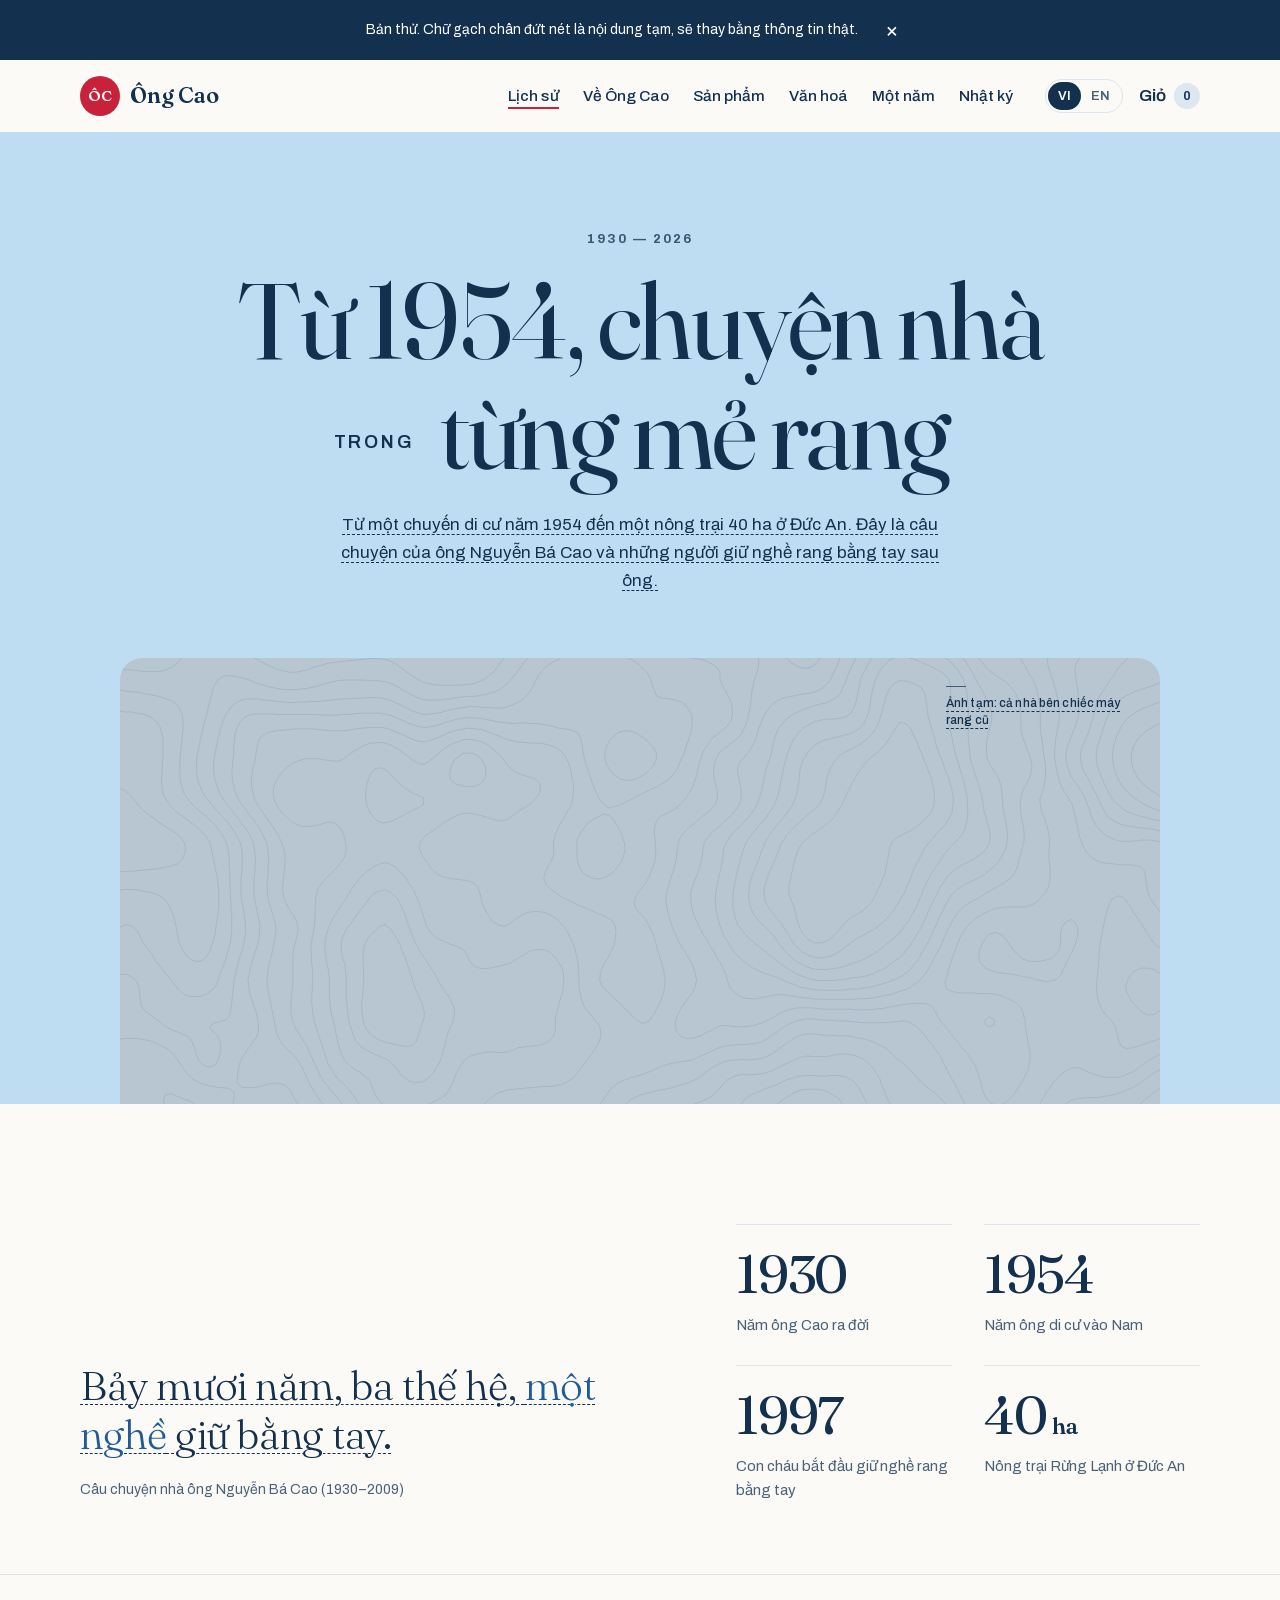
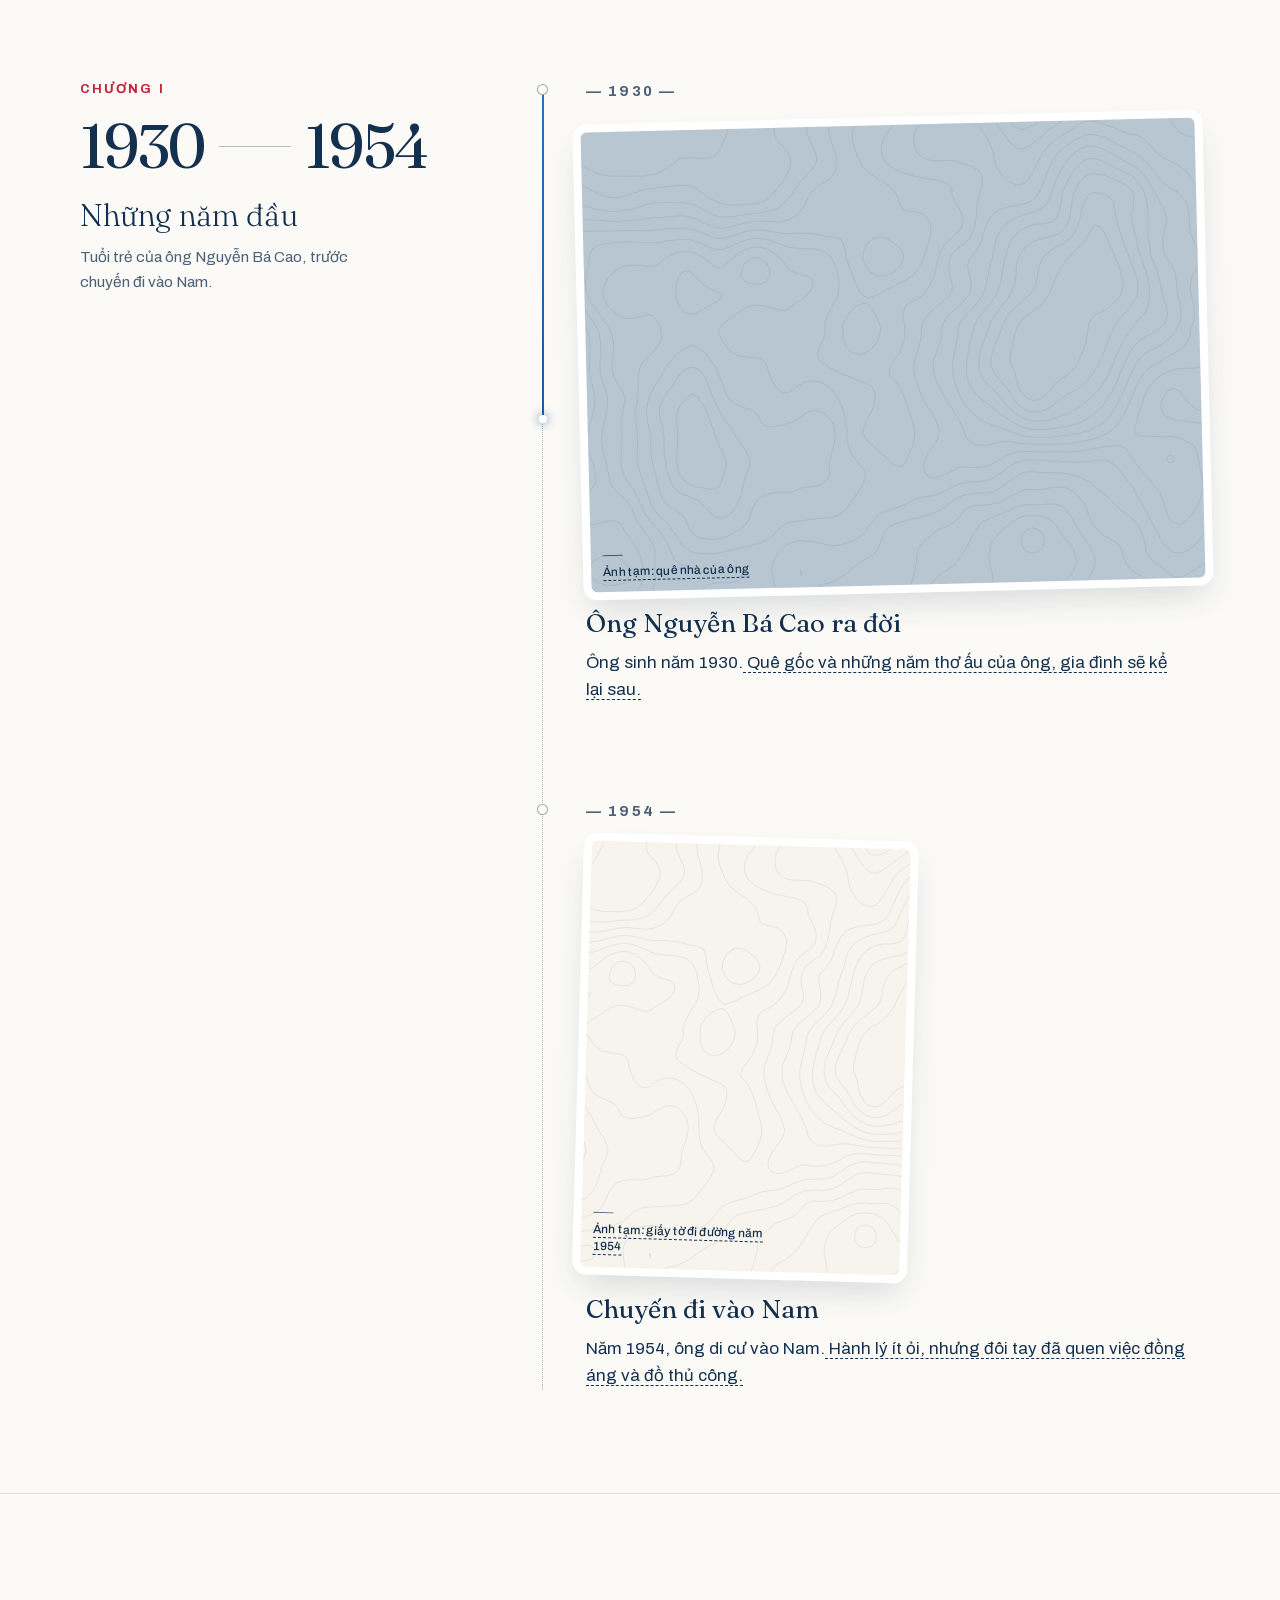
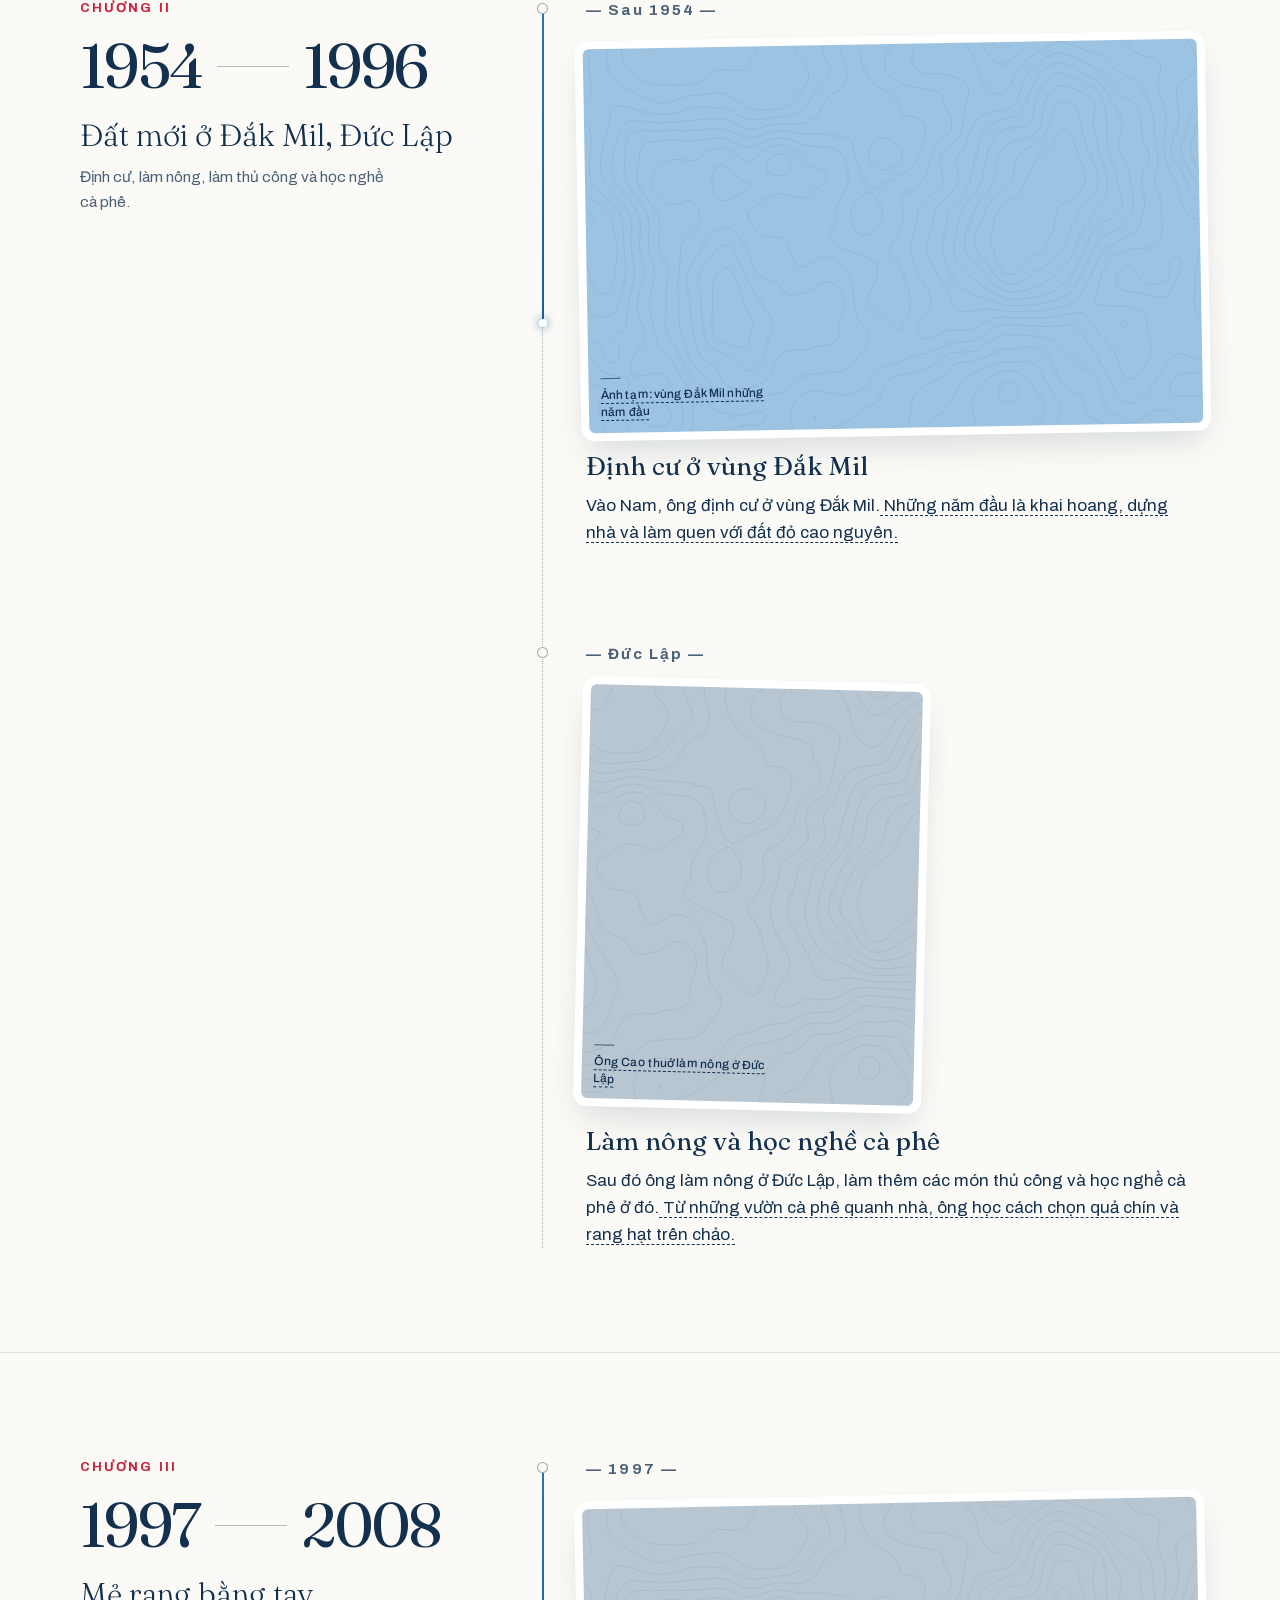
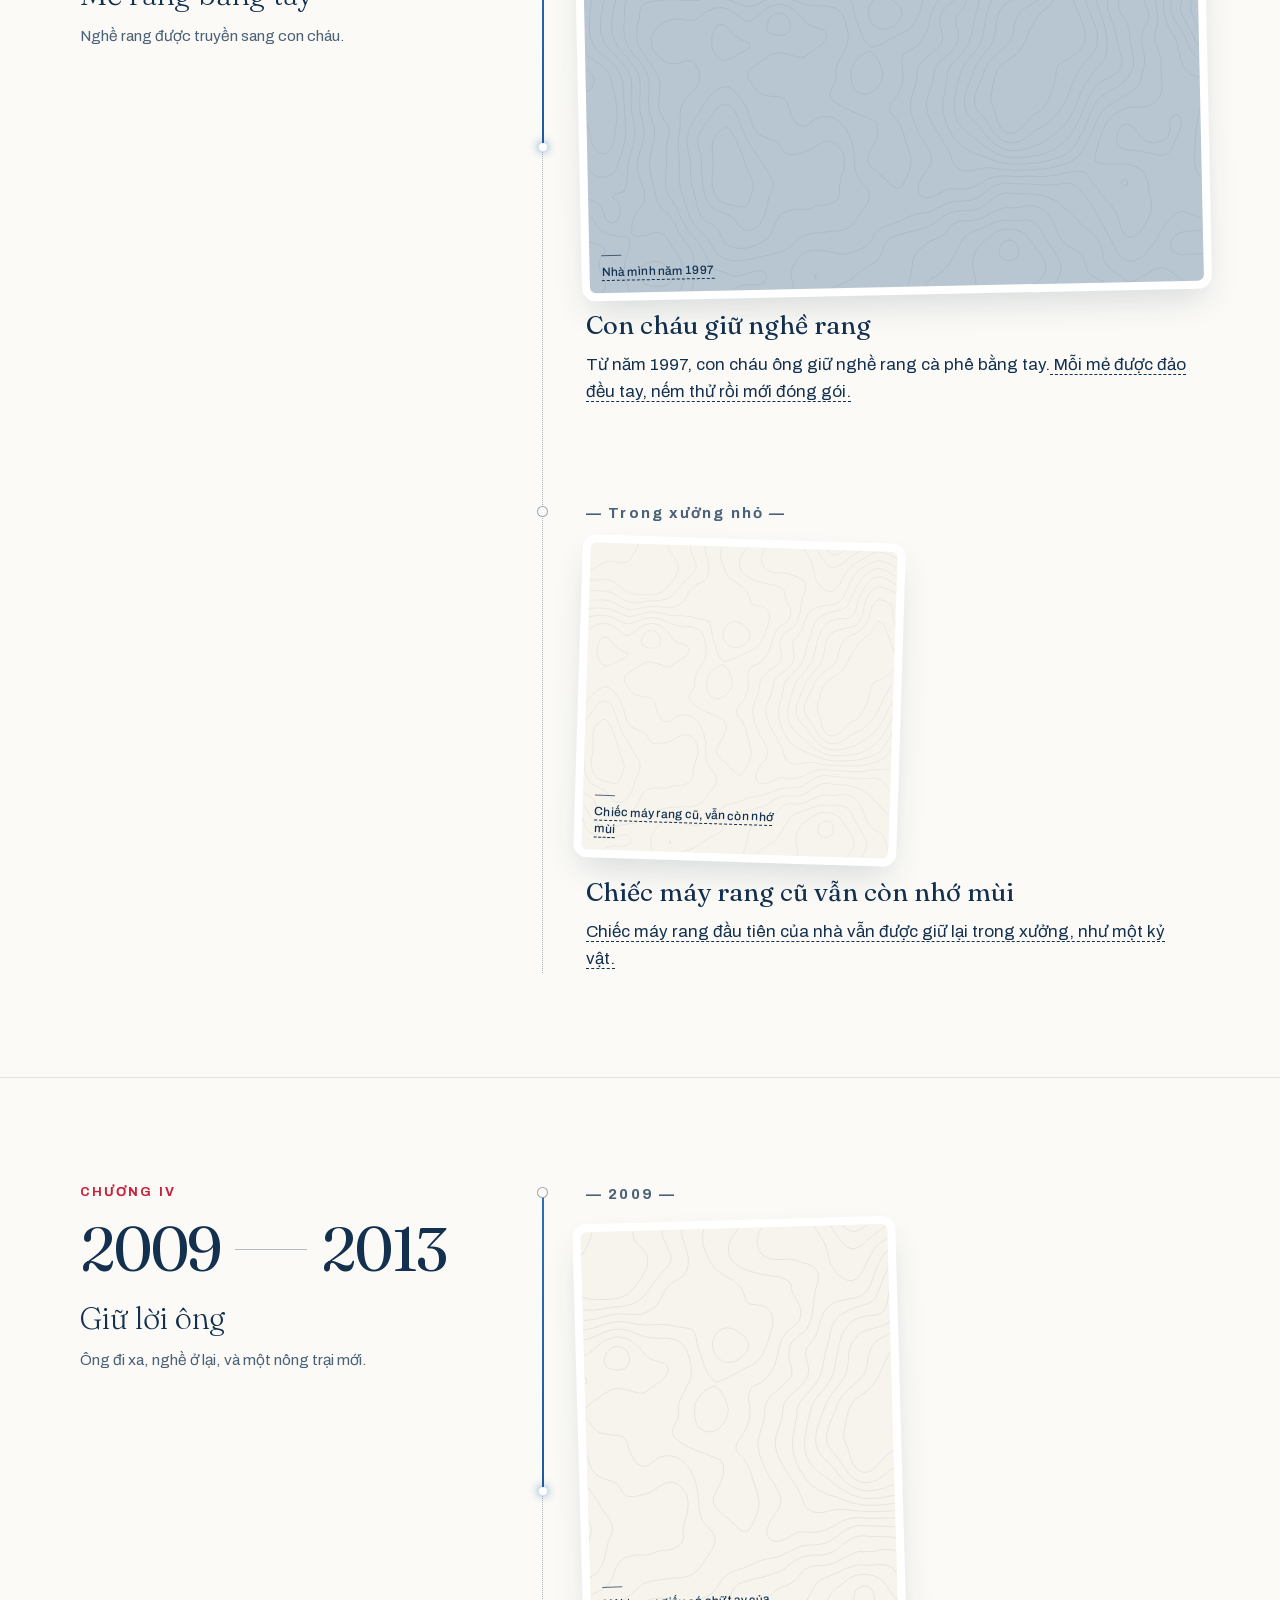
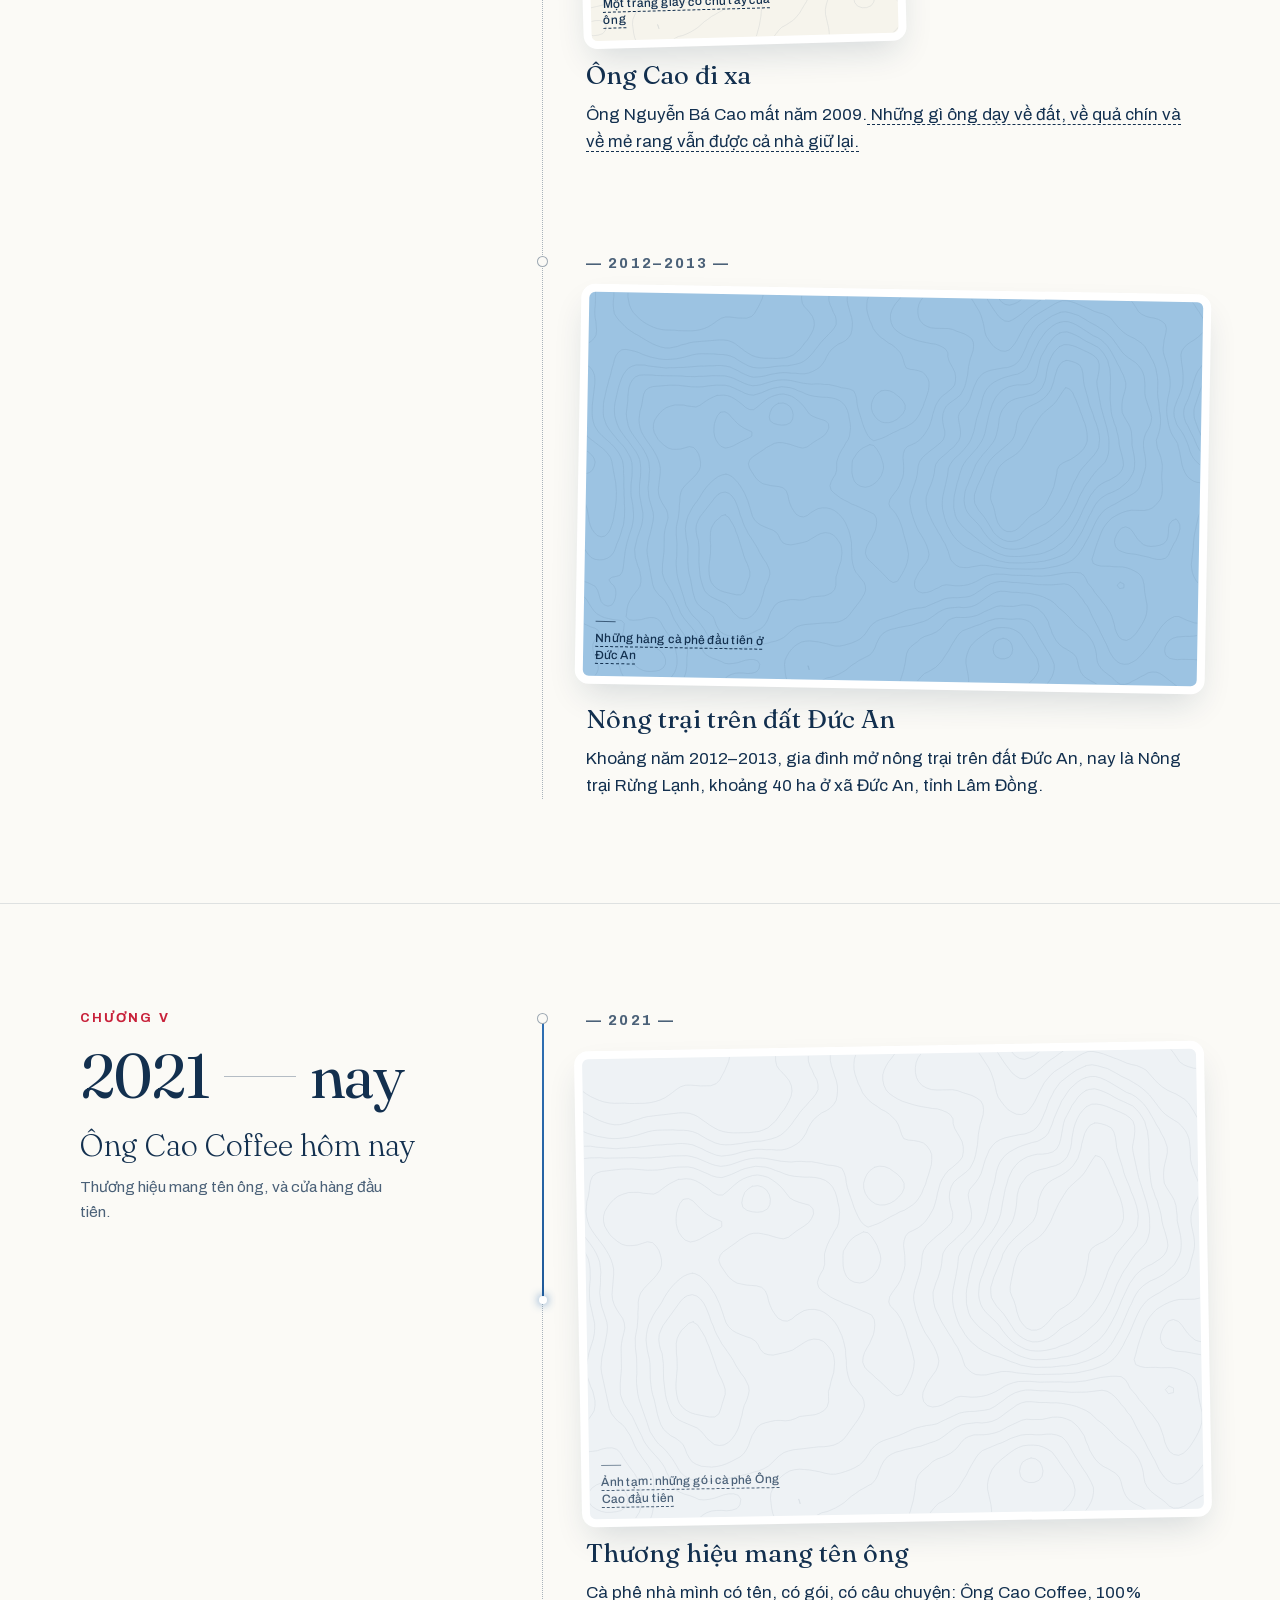
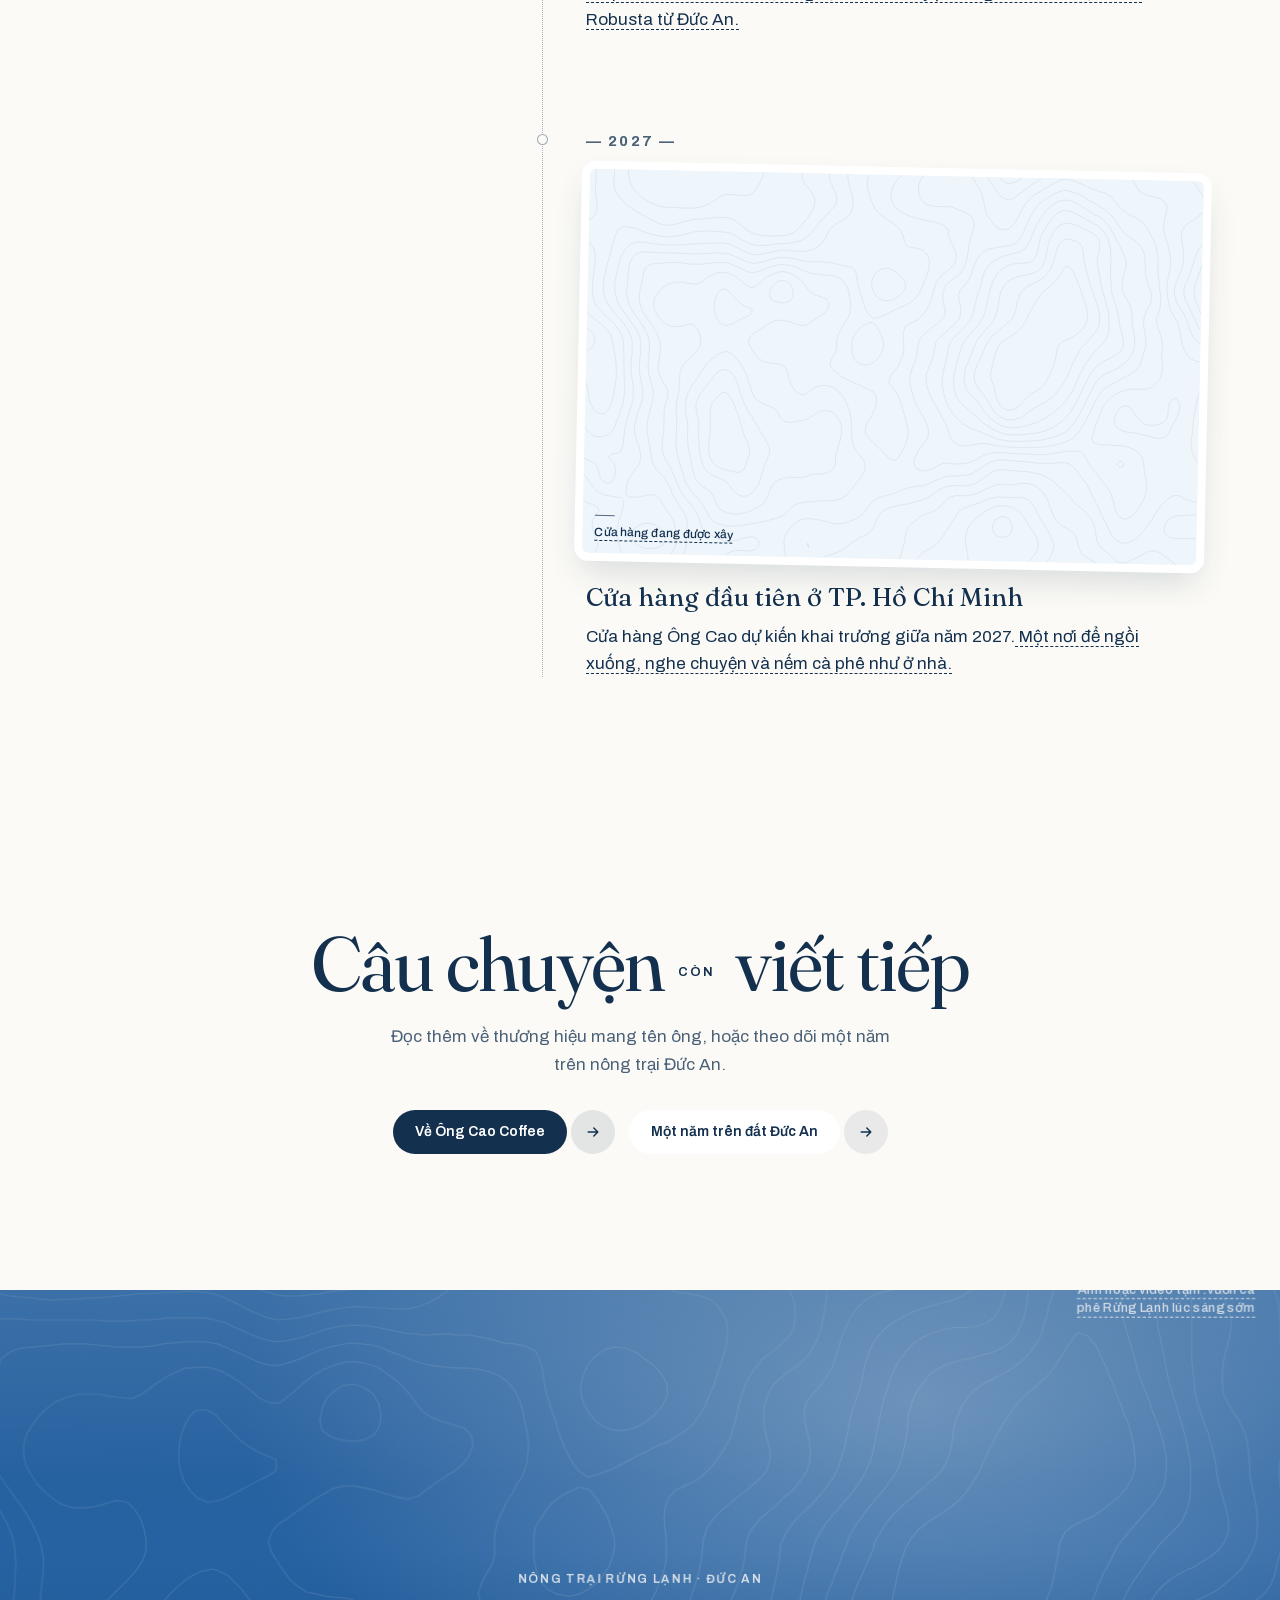
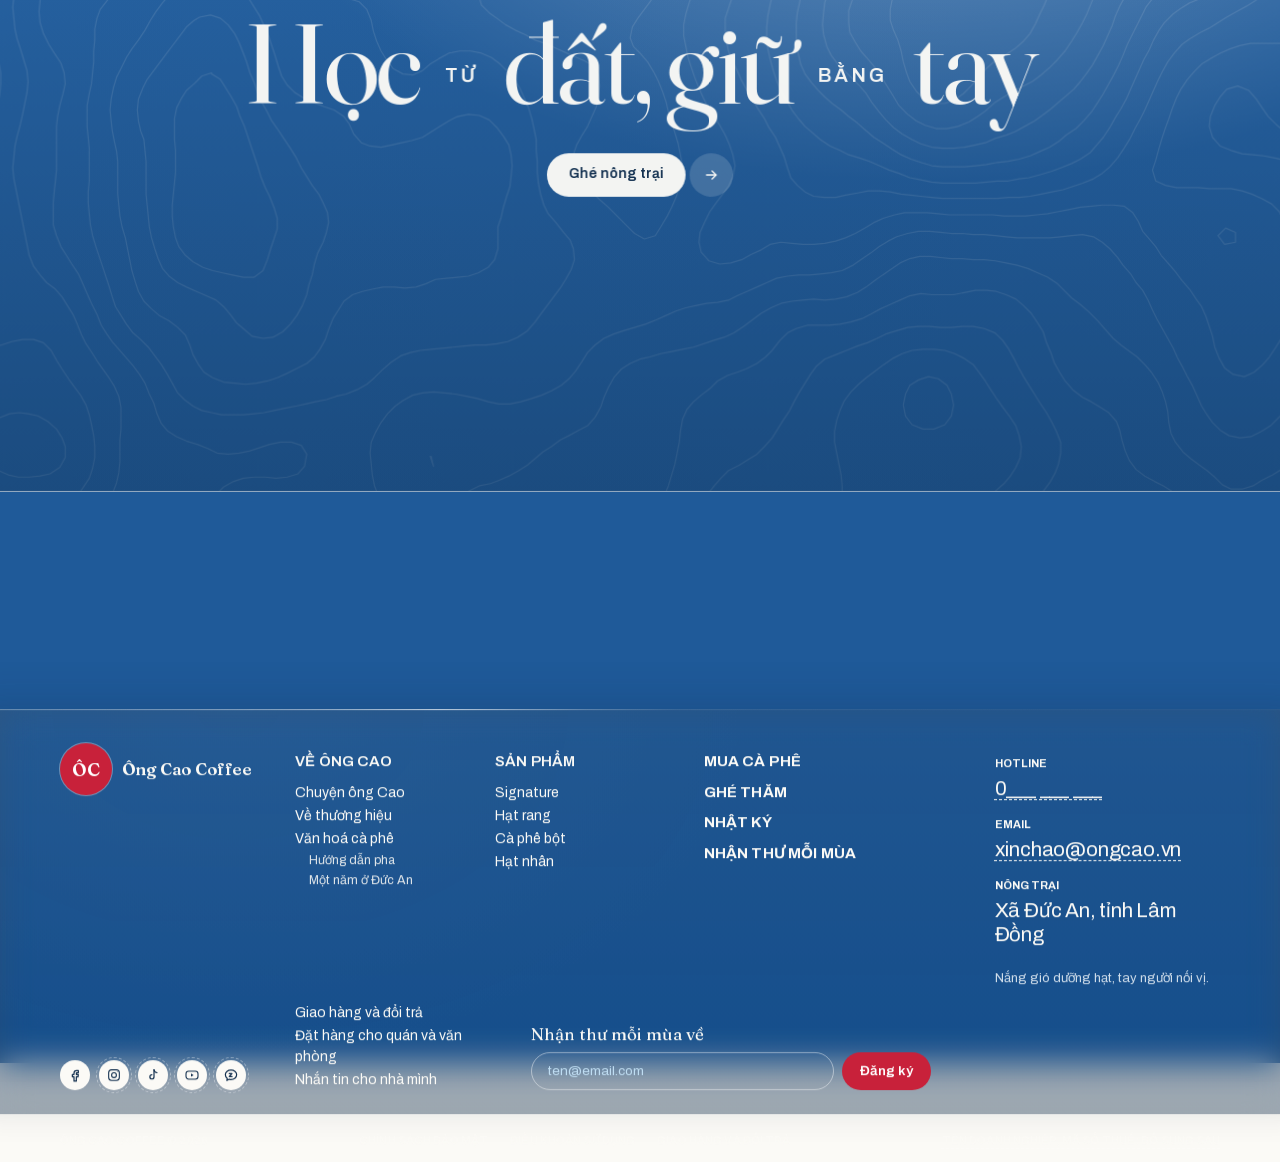
==== commit 7bf3e01d: "Bản 10kweb: sửa theo bảng tiêu chí $10K Checklist - Màu tiết chế: mực xanh, đỏ con dấu, nền giấy, sư" ====
--- a/lich-su.html
+++ b/lich-su.html
@@ -7,11 +7,28 @@
 <meta name="robots" content="noindex, nofollow">
 <title>Lịch sử | Ông Cao Coffee</title>
 <meta name="description" content="Từ 1954, chuyện nhà trong từng mẻ rang: câu chuyện của ông Nguyễn Bá Cao và nghề rang cà phê bằng tay của gia đình.">
-<link rel="preconnect" href="https://fonts.googleapis.com">
-<link rel="preconnect" href="https://fonts.gstatic.com" crossorigin>
-<link href="https://fonts.googleapis.com/css2?family=Archivo:wdth,wght@62..125,100..900&family=Dancing+Script:wght@500..700&family=Fraunces:opsz,wght@9..144,300..700&display=swap" rel="stylesheet">
-<link rel="stylesheet" href="assets/styles.css?v=91">
-<link rel="stylesheet" href="assets/pages.css?v=7">
+<link rel="canonical" href="https://khaipn2712.github.io/ong-cao-coffee/lich-su.html">
+<link rel="icon" href="assets/img/favicon.svg" type="image/svg+xml">
+<link rel="apple-touch-icon" href="assets/img/apple-touch-icon.png">
+<meta name="theme-color" content="#FBFAF6">
+<meta property="og:type" content="website">
+<meta property="og:site_name" content="Ông Cao Coffee">
+<meta property="og:locale" content="vi_VN">
+<meta property="og:locale:alternate" content="en_US">
+<meta property="og:title" content="Lịch sử | Ông Cao Coffee">
+<meta property="og:description" content="Từ 1954, chuyện nhà trong từng mẻ rang: câu chuyện của ông Nguyễn Bá Cao và nghề rang cà phê bằng tay của gia đình.">
+<meta property="og:url" content="https://khaipn2712.github.io/ong-cao-coffee/lich-su.html">
+<meta property="og:image" content="https://khaipn2712.github.io/ong-cao-coffee/assets/img/og.png">
+<meta property="og:image:width" content="1200">
+<meta property="og:image:height" content="630">
+<meta property="og:image:alt" content="Ông Cao Coffee, cà phê Robusta rang tay từ 1997 ở Đức An">
+<meta name="twitter:card" content="summary_large_image">
+<link rel="preload" href="assets/fonts/fraunces-latin.woff2" as="font" type="font/woff2" crossorigin>
+<link rel="preload" href="assets/fonts/fraunces-vietnamese.woff2" as="font" type="font/woff2" crossorigin>
+<link rel="preload" href="assets/fonts/archivo-latin.woff2" as="font" type="font/woff2" crossorigin>
+<link rel="preload" href="assets/fonts/archivo-vietnamese.woff2" as="font" type="font/woff2" crossorigin>
+<link rel="stylesheet" href="assets/styles.css?v=100">
+<link rel="stylesheet" href="assets/pages.css?v=100">
 <script>
   document.documentElement.classList.add('js');
   try { var l = localStorage.getItem('ongcao-lang'); if (l === 'en' || l === 'vi') document.documentElement.lang = l; } catch (e) {}
@@ -73,7 +90,7 @@
     <p class="phero__lead tam"><span lang="vi">Từ một chuyến di cư năm 1954 đến một nông trại 40 ha ở Đức An. Đây là câu chuyện của ông Nguyễn Bá Cao và những người giữ nghề rang bằng tay sau ông.</span><span lang="en">From a migration in 1954 to a 40 ha farm in Đức An. This is the story of Nguyễn Bá Cao and those who kept roasting by hand after him.</span></p>
   </div>
   <div class="wrap">
-    <figure class="hist-cover rv-img"><div class="ph ph--sepia" data-py="40"><span class="ph__label tam"><span lang="vi">Ảnh tạm: cả nhà bên chiếc máy rang cũ</span><span lang="en">Placeholder: the family beside the old roaster</span></span></div></figure>
+    <figure class="hist-cover rv-img"><div class="ph ph--sepia"><span class="ph__label tam"><span lang="vi">Ảnh tạm: cả nhà bên chiếc máy rang cũ</span><span lang="en">Placeholder: the family beside the old roaster</span></span></div></figure>
   </div>
 </section>
 
@@ -301,15 +318,15 @@
 
       <ul class="social" aria-label="Mạng xã hội">
         <li><a href="https://facebook.com/OngCaoCoffee" class="social__a" aria-label="Facebook" target="_blank" rel="noopener"><svg viewBox="0 0 24 24" aria-hidden="true"><path d="M14.5 8.5h2.5V5h-2.5C12 5 10.5 6.6 10.5 9v2H8v3.5h2.5V21H14v-6.5h2.6l.4-3.5h-3V9.4c0-.6.2-.9.5-.9z"/></svg></a></li>
-        <li><a href="#" class="social__a tam" aria-label="Instagram"><svg viewBox="0 0 24 24" aria-hidden="true"><rect x="4" y="4" width="16" height="16" rx="4.5"/><circle cx="12" cy="12" r="3.6"/><circle cx="16.9" cy="7.1" r=".6" class="fill"/></svg></a></li>
-        <li><a href="#" class="social__a tam" aria-label="TikTok"><svg viewBox="0 0 24 24" aria-hidden="true"><path d="M13.5 4v10.6a3.1 3.1 0 1 1-3.1-3.1"/><path d="M13.5 4c.4 2.4 2 4 4.5 4.3"/></svg></a></li>
-        <li><a href="#" class="social__a tam" aria-label="YouTube"><svg viewBox="0 0 24 24" aria-hidden="true"><rect x="3" y="6" width="18" height="12" rx="4"/><path d="M10.5 9.5v5l4-2.5z" class="fill"/></svg></a></li>
-        <li><a href="#" class="social__a tam" aria-label="Zalo"><svg viewBox="0 0 24 24" aria-hidden="true"><path d="M12 4.5c-4.7 0-8.5 3.1-8.5 7 0 2.1 1.1 4 2.9 5.3L5.8 20l3.6-1.8c.8.2 1.7.3 2.6.3 4.7 0 8.5-3.1 8.5-7s-3.8-7-8.5-7z"/><path d="M9.3 9.5h4.2l-4.2 4.6h4.4"/></svg></a></li>
+        <li><a aria-disabled="true" class="social__a tam" aria-label="Instagram"><svg viewBox="0 0 24 24" aria-hidden="true"><rect x="4" y="4" width="16" height="16" rx="4.5"/><circle cx="12" cy="12" r="3.6"/><circle cx="16.9" cy="7.1" r=".6" class="fill"/></svg></a></li>
+        <li><a aria-disabled="true" class="social__a tam" aria-label="TikTok"><svg viewBox="0 0 24 24" aria-hidden="true"><path d="M13.5 4v10.6a3.1 3.1 0 1 1-3.1-3.1"/><path d="M13.5 4c.4 2.4 2 4 4.5 4.3"/></svg></a></li>
+        <li><a aria-disabled="true" class="social__a tam" aria-label="YouTube"><svg viewBox="0 0 24 24" aria-hidden="true"><rect x="3" y="6" width="18" height="12" rx="4"/><path d="M10.5 9.5v5l4-2.5z" class="fill"/></svg></a></li>
+        <li><a aria-disabled="true" class="social__a tam" aria-label="Zalo"><svg viewBox="0 0 24 24" aria-hidden="true"><path d="M12 4.5c-4.7 0-8.5 3.1-8.5 7 0 2.1 1.1 4 2.9 5.3L5.8 20l3.6-1.8c.8.2 1.7.3 2.6.3 4.7 0 8.5-3.1 8.5-7s-3.8-7-8.5-7z"/><path d="M9.3 9.5h4.2l-4.2 4.6h4.4"/></svg></a></li>
       </ul>
 
       <div class="fcol fcol--d">
-        <a href="#"><span lang="vi">Giao hàng và đổi trả</span><span lang="en">Shipping and returns</span></a>
-        <a href="#" class="tam"><span lang="vi">Đặt hàng cho quán và văn phòng</span><span lang="en">Orders for cafés and offices</span></a>
+        <a aria-disabled="true"><span lang="vi">Giao hàng và đổi trả</span><span lang="en">Shipping and returns</span></a>
+        <a aria-disabled="true" class="tam"><span lang="vi">Đặt hàng cho quán và văn phòng</span><span lang="en">Orders for cafés and offices</span></a>
         <a href="https://facebook.com/OngCaoCoffee" target="_blank" rel="noopener"><span lang="vi">Nhắn tin cho nhà mình</span><span lang="en">Message the family</span></a>
       </div>
 
@@ -332,9 +349,9 @@
     <div class="footer__bar">
       <span>Ông Cao Coffee © 2026</span>
       <span class="footer__bar-links">
-        <a href="#"><span lang="vi">Chính sách bảo mật</span><span lang="en">Privacy policy</span></a>
-        <a href="#"><span lang="vi">Điều khoản sử dụng</span><span lang="en">Terms of use</span></a>
-        <a href="#"><span lang="vi">Giao hàng và đổi trả</span><span lang="en">Shipping and returns</span></a>
+        <a aria-disabled="true"><span lang="vi">Chính sách bảo mật</span><span lang="en">Privacy policy</span></a>
+        <a aria-disabled="true"><span lang="vi">Điều khoản sử dụng</span><span lang="en">Terms of use</span></a>
+        <a aria-disabled="true"><span lang="vi">Giao hàng và đổi trả</span><span lang="en">Shipping and returns</span></a>
       </span>
       <span class="tam"><span lang="vi">Tên doanh nghiệp, mã số thuế: bổ sung sau</span><span lang="en">Company name, tax ID: to be added</span></span>
     </div>
@@ -343,7 +360,7 @@
 
 <div class="toast" id="toast" role="status" aria-live="polite"></div>
 
-<script src="assets/main.js?v=90"></script>
-<script src="assets/pages.js?v=3"></script>
+<script src="assets/main.js?v=100"></script>
+<script src="assets/pages.js?v=100"></script>
 </body>
 </html>
--- a/assets/styles.css
+++ b/assets/styles.css
@@ -1,52 +1,53 @@
 /* =====================================================================
-   HỆ MÀU ÔNG CAO
-   Học cách Delta tổ chức màu: mỗi họ màu có một thang 50 → 900; mỗi section ghép nền và chữ
-   từ cùng một họ; mỗi dòng sản phẩm mang một họ màu riêng. Không dùng tông nâu.
-     Trời (sky)     xanh trời cao nguyên → mực xanh đậm (chữ chính)
-     Lá (leaf)      vườn cà phê, nông trại
-     Anh đào (cherry) quả chín, màu thương hiệu, Signature
-     Nắng (sun)     sân phơi, mẻ rang, Rang mộc
-     Mật ong (honey) bột pha phin, ánh nắng sớm
-     Lá non (lime)  màu nhấn "đang diễn ra", đường hành trình
+   ÔNG CAO · HỆ THIẾT KẾ (bản 10kweb)
+   Hướng: "sổ tay của nhà": mực xanh đậm, con dấu đỏ, nền giấy và đường đồng mức
+   của đất Rừng Lạnh. Màu tiết chế, bốn vai trò:
+     Mực (sky)      xanh mực cho chữ và nền tối; các sắc nhạt làm nền sương
+     Dấu (cherry)   đỏ con dấu: logo, nút mua, điểm "hôm nay". Dùng ít, chỉ để nhấn
+     Giấy (paper)   nền chính, trắng kem
+     Sương (mist)   nền phụ, xanh rất nhạt
+   Màu của từng dòng sản phẩm chỉ nằm trên bao bì, không phủ nền thẻ.
+   Chữ: Fraunces cho tiêu đề, Archivo cho chữ thường và nhãn. Font tự lưu trong
+   assets/fonts, chỉ giữ bộ ký tự Latin và tiếng Việt.
    ===================================================================== */
+@font-face { font-family: "Fraunces"; font-style: normal; font-weight: 300 600; font-display: swap;
+  src: url("fonts/fraunces-latin.woff2") format("woff2"); unicode-range: U+0000-00FF, U+0131, U+0152-0153, U+02BB-02BC, U+02C6, U+02DA, U+02DC, U+0304, U+0308, U+0329, U+2000-206F, U+20AC, U+2122, U+2191, U+2193, U+2212, U+2215, U+FEFF, U+FFFD; }
+@font-face { font-family: "Fraunces"; font-style: normal; font-weight: 300 600; font-display: swap;
+  src: url("fonts/fraunces-vietnamese.woff2") format("woff2"); unicode-range: U+0102-0103, U+0110-0111, U+0128-0129, U+0168-0169, U+01A0-01A1, U+01AF-01B0, U+0300-0301, U+0303-0304, U+0308-0309, U+0323, U+0329, U+1EA0-1EF9, U+20AB; }
+@font-face { font-family: "Archivo"; font-style: normal; font-weight: 400 700; font-display: swap;
+  src: url("fonts/archivo-latin.woff2") format("woff2"); unicode-range: U+0000-00FF, U+0131, U+0152-0153, U+02BB-02BC, U+02C6, U+02DA, U+02DC, U+0304, U+0308, U+0329, U+2000-206F, U+20AC, U+2122, U+2191, U+2193, U+2212, U+2215, U+FEFF, U+FFFD; }
+@font-face { font-family: "Archivo"; font-style: normal; font-weight: 400 700; font-display: swap;
+  src: url("fonts/archivo-vietnamese.woff2") format("woff2"); unicode-range: U+0102-0103, U+0110-0111, U+0128-0129, U+0168-0169, U+01A0-01A1, U+01AF-01B0, U+0300-0301, U+0303-0304, U+0308-0309, U+0323, U+0329, U+1EA0-1EF9, U+20AB; }
+
 :root {
   color-scheme: light;
 
+  /* Mực */
   --sky-50: #EEF5FB; --sky-100: #DCEBF7; --sky-200: #BFDDF2; --sky-300: #9CC3E2; --sky-400: #5E97CF;
-  --sky-500: #2F6FB3; --sky-600: #1F5A99; --sky-700: #1A4880; --sky-800: #163A66; --sky-900: #13304F;
-  --leaf-50: #F1F8EC; --leaf-100: #DDEFD3; --leaf-200: #C3E3B3; --leaf-300: #9DBF8C; --leaf-400: #6E9E5E;
-  --leaf-500: #4F8A47; --leaf-600: #3F7A3A; --leaf-700: #2F5E36; --leaf-800: #2F4A2A; --leaf-900: #1E3A24; --leaf-950: #1C3424;
+  --sky-500: #2F6FB3; --sky-600: #1F5A99; --sky-700: #1A4880; --sky-800: #163A66; --sky-900: #13304F; --sky-950: #0C2138;
+  /* Dấu */
   --cherry-50: #FDF0F2; --cherry-100: #F7DDE0; --cherry-200: #F2BFC6; --cherry-300: #FF9AA5; --cherry-400: #DD5568;
   --cherry-500: #C8213A; --cherry-600: #A51A2F; --cherry-700: #8E1426; --cherry-800: #6E0F1D; --cherry-900: #4A0A14;
-  --sun-50: #FEF4EC; --sun-100: #FAE3D2; --sun-200: #FFCFAE; --sun-300: #FFB37A; --sun-400: #F29552;
-  --sun-500: #E0782F; --sun-600: #BC5218; --sun-700: #9E4413; --sun-800: #7A340F;
-  --honey-50: #FDF8E8; --honey-100: #F8EDCB; --honey-200: #F2D27A; --honey-300: #EBC659; --honey-400: #DDB240;
-  --honey-500: #C9A43A; --honey-600: #8C701A; --honey-700: #806614; --honey-800: #5A470E;
-  --lime-100: #E6FAD2; --lime-200: #CFF5A8; --mint-200: #B8F0D8;
-  --slate-500: #4E6A86; --slate-600: #4B6178; --slate-400: #7F93A8;
-
-  /* Nền trung tính */
-  --blossom: #FBFAF6;   /* nền chính, trắng kem */
-  --paper: #F6F4EC;     /* nền giấy, ấm hơn một chút */
-  --mist: var(--sky-50); /* nền sương, mát hơn một chút */
-
-  /* Tên cũ giữ lại làm bí danh để không vỡ chỗ nào */
+  /* Giấy */
+  --paper-50: #FBFAF6; --paper-100: #F6F4EC; --paper-200: #EDEADF; --paper-300: #DDD9CB;
+  /* Chữ phụ (xám ngả mực) */
+  --slate-400: #7F93A8; --slate-500: #4E6A86; --slate-600: #4B6178;
+
+  /* Vai trò */
+  --blossom: var(--paper-50);   /* nền chính */
+  --paper: var(--paper-100);    /* nền giấy, ấm hơn một chút */
+  --mist: var(--sky-50);        /* nền sương, mát hơn một chút */
+  --ink: var(--sky-900);
+  --muted: var(--slate-600);
+  --line-soft: #DCE7F0;
+
+  /* Tên cũ giữ làm bí danh */
   --sky: var(--sky-200);
   --sky-deep: var(--sky-500);
   --ocean: var(--sky-600);
-  --ink: var(--sky-900);
-  --leaf-soft: var(--leaf-100);
   --on-blue-soft: #F0F6FB;
   --cherry: var(--cherry-500);
   --cherry-dark: var(--cherry-600);
-  --muted: var(--slate-600);
-  --line-soft: #DCE7F0;
-
-  /* Mỗi dòng sản phẩm một họ màu */
-  --c-signature: var(--cherry-500);
-  --c-roasted: var(--sun-500);
-  --c-ground: var(--honey-200);
-  --c-green: var(--leaf-600);
 
   --serif: "Fraunces", Georgia, "Times New Roman", serif;
   --sans: "Archivo", system-ui, -apple-system, "Segoe UI", sans-serif;
@@ -105,34 +106,37 @@
 .btn:active { transform: scale(.97); }
 .btn--buy { background: var(--cherry); color: #fff; }
 .btn--buy:hover { background: var(--cherry-dark); }
-.btn--roast { background: var(--sky-deep); color: #fff; }
-.btn--roast:hover { background: var(--ocean); }
-.btn--light { background: var(--blossom); color: var(--ink); }
-.btn--light:hover { background: #fff; }
 
 .link {
   font-weight: 600; text-decoration: underline; text-decoration-thickness: 2px;
   text-underline-offset: 5px; text-decoration-color: var(--sky-deep);
 }
 .link:hover { text-decoration-color: var(--cherry); }
-.link--light { color: var(--blossom); text-decoration-color: var(--sky); }
-
-/* Ảnh tạm */
+
+/* Khung ảnh chờ: mọi ảnh chưa chụp dùng chung một cách trình bày.
+   Nền một sắc mực, đường đồng mức mờ của đất Rừng Lạnh, chú thích nhỏ như ghi chú trong sổ.
+   Khi có ảnh thật: thay cả khối .ph bằng <img> cùng tỉ lệ (xem danh-sach-anh.md). */
 .ph {
   position: relative; overflow: hidden; border-radius: 6px;
   display: flex; align-items: flex-end; padding: 12px;
-  background-color: var(--sky-100);
-  background-image: repeating-linear-gradient(135deg, transparent 0 14px, rgba(19, 48, 79, .05) 14px 15px);
-}
-.ph__label { font-size: 13px; line-height: 1.35; font-weight: 500; max-width: 22ch; }
+  background-color: var(--sky-100); color: var(--ink);
+}
+.ph::before {
+  content: ""; position: absolute; inset: 0; pointer-events: none;
+  background: currentColor; opacity: .14;
+  -webkit-mask: url("img/contour.svg") center / cover no-repeat;
+  mask: url("img/contour.svg") center / cover no-repeat;
+}
+.ph__label { position: relative; z-index: 1; font-size: 12px; line-height: 1.4; font-weight: 500; letter-spacing: .01em; max-width: 26ch; }
+.ph__label::before { content: ""; display: block; width: 20px; height: 1px; margin-bottom: 8px; background: currentColor; opacity: .7; }
+.hero__media .ph__label::before, .journey__layer .ph__label::before, .footer__bg .ph__label::before, .ycard__bg .ph__label::before { margin-left: auto; }
 /* Ảnh tư liệu cũ: tông xanh xám thay cho sepia nâu */
 .ph--sepia { background-color: #B8C6D2; color: var(--ink); }
-.ph--leaf { background-color: var(--leaf-300); color: var(--leaf-900); }
-.ph--dark { background-color: var(--sky-500); color: #FFFFFF; }
+.ph--leaf { background-color: var(--sky-300); color: var(--sky-900); }
+
 .ph--warm { background-color: var(--sky-50); color: var(--ink); }
-.ph--paper { background-color: var(--honey-50); color: var(--ink); }
+.ph--paper { background-color: var(--paper-100); color: var(--ink); }
 .ph--card { background-color: #EEF2F5; color: var(--muted); }
-.ph--shop { background-color: var(--sky-300); color: var(--ink); min-height: 340px; }
 
 /* 0. Header */
 .site-header {
@@ -170,6 +174,8 @@
 
 /* 1. Hero: 3 cảnh, ảnh nền phóng sẵn rồi lùi chậm */
 .ph[style*="--ph"] { background-color: var(--ph); color: var(--blossom); }
+/* Nền ảnh chờ sáng thì chú thích dùng màu mực để đủ tương phản */
+.ph:is([style*="--sky-100"], [style*="--sky-200"], [style*="--sky-300"], [style*="--sky-400"], [style*="--slate-400"], [style*="--paper-"]) { color: var(--ink); }
 
 .hero {
   position: relative; overflow: hidden; isolation: isolate;
@@ -182,20 +188,28 @@
 .hero__bg, .hero__shade { inset: -2px; }
 .pstrip { margin-top: -1px; }
 .hero__bg { z-index: -2; }
-.hero__slide { opacity: 0; transform: translateY(-28px); transition: opacity 1.1s var(--ease-out), transform 1.4s var(--ease-out); }
-.hero__slide.is-active { opacity: 1; transform: none; }
-.hero__stage { opacity: 0; transform: scale(1.04); transition: opacity 1.4s cubic-bezier(.45, 0, .55, 1), transform 2.4s cubic-bezier(.22, 1, .36, 1); }
-.hero__stage.is-on { opacity: 1; transform: none; }
+.hero__slide { opacity: 0; transition: opacity 1s ease; }
+.hero__slide.is-active { opacity: 1; }
+.hero__stage { opacity: 0; transition: opacity 1.2s ease; }
+.hero__stage.is-on { opacity: 1; }
 .hero__media {
   position: absolute; inset: 0; border-radius: 0;
   align-items: flex-start; justify-content: flex-end; padding: 96px calc(var(--gutter) + 6%) 0 0;
-  transform: scale(1.08);
 }
 .hero__media .ph__label { opacity: .85; text-align: right; }
 /* Ken Burns: ảnh lùi chậm trong suốt thời gian của cảnh */
-.hero__slide.is-active .hero__media { animation: kenburns var(--slide-dur, 7s) linear forwards; }
-@keyframes kenburns { from { transform: scale(1.08); } to { transform: scale(1); } }
-.hero.is-paused .hero__media { animation-play-state: paused; }
+
+/* Con dấu "Rang tay từ 1997": dấu đỏ đóng tĩnh ở góc trên, cùng họ với logo */
+.hero__seal {
+  position: absolute; z-index: 1; top: clamp(24px, 5svh, 52px);
+  left: max(var(--gutter), calc((100% - var(--wrap)) / 2 + var(--gutter)));
+  width: clamp(92px, 8vw, 120px); rotate: -8deg; color: var(--blossom); pointer-events: none;
+}
+.hero__seal svg { display: block; width: 100%; height: auto; overflow: visible; }
+.hero__seal .seal__disc { fill: var(--cherry); }
+.hero__seal .seal__in { fill: none; stroke: rgba(255, 255, 255, .5); stroke-width: .8; }
+.seal__ring { font-family: var(--sans); font-size: 8.4px; font-weight: 600; letter-spacing: .1em; fill: currentColor; }
+.seal__mark { font-family: var(--serif); font-size: 27px; font-weight: 500; fill: currentColor; }
 /* Lớp tối ở góc trái dưới để chữ luôn đọc rõ */
 .hero__shade { z-index: -1; background:
   linear-gradient(90deg, rgba(12, 34, 60, .72) 0%, rgba(12, 34, 60, .35) 45%, rgba(12, 34, 60, 0) 70%),
@@ -235,12 +249,7 @@
   width: var(--pill-w, 0px); transform: translateX(var(--pill-x, 0px));
   transition: transform .42s cubic-bezier(.65, 0, .35, 1), width .42s cubic-bezier(.65, 0, .35, 1);
 }
-.hero__stages .hero__stages-pill.is-blink { animation: pill-blink .42s ease-in-out; }
-@keyframes pill-blink {
-  0% { scale: 1; opacity: 1; }
-  50% { scale: .86 .74; opacity: .55; }
-  100% { scale: 1; opacity: 1; }
-}
+
 /* Mô tả theo giai đoạn: các đoạn chồng lên nhau, đoạn đang hiện mờ dần vào, giữ chiều cao ổn định */
 .hero__lead--stages { display: grid; }
 .hero__lead-item { grid-area: 1 / 1; opacity: 0; transform: translateY(6px); transition: opacity .35s ease, transform .5s var(--ease-out); }
@@ -289,10 +298,8 @@
 }
 .glass__cell {
   position: relative; overflow: hidden; border-radius: 18px; color: #fff; text-decoration: none;
-  opacity: 0; transform: translateY(14px) scale(.98);
-  transition: opacity .7s ease, transform .9s var(--ease-out), background-color .3s;
-}
-.glass.is-in .glass__cell { opacity: 1; transform: none; }
+  transition: background-color .3s;
+}
 
 /* ---------- Kính kiểu Liquid Glass ---------- */
 /*
@@ -351,26 +358,7 @@
   filter: blur(.15px);
 }
 /* Tán sắc cầu vồng siêu mảnh ở mép ngoài, quanh vùng đón sáng */
-.lg-rim::after {
-  content: ""; position: absolute; inset: 0; border-radius: inherit; padding: .75px;
-  background: conic-gradient(from calc(var(--la) - var(--arc) * 1.1),
-    rgba(255, 110, 110, 0) 0deg,
-    rgba(255, 120, 100, .7) calc(var(--arc) * .35),
-    rgba(255, 220, 120, .6) calc(var(--arc) * .7),
-    rgba(150, 255, 210, .55) calc(var(--arc) * 1.1),
-    rgba(120, 190, 255, .7) calc(var(--arc) * 1.5),
-    rgba(200, 140, 255, .55) calc(var(--arc) * 1.85),
-    rgba(200, 140, 255, 0) calc(var(--arc) * 2.2),
-    rgba(200, 140, 255, 0) 360deg);
-  -webkit-mask: linear-gradient(#000 0 0) content-box, linear-gradient(#000 0 0);
-  -webkit-mask-composite: xor;
-  mask: linear-gradient(#000 0 0) content-box exclude, linear-gradient(#000 0 0);
-  mix-blend-mode: screen; opacity: calc(var(--lgw) * .85);
-}
-.glass.is-in .glass__cell { opacity: 1; transform: none; }
-.glass.is-in .glass__cell:nth-child(2) { transition-delay: .08s; }
-.glass.is-in .glass__cell:nth-child(3) { transition-delay: .16s; }
-.glass.is-in .glass__cell:nth-child(4) { transition-delay: .24s; }
+
 a.glass__cell:hover, .glass__face:hover { background-color: rgba(251, 250, 246, .1); }
 
 .glass__bar { grid-column: 1; grid-row: 1; display: flex; align-items: center; justify-content: space-between; padding: 0 16px; font-weight: 600; }
@@ -406,7 +394,7 @@
 .thumbs { flex: 1; display: grid; grid-template-columns: repeat(3, minmax(0, 260px)); gap: 20px; }
 .thumb {
   width: 100%; display: grid; grid-template-columns: 84px 1fr; grid-template-rows: auto auto 1fr; column-gap: 12px;
-  text-align: left; background: none; border: 0; padding: 0; color: rgba(251, 250, 246, .62);
+  text-align: left; background: none; border: 0; padding: 0; color: rgba(251, 250, 246, .8);
   transition: color .4s;
 }
 .thumb.is-active, .thumb:hover { color: var(--blossom); }
@@ -425,11 +413,13 @@
 .pstrip {
   position: relative; padding: 28px 0 36px; overflow: hidden;
   /* Kết thúc bằng đúng màu mép trên của section hành trình (ảnh nền xanh lá + lớp phủ tối) */
-  background: linear-gradient(180deg, var(--leaf-950) 0%, var(--leaf-900) 55%, var(--leaf-800) 100%);
+  background: linear-gradient(180deg, var(--sky-950) 0%, var(--sky-900) 55%, var(--sky-800) 100%);
 }
 /* Chỉ cắt theo chiều ngang; chiều dọc để mở để tên và nút mũi tên không bị cắt khi hiện ra */
-.pstrip__viewport { overflow-x: clip; overflow-y: visible; padding-bottom: 6px; }
-.pstrip__track { display: flex; gap: 36px; width: max-content; will-change: transform; }
+.pstrip__viewport { overflow-x: auto; overflow-y: hidden; padding: 0 var(--gutter) 6px; scroll-snap-type: x mandatory; scroll-padding-inline: var(--gutter); scrollbar-width: none; }
+.pstrip__viewport::-webkit-scrollbar { display: none; }
+.pstrip__track { display: flex; gap: 36px; width: max-content; margin: 0 auto; }
+.ptile { scroll-snap-align: start; }
 .ptile {
   --frame-h: calc(var(--hero-h, clamp(620px, calc(100svh - 112px), 900px)) / 6);
   /* Tỉ lệ theo ảnh mẫu: khung 570 × 350 → rộng ≈ 1,63 lần cao */
@@ -458,31 +448,22 @@
 }
 .bag__brand { font-family: var(--serif); font-size: calc(var(--frame-h) * .065); font-weight: 600; opacity: .9; }
 .bag__name {
-  font-family: var(--sans); font-stretch: 62%; font-weight: 800; text-transform: uppercase;
+  font-family: var(--sans); font-weight: 700; text-transform: uppercase;
   font-size: calc(var(--frame-h) * .12); line-height: 1; padding: 0 4px;
 }
 .bag__sub { font-size: calc(var(--frame-h) * .05); font-weight: 600; opacity: .85; }
 .bag__seal { width: 32%; aspect-ratio: 1; margin-top: 6%; border-radius: 50%; border: 1.5px solid currentColor; opacity: .6; }
-.ptile__link:hover .bag, .ptile__link:focus-visible .bag { transform: scale(1.08); }
+.ptile__link:hover .bag, .ptile__link:focus-visible .bag { transform: translateY(-3%); }
 
 /* Tên sản phẩm nằm ngoài khung, kích thước theo tỉ lệ ảnh mẫu (tính theo chiều cao khung) */
 .ptile__meta {
   display: grid; justify-items: center; margin-top: calc(var(--frame-h) * .07); text-align: center;
-  opacity: 0; transform: translateY(10px);
-  transition: opacity .45s ease, transform .6s cubic-bezier(.22, 1, .36, 1);
-}
-.ptile__link:hover .ptile__meta, .ptile__link:focus-visible .ptile__meta { opacity: 1; transform: none; }
+}
 /* Màn hình cảm ứng không có rê chuột: luôn hiện tên */
-@media (hover: none) { .ptile__meta { opacity: 1; transform: none; } }
-.ptile__script {
-  font-family: "Dancing Script", cursive; font-weight: 600; line-height: 1.15;
-  font-size: max(calc(var(--frame-h) * .13), 20px);
-  color: var(--script); transform: rotate(-6deg);
-  margin-bottom: calc(var(--frame-h) * -.008); padding-bottom: 2px; position: relative; z-index: 1;
-}
+.ptile__script { font-family: var(--sans); font-size: 12px; font-weight: 600; line-height: 1.2; letter-spacing: .14em; text-transform: uppercase; color: var(--sky-200); margin-bottom: 6px; }
 .ptile__name {
-  font-family: var(--sans); font-stretch: 62%; font-weight: 700; text-transform: uppercase;
-  font-size: max(calc(var(--frame-h) * .19), 28px); line-height: 1; letter-spacing: 0; color: var(--blossom);
+  font-family: var(--serif); font-weight: 400;
+  font-size: max(calc(var(--frame-h) * .19), 28px); line-height: 1; letter-spacing: -0.025em; color: var(--blossom);
 }
 /* Nút mũi tên dạng viên thuốc (rộng hơn cao), không phải hình tròn */
 .ptile__go {
@@ -523,33 +504,33 @@
 
 /* 2. Hành trình một năm */
 .journey {
-  --line: var(--lime-200);
+  --line: var(--cherry-200);
   position: relative; overflow: hidden; isolation: isolate;
   /* Chiều cao nhìn thấy được (trừ thanh menu): bản đồ, tiêu đề và phần chi tiết co giãn theo đó để
      khung 1 vừa "tiêu đề + các giai đoạn", khung 2 vừa "các giai đoạn + chi tiết" */
   --avail: calc(100svh - 72px);
-  background: var(--leaf-800); color: #fff; padding: 0 0 56px; margin-top: -1px;
+  background: var(--sky-800); color: #fff; padding: 0 0 56px; margin-top: -1px;
 }
 /* Dải sản phẩm nằm ở đầu section, trên cùng nền ảnh với phần hành trình */
 .journey .journey__products { position: relative; z-index: 1; background: none; margin-top: 0; padding: 28px 0 4px; }
 .journey__inner { padding-top: 3svh; }
-.journey__bg { position: absolute; inset: -12% 0; z-index: -2; overflow: hidden; transform: translate3d(0, var(--bg-shift, 0px), 0); will-change: transform; }
+.journey__bg { position: absolute; inset: 0; z-index: -2; overflow: hidden; }
 /* Mỗi giai đoạn một ảnh nền; đổi giai đoạn thì ảnh chuyển mờ dần và lùi chậm */
 .journey__layer {
-  position: absolute; inset: 0; border-radius: 0; opacity: 0; transform: scale(1.06);
+  position: absolute; inset: 0; border-radius: 0; opacity: 0;
   align-items: flex-start; justify-content: flex-end; padding: 24px var(--gutter);
   transition: opacity 1.2s ease;
 }
-.journey__layer.is-on { opacity: 1; animation: kenburns 16s linear forwards; }
+.journey__layer.is-on { opacity: 1; }
 .journey__layer .ph__label { opacity: .8; text-align: right; }
 .journey::before {
   content: ""; position: absolute; inset: 0; z-index: -1;
-  background: linear-gradient(180deg, rgba(10, 26, 16, .45) 0%, rgba(10, 26, 16, .18) 45%, rgba(10, 26, 16, .6) 100%);
+  background: linear-gradient(180deg, rgba(12, 33, 56, .45) 0%, rgba(12, 33, 56, .18) 45%, rgba(12, 33, 56, .6) 100%);
 }
 
 .journey__title {
-  text-align: center; text-transform: uppercase; line-height: .9; color: var(--blossom);
-  font-family: var(--sans); font-stretch: 62%; font-weight: 800; letter-spacing: -0.01em;
+  text-align: center; line-height: 1.02; color: var(--blossom);
+  font-family: var(--serif); font-weight: 400; letter-spacing: -0.025em;
 }
 .journey__title > span > span {
   display: inline-block;
@@ -558,10 +539,10 @@
 .journey__title > span > span:nth-child(2) { transition-delay: .08s; }
 .journey__title > span > span:nth-child(3) { transition-delay: .16s; }
 .journey__title > span > span:nth-child(4) { transition-delay: .24s; }
-.journey.title-pending .journey__title > span > span { opacity: 0; transform: translateY(.45em); }
+
 @keyframes icon-redraw { from { stroke-dashoffset: var(--len); } to { stroke-dashoffset: 0; } }
 .journey__big { font-size: clamp(44px, min(10vw, 12svh), 148px); white-space: nowrap; }
-.journey__small { font-size: clamp(22px, min(4.2vw, 5svh), 62px); font-weight: 500; margin: 0 .22em; vertical-align: .32em; }
+.journey__small { font-family: var(--sans); font-size: clamp(11px, 1.2vw, 17px); letter-spacing: .16em; text-transform: uppercase; font-weight: 600; margin: 0 .9em; vertical-align: middle; }
 
 /* Bản đồ: đường lượn nối 5 vòng tròn, toạ độ theo khung 1000 × 440 */
 .journey__map {
@@ -571,8 +552,8 @@
 .journey__svg { position: absolute; inset: 0; width: 100%; height: 100%; overflow: visible; }
 /* Đường còn lại của năm: chuỗi chấm tròn nhỏ; đường đã đi: nét mảnh chuyển màu lá non sang xanh trời */
 .journey__track { stroke: rgba(255, 255, 255, .5); stroke-width: 1.6; stroke-dasharray: 0.01 7; stroke-linecap: round; }
-.journey__done { stroke: url(#journeyGrad); stroke-width: 1.2; stroke-linecap: round; filter: drop-shadow(0 0 3px rgba(207, 245, 168, .35)); }
-.journey__spark { fill: #fff; filter: drop-shadow(0 0 5px rgba(207, 245, 168, .9)); opacity: 0; }
+.journey__done { stroke: url(#journeyGrad); stroke-width: 1.2; stroke-linecap: round; filter: drop-shadow(0 0 3px rgba(255, 255, 255, .35)); }
+
 /* Nối các giai đoạn: đoạn sáng tới hai giai đoạn liền kề khi rê chuột, đường từ hôm nay tới giai đoạn đang xem */
 .journey__link, .journey__route { stroke: #fff; stroke-width: 1.6; stroke-linecap: round; opacity: 0; filter: drop-shadow(0 0 4px rgba(255, 255, 255, .55)); }
 .journey__link { stroke: rgba(255, 255, 255, .85); transition: opacity .35s ease; }
@@ -598,8 +579,8 @@
   width: var(--pill-w); height: calc(var(--pill-w) * 2.05); border-radius: 999px;
   display: flex; flex-direction: column; align-items: center; justify-content: center; gap: calc(var(--pill-w) * .1);
   padding: 0 6px; text-align: center;
-  border: 1px solid rgba(207, 245, 168, .75);
-  background: rgba(12, 30, 14, .3);
+  border: 1px solid rgba(255, 255, 255, .75);
+  background: rgba(12, 33, 56, .3);
   -webkit-backdrop-filter: blur(8px); backdrop-filter: blur(8px);
   transition: background-color .4s, border-color .4s, box-shadow .4s, transform .5s var(--ease-out), opacity .5s ease;
 }
@@ -610,21 +591,16 @@
 .jnode__label small { display: block; margin-top: 2px; font-size: clamp(10px, 1.05cqw, 12px); opacity: .8; }
 /* Mở đầu: viên, nhãn và icon hiện ra đúng lúc đường sáng chạy tới */
 .jnode__ring svg .draw { stroke-dasharray: var(--len); stroke-dashoffset: 0; transition: stroke-dashoffset 1.1s ease .15s; }
-.journey.intro-pending .jnode:not(.is-in) .jnode__ring { opacity: 0; transform: scale(.7); }
-.journey.intro-pending .jnode:not(.is-in) .jnode__label { opacity: 0; }
-.journey.intro-pending .jnode:not(.is-in) .jnode__ring svg .draw { stroke-dashoffset: var(--len); }
-.jnode:hover .jnode__ring { transform: scale(1.04); background: rgba(207, 245, 168, .14); }
+
+.jnode:hover .jnode__ring { transform: scale(1.04); background: rgba(255, 255, 255, .14); }
 .jnode:focus-visible { outline: none; }
 .jnode:focus-visible .jnode__ring { box-shadow: 0 0 0 3px #fff; }
 .jnode.is-done .jnode__ring { border-color: var(--line); }
 .jnode.is-future .jnode__ring { border-style: dotted; border-color: rgba(255, 255, 255, .6); }
 /* Giai đoạn hiện tại: viên tràn màu lá non, có vầng sáng thở nhẹ */
 .jnode.is-now .jnode__ring {
-  background: var(--line); border-color: var(--line); color: var(--leaf-900);
-  box-shadow: 0 0 0 0 rgba(207, 245, 168, .55);
-  animation: breathe 2.6s ease-in-out infinite;
-}
-@keyframes breathe { 50% { box-shadow: 0 0 0 14px rgba(207, 245, 168, 0); } }
+  background: var(--line); border-color: var(--line); color: var(--sky-900);
+}
 .jnode.is-view .jnode__ring { background: rgba(255, 255, 255, .92); border-color: #fff; color: var(--ink); }
 
 /* ---------- Hiệu ứng riêng của từng icon ----------
@@ -642,56 +618,56 @@
 .ico--roast .steam { opacity: .9; }
 
 /* Hoa nở: cánh hoa bung ra từ nhụy, giữ một nhịp rồi khép lại */
-:is(.jnode.is-now, .jnode.is-view, .jnode:hover, .ico-live) .ico--bloom .petal { animation: bloom 3.2s cubic-bezier(.22, 1, .36, 1) infinite; }
-:is(.jnode.is-now, .jnode.is-view, .jnode:hover, .ico-live) .ico--bloom g:nth-child(2) .petal { animation-delay: .06s; }
-:is(.jnode.is-now, .jnode.is-view, .jnode:hover, .ico-live) .ico--bloom g:nth-child(3) .petal { animation-delay: .12s; }
-:is(.jnode.is-now, .jnode.is-view, .jnode:hover, .ico-live) .ico--bloom g:nth-child(4) .petal { animation-delay: .18s; }
-:is(.jnode.is-now, .jnode.is-view, .jnode:hover, .ico-live) .ico--bloom g:nth-child(5) .petal { animation-delay: .24s; }
-:is(.jnode.is-now, .jnode.is-view, .jnode:hover, .ico-live) .ico--bloom .core { animation: bloom-core 3.2s ease-in-out infinite; }
+:is(.jnode.is-view, .jnode:hover, .ico-live) .ico--bloom .petal { animation: bloom 3.2s cubic-bezier(.22, 1, .36, 1) infinite; }
+:is(.jnode.is-view, .jnode:hover, .ico-live) .ico--bloom g:nth-child(2) .petal { animation-delay: .06s; }
+:is(.jnode.is-view, .jnode:hover, .ico-live) .ico--bloom g:nth-child(3) .petal { animation-delay: .12s; }
+:is(.jnode.is-view, .jnode:hover, .ico-live) .ico--bloom g:nth-child(4) .petal { animation-delay: .18s; }
+:is(.jnode.is-view, .jnode:hover, .ico-live) .ico--bloom g:nth-child(5) .petal { animation-delay: .24s; }
+:is(.jnode.is-view, .jnode:hover, .ico-live) .ico--bloom .core { animation: bloom-core 3.2s ease-in-out infinite; }
 @keyframes bloom { 0% { transform: scale(.15); opacity: 0; } 30% { transform: scale(1); opacity: 1; } 75% { transform: scale(1); opacity: 1; } 100% { transform: scale(.15); opacity: 0; } }
 @keyframes bloom-core { 0%, 100% { transform: scale(.6); } 30%, 75% { transform: scale(1.15); } }
 
 /* Nuôi quả: quả căng dần lần lượt, vòng sáng lan ra và dấu cộng nhỏ như đang hồi sức */
-:is(.jnode.is-now, .jnode.is-view, .jnode:hover, .ico-live) .ico--grow .berry { animation: swell 2.8s ease-in-out infinite; }
-:is(.jnode.is-now, .jnode.is-view, .jnode:hover, .ico-live) .ico--grow .berry:nth-of-type(3) { animation-delay: .25s; }
-:is(.jnode.is-now, .jnode.is-view, .jnode:hover, .ico-live) .ico--grow .berry:nth-of-type(4) { animation-delay: .5s; }
-:is(.jnode.is-now, .jnode.is-view, .jnode:hover, .ico-live) .ico--grow .heal { animation: heal 2.8s ease-out infinite; }
-:is(.jnode.is-now, .jnode.is-view, .jnode:hover, .ico-live) .ico--grow .plus { animation: heal-plus 2.8s ease-out infinite; }
-:is(.jnode.is-now, .jnode.is-view, .jnode:hover, .ico-live) .ico--grow .leaf { animation: sway 2.8s ease-in-out infinite; }
+:is(.jnode.is-view, .jnode:hover, .ico-live) .ico--grow .berry { animation: swell 2.8s ease-in-out infinite; }
+:is(.jnode.is-view, .jnode:hover, .ico-live) .ico--grow .berry:nth-of-type(3) { animation-delay: .25s; }
+:is(.jnode.is-view, .jnode:hover, .ico-live) .ico--grow .berry:nth-of-type(4) { animation-delay: .5s; }
+:is(.jnode.is-view, .jnode:hover, .ico-live) .ico--grow .heal { animation: heal 2.8s ease-out infinite; }
+:is(.jnode.is-view, .jnode:hover, .ico-live) .ico--grow .plus { animation: heal-plus 2.8s ease-out infinite; }
+:is(.jnode.is-view, .jnode:hover, .ico-live) .ico--grow .leaf { animation: sway 2.8s ease-in-out infinite; }
 @keyframes swell { 0%, 100% { transform: scale(.82); } 45% { transform: scale(1.08); } 60% { transform: scale(1); } }
 @keyframes heal { 0% { transform: scale(.5); opacity: 0; } 25% { opacity: .7; } 100% { transform: scale(1.5); opacity: 0; } }
 @keyframes heal-plus { 0%, 30% { transform: translateY(3px); opacity: 0; } 55% { opacity: 1; } 100% { transform: translateY(-5px); opacity: 0; } }
 @keyframes sway { 0%, 100% { transform: rotate(0deg); } 50% { transform: rotate(-8deg); } }
 
 /* Chín và hái: từng quả rơi vào gùi, gùi nhún nhẹ khi đón quả */
-:is(.jnode.is-now, .jnode.is-view, .jnode:hover, .ico-live) .ico--harvest .drop { animation: drop 2.6s cubic-bezier(.5, 0, .75, 0) infinite; }
-:is(.jnode.is-now, .jnode.is-view, .jnode:hover, .ico-live) .ico--harvest .drop:nth-of-type(2) { animation-delay: .35s; }
-:is(.jnode.is-now, .jnode.is-view, .jnode:hover, .ico-live) .ico--harvest .drop:nth-of-type(3) { animation-delay: .7s; }
-:is(.jnode.is-now, .jnode.is-view, .jnode:hover, .ico-live) .ico--harvest .basket { animation: catch 2.6s ease-out infinite; }
+:is(.jnode.is-view, .jnode:hover, .ico-live) .ico--harvest .drop { animation: drop 2.6s cubic-bezier(.5, 0, .75, 0) infinite; }
+:is(.jnode.is-view, .jnode:hover, .ico-live) .ico--harvest .drop:nth-of-type(2) { animation-delay: .35s; }
+:is(.jnode.is-view, .jnode:hover, .ico-live) .ico--harvest .drop:nth-of-type(3) { animation-delay: .7s; }
+:is(.jnode.is-view, .jnode:hover, .ico-live) .ico--harvest .basket { animation: catch 2.6s ease-out infinite; }
 @keyframes drop { 0% { transform: translateY(-14px); opacity: 0; } 15% { opacity: 1; } 40% { transform: translateY(4px); opacity: 1; } 55%, 100% { transform: translateY(4px); opacity: 0; } }
 @keyframes catch { 0%, 30%, 60%, 100% { transform: translateY(0); } 42% { transform: translateY(1.5px); } 72% { transform: translateY(1px); } }
 
 /* Phơi: tia nắng xoay chậm, mặt trời thở, hơi nóng lăn tăn trên sân */
-:is(.jnode.is-now, .jnode.is-view, .jnode:hover, .ico-live) .ico--dry .rays { animation: spin 14s linear infinite; }
-:is(.jnode.is-now, .jnode.is-view, .jnode:hover, .ico-live) .ico--dry .sun { animation: sun-pulse 2.8s ease-in-out infinite; }
-:is(.jnode.is-now, .jnode.is-view, .jnode:hover, .ico-live) .ico--dry .wave { animation: shimmer 2.2s ease-in-out infinite; }
-:is(.jnode.is-now, .jnode.is-view, .jnode:hover, .ico-live) .ico--dry .wave--2 { animation-delay: -1.1s; }
+:is(.jnode.is-view, .jnode:hover, .ico-live) .ico--dry .rays { animation: spin 14s linear infinite; }
+:is(.jnode.is-view, .jnode:hover, .ico-live) .ico--dry .sun { animation: sun-pulse 2.8s ease-in-out infinite; }
+:is(.jnode.is-view, .jnode:hover, .ico-live) .ico--dry .wave { animation: shimmer 2.2s ease-in-out infinite; }
+:is(.jnode.is-view, .jnode:hover, .ico-live) .ico--dry .wave--2 { animation-delay: -1.1s; }
 @keyframes spin { to { transform: rotate(360deg); } }
 @keyframes sun-pulse { 0%, 100% { transform: scale(1); } 50% { transform: scale(1.12); } }
 @keyframes shimmer { 0%, 100% { transform: translateX(0); } 50% { transform: translateX(2.5px); } }
 
 /* Rang: khói bốc lên từng làn rồi tan, hạt lắc nhẹ như đang trong chảo */
-:is(.jnode.is-now, .jnode.is-view, .jnode:hover, .ico-live) .ico--roast .steam { animation: steam 2.4s ease-out infinite; }
-:is(.jnode.is-now, .jnode.is-view, .jnode:hover, .ico-live) .ico--roast .steam:nth-of-type(2) { animation-delay: .5s; }
-:is(.jnode.is-now, .jnode.is-view, .jnode:hover, .ico-live) .ico--roast .steam:nth-of-type(3) { animation-delay: 1s; }
-:is(.jnode.is-now, .jnode.is-view, .jnode:hover, .ico-live) .ico--roast .bean { animation: jiggle 2.4s ease-in-out infinite; }
+:is(.jnode.is-view, .jnode:hover, .ico-live) .ico--roast .steam { animation: steam 2.4s ease-out infinite; }
+:is(.jnode.is-view, .jnode:hover, .ico-live) .ico--roast .steam:nth-of-type(2) { animation-delay: .5s; }
+:is(.jnode.is-view, .jnode:hover, .ico-live) .ico--roast .steam:nth-of-type(3) { animation-delay: 1s; }
+:is(.jnode.is-view, .jnode:hover, .ico-live) .ico--roast .bean { animation: jiggle 2.4s ease-in-out infinite; }
 @keyframes steam { 0% { transform: translateY(4px); opacity: 0; } 35% { opacity: .95; } 100% { transform: translateY(-7px); opacity: 0; } }
 @keyframes jiggle { 0%, 100% { transform: rotate(0deg); } 20% { transform: rotate(-5deg); } 40% { transform: rotate(4deg); } 60% { transform: rotate(-2deg); } 80% { transform: rotate(0deg); } }
 .jnode__now {
   position: absolute; top: -12px; left: 50%; transform: translateX(-50%);
   display: inline-flex; align-items: center; gap: 6px; white-space: nowrap;
   font-size: 12px; font-weight: 600; line-height: 1; padding: 5px 9px 5px 8px; border-radius: 999px;
-  background: var(--leaf-900); color: var(--line);
+  background: var(--sky-900); color: var(--line);
 }
 .jnode__now::before { content: ""; width: 6px; height: 6px; border-radius: 50%; background: currentColor; animation: blink 1.6s ease-in-out infinite; }
 
@@ -703,7 +679,7 @@
 .live-wave--sm { width: 48px; height: 30px; box-shadow: none; }
 .live-wave--sm svg { width: 30px; height: 15px; }
 .journey__stage { margin-top: 10px; font-family: var(--serif); font-weight: 400; font-size: clamp(24px, min(3vw, 4.4svh), 40px); line-height: 1.1; }
-.journey__lead { margin-top: 10px; font-size: clamp(15px, 2.2svh, 18px); color: var(--leaf-50); }
+.journey__lead { margin-top: 10px; font-size: clamp(15px, 2.2svh, 18px); color: var(--sky-50); }
 .journey__lead.tam { text-decoration-color: rgba(255, 255, 255, .5); }
 .journey__actions { margin-top: 28px; display: flex; align-items: center; gap: 12px; flex-wrap: wrap; }
 
@@ -792,18 +768,18 @@
 .place__head .pill-btn__icon { background: rgba(19, 48, 79, .1); color: var(--ink); }
 .place__head .pill-btn:hover .pill-btn__icon, .place__head .pill-btn:focus-within .pill-btn__icon { background: #fff; color: var(--ink); }
 .place__img { overflow: hidden; border-radius: 6px; max-width: 300px; }
-.place__img .ph { aspect-ratio: 628 / 440; border-radius: 0; transition: transform 1.1s cubic-bezier(.22, 1, .36, 1); }
+
 .place:hover .place__img .ph { transform: scale(1.04); }
 .place__info { margin: 20px 0 0; display: grid; grid-template-columns: auto 1fr; gap: 4px 14px; font-size: 13.5px; }
 .place__info dt { font-weight: 600; }
 .place__desc { margin-top: 14px; font-size: 13.5px; line-height: 1.55; color: var(--muted); }
 
 /* Hiện khi cuộn tới: đường kẻ vẽ xuống, nội dung trồi lên lần lượt, ảnh lùi nhẹ về kích thước thật */
-.js .culture:not(.is-in) .place::before { transform: scaleY(0); }
+
 .culture__lead, .culture__facts, .place__head, .place__body {
   transition: opacity .8s ease, transform 1s cubic-bezier(.22, 1, .36, 1);
 }
-.js .culture:not(.is-in) :is(.culture__lead, .culture__facts, .place__head, .place__body) { opacity: 0; transform: translateY(18px); }
+
 .culture__lead { transition-delay: .16s; }
 .culture__facts { transition-delay: .24s; }
 .place:nth-child(1) .place__head { transition-delay: .2s; }
@@ -811,23 +787,21 @@
 .place:nth-child(2) .place__head { transition-delay: .4s; }
 .place:nth-child(2) .place__body { transition-delay: .5s; }
 .place:nth-child(2)::before { transition-delay: .2s; }
-.js .culture:not(.is-in) .place__img .ph { transform: scale(1.08); }
 
 /* ---------- Đồng bộ hiệu ứng với hero và section hành trình ---------- */
 /* Tiêu đề hiện từng dòng, cùng nhịp với tiêu đề "Một năm trên đất Đức An" */
 .culture__title .cl { display: inline-block; transition: transform 1s cubic-bezier(.22, 1, .36, 1), opacity .8s ease; }
 .culture__title br + .cl { transition-delay: .08s; }
-.js .culture:not(.is-in) .culture__title .cl { opacity: 0; transform: translateY(.45em); }
 
 /* Ảnh trôi chậm khi cuộn như nền section hành trình; phóng sẵn một chút để không lộ mép */
-.place__img .ph { scale: 1.08; translate: 0 var(--py, 0px); }
+.place__img .ph { aspect-ratio: 628 / 440; border-radius: 0; transition: transform 1.1s cubic-bezier(.22, 1, .36, 1); }
 
 /* Ảnh dùng viền sáng Liquid Glass theo con trỏ như thẻ kính ở hero (bỏ nền kính vì ảnh đã phủ kín) */
 .place__img.lg { background: none; -webkit-backdrop-filter: none; backdrop-filter: none; box-shadow: 0 10px 26px rgba(19, 48, 79, .12); }
 
 /* Trạng thái trực tiếp: icon sóng giống "Đang diễn ra" ở section hành trình */
 .place__status { display: inline-flex; align-items: center; gap: 8px; margin-bottom: 14px; font-size: 12.5px; font-weight: 600; color: var(--muted); }
-.place__status.is-open { color: var(--leaf-600); }
+.place__status.is-open { color: var(--sky-600); }
 .live-wave--xs { width: 36px; height: 22px; box-shadow: none; background: var(--ink); }
 .live-wave--xs svg { width: 22px; height: 11px; }
 .live-wave--xs path { stroke-width: 2.4; }
@@ -855,63 +829,33 @@
 /* 3. Con số */
 .fact { border-top: 1px solid var(--line-soft); padding-top: 22px; }
 .fact__num {
-  font-family: var(--sans); font-stretch: 125%; font-weight: 700;
-  font-size: clamp(56px, 7vw, 96px); line-height: 1; letter-spacing: -0.02em;
+  font-family: var(--serif); font-weight: 400;
+  font-size: clamp(56px, 7vw, 96px); line-height: 1; letter-spacing: -0.025em;
   font-variant-numeric: tabular-nums;
 }
 .fact__unit { font-size: .42em; margin-left: 6px; font-weight: 600; letter-spacing: 0; }
 .fact__label { margin-top: 12px; color: var(--muted); max-width: 24ch; }
 
 /* 4. Sản phẩm */
-.section-head { display: flex; align-items: baseline; justify-content: space-between; gap: 16px; margin-bottom: 32px; }
-.section-head h2 { font-family: var(--serif); font-weight: 600; font-size: clamp(32px, 4vw, 52px); line-height: 1.05; letter-spacing: -0.015em; }
+
 .products { padding: 40px 0 96px; }
-.products__list { display: grid; grid-template-columns: repeat(4, 1fr); gap: 20px; }
+
 .card { display: flex; flex-direction: column; border-top: 6px solid var(--line); padding-top: 14px; }
-.card__img { aspect-ratio: 1 / 1; border-radius: 4px; transition: transform .5s var(--ease-out); }
-.card:hover .card__img { transform: rotate(-1.5deg) scale(1.02); }
-.card__line { margin-top: 16px; font-size: 14px; font-weight: 600; color: var(--muted); }
-.card__name { margin-top: 2px; font-size: 20px; font-weight: 600; line-height: 1.25; }
-.card__fit { margin-top: 6px; font-size: 15px; color: var(--muted); }
-.card__price { margin-top: 10px; font-size: 18px; font-weight: 700; }
-.card__price small { font-weight: 400; color: var(--muted); font-size: 14px; }
-.btn--card { margin-top: 16px; width: 100%; background: var(--cherry); color: #fff; min-height: 44px; font-size: 15px; }
-.btn--card:hover { background: var(--cherry-dark); }
-.btn--card.btn--roast { background: var(--sky-deep); }
-.btn--card.btn--roast:hover { background: var(--ocean); }
-
-/* 5. Quy trình */
-.process { padding: 32px 0 104px; }
-.process__title { font-family: var(--serif); font-weight: 600; font-size: clamp(30px, 3.6vw, 46px); line-height: 1.1; letter-spacing: -0.015em; max-width: 20ch; }
-.process__steps { position: relative; margin-top: 48px; display: grid; grid-template-columns: repeat(4, 1fr); gap: 24px; }
-.process__steps::before {
-  content: ""; position: absolute; left: 20px; right: calc((100% - 72px) / 4 + 4px); top: 19px; height: 2px; background: var(--sky-deep);
-  transform-origin: left; transform: scaleX(var(--draw, 1)); transition: transform 1.6s var(--ease-out);
-}
-.js .process__steps:not(.is-drawn) { --draw: 0; }
-.step__num {
-  position: relative; z-index: 1; width: 40px; height: 40px; border-radius: 50%;
-  display: grid; place-items: center; background: var(--blossom); border: 2px solid var(--sky-deep);
-  font-weight: 700; color: var(--sky-deep);
-}
-.step .ph { margin-top: 20px; aspect-ratio: 3 / 4; }
-.step h3 { margin-top: 16px; font-family: var(--serif); font-weight: 600; font-size: 26px; }
-.step p { margin-top: 6px; color: var(--muted); font-size: 16px; }
+
 
 /* 6. Chuyện ông Cao */
 /* Chuyện ông Cao: tiêu đề lớn đứng giữa, nút hai phần, đoạn ngắn; bên dưới ảnh chính ở tâm
    và tư liệu xếp quanh một vòng tròn mảnh (học bố cục "Since 1961" của Delta) */
 .story { background: var(--sky); color: var(--ink); padding: 104px 0 88px; overflow: hidden; }
 .story__head { display: flex; flex-direction: column; align-items: center; text-align: center; }
-.story__title {
-  text-transform: uppercase; line-height: .9; font-family: var(--sans); font-stretch: 62%; font-weight: 800;
-  letter-spacing: -0.01em; font-size: clamp(40px, min(7vw, 10svh), 104px); max-width: 11ch;
+.story__title { line-height: 1.02; font-family: var(--serif); font-weight: 400;
+  letter-spacing: -0.025em; font-size: clamp(40px, min(7vw, 10svh), 104px); max-width: 11ch;
 }
 .story__title.tam { text-decoration: none; }
 .story__title .sw { display: inline-block; white-space: nowrap; transition: transform 1s cubic-bezier(.22, 1, .36, 1), opacity .8s ease; }
 .story__title .sw:nth-child(2) { transition-delay: .08s; }
 .story__title .sw:nth-child(3) { transition-delay: .16s; }
-.story__small { font-size: .42em; font-weight: 500; margin-right: .22em; vertical-align: .32em; }
+.story__small { font-family: var(--sans); font-size: max(11px, .17em); letter-spacing: .16em; text-transform: uppercase; font-weight: 600; margin: 0 .5em 0 .1em; vertical-align: middle; }
 .story__btn { margin-top: 32px; --pill-bg: var(--ink); --pill-ink: #fff; --icon-w: 44px; }
 .story__btn a { min-height: 44px; font-size: 14px; }
 .story__btn .pill-btn__label { padding: 0 22px; }
@@ -922,8 +866,6 @@
 .story__head > * { transition: opacity .8s ease, transform 1s cubic-bezier(.22, 1, .36, 1); }
 .story__btn { transition-delay: .24s; }
 .story__lead { transition-delay: .32s; }
-.js .story:not(.is-in) .story__title .sw, .js .story:not(.is-in) .story__head > :not(.story__title) { opacity: 0; transform: translateY(.45em); }
-.js .story:not(.is-in) .story__head > :not(.story__title) { transform: translateY(18px); }
 
 /* Vòng tròn và các tư liệu: kích thước theo bề rộng khung (cqw) để giữ đúng tỉ lệ */
 .story__orbit { position: relative; width: min(100%, 1000px, calc((100svh - 72px - 48px) * 1.19)); margin: 0 auto; aspect-ratio: 1000 / 840; container-type: inline-size; }
@@ -942,10 +884,8 @@
   transition: stroke-dashoffset 1.6s cubic-bezier(.65, 0, .35, 1), stroke .5s ease;
 }
 .memo-line.is-on { stroke: rgba(31, 90, 153, .7); }
-.js .story:not(.is-in) .memo-line { stroke-dashoffset: var(--len); }
+
 .story__ring { transition: opacity 1.2s ease; }
-.js .story:not(.is-in) .story__ring { opacity: 0; }
-.story__spark { fill: #fff; filter: drop-shadow(0 0 5px rgba(47, 111, 179, .9)); opacity: 0; transition: opacity .4s ease; }
 
 .memo {
   position: absolute; left: var(--x); top: var(--y); width: calc(var(--w, 12) * 1cqw); margin: 0;
@@ -953,9 +893,7 @@
   transition: opacity .9s ease, scale 1s cubic-bezier(.22, 1, .36, 1);
   transition-delay: calc(.5s + var(--d, 0) * .09s);
 }
-.js .story:not(.is-in) .memo { opacity: 0; scale: .9; }
-.memo__float { animation: memo-bob calc(7s + var(--d, 0) * .7s) ease-in-out infinite alternate; animation-delay: calc(var(--d, 0) * -1.3s); }
-@keyframes memo-bob { from { transform: translateY(-.45cqw); } to { transform: translateY(.45cqw); } }
+
 .memo__img {
   width: 100%; rotate: var(--r, 0deg); padding: 8px; cursor: pointer;
   box-shadow: 0 0 0 max(4px, .55cqw) #FFFFFF, 0 14px 30px rgba(19, 48, 79, .16);
@@ -983,31 +921,24 @@
 .memo.is-on .memo__tag, .memo:hover .memo__tag, .memo:focus-visible .memo__tag { opacity: 1; translate: -50% 0; scale: 1; }
 .memo__tag.lg { background: rgba(251, 250, 246, .62); }
 
-
 /* 7. Nhật ký */
 .journal { padding: 96px 0; }
-.journal__list { display: grid; grid-template-columns: repeat(3, 1fr); gap: 24px; }
-.post a { display: block; text-decoration: none; }
-.ph--post { aspect-ratio: 3 / 2; transition: transform .5s var(--ease-out); }
-.post a:hover .ph--post { transform: translateY(-4px); }
-.post__meta { margin-top: 14px; font-size: 14px; color: var(--muted); }
-.post h3 { margin-top: 4px; font-size: 21px; font-weight: 600; line-height: 1.3; }
-.post a:hover h3 span { text-decoration: underline; text-decoration-color: var(--sky-deep); text-underline-offset: 4px; }
-
-/* 8. Ghé shop */
 
 /* 9. Footer */
 /* Footer: màn nền đứng yên (sticky) + thẻ kính lớn trượt lên phủ qua */
-.footer { position: relative; overflow-x: clip; color: var(--blossom); background: var(--leaf-600); padding-bottom: 16px; }
+.footer { position: relative; overflow-x: clip; color: var(--blossom); background: var(--sky-600); padding-bottom: 16px; }
 .footer__pre { position: sticky; top: 0; height: 100svh; overflow: hidden; display: grid; place-items: center; z-index: 0; }
 .footer__bg {
   position: absolute; inset: 0; display: flex; align-items: flex-start; justify-content: flex-end; padding: calc(72px + 6%) 6% 0;
   background:
-    radial-gradient(70% 55% at 70% 30%, rgba(207, 245, 168, .35), rgba(207, 245, 168, 0) 70%),
-    linear-gradient(180deg, var(--sky-400) 0%, color-mix(in oklab, var(--sky-500) 55%, var(--leaf-600)) 38%, var(--leaf-600) 100%);
+    radial-gradient(70% 55% at 70% 30%, rgba(255, 255, 255, .35), rgba(255, 255, 255, 0) 70%),
+    linear-gradient(180deg, var(--sky-400) 0%, color-mix(in oklab, var(--sky-500) 55%, var(--sky-600)) 38%, var(--sky-600) 100%);
   will-change: transform;
 }
-.footer__bg::before { content: ""; position: absolute; inset: 0; background-image: repeating-linear-gradient(135deg, transparent 0 14px, rgba(255, 255, 255, .05) 14px 15px); }
+.footer__bg::before {
+  content: ""; position: absolute; inset: 0; background: var(--blossom); opacity: .12;
+  -webkit-mask: url("img/contour.svg") center / cover no-repeat; mask: url("img/contour.svg") center / cover no-repeat;
+}
 .footer__bg::after { content: ""; position: absolute; inset: 0; background: linear-gradient(180deg, rgba(19, 48, 79, .28), rgba(19, 48, 79, .05) 45%, rgba(19, 48, 79, .35)); }
 .footer__bg .ph__label { position: relative; z-index: 1; opacity: .75; text-align: right; }
 .footer__hero {
@@ -1016,20 +947,19 @@
 }
 .footer__kicker { font-size: 12px; font-weight: 600; letter-spacing: .14em; text-transform: uppercase; opacity: .85; }
 .footer__slogan {
-  margin-top: 16px; text-transform: uppercase; line-height: .9; font-family: var(--sans); font-stretch: 62%;
-  font-weight: 800; letter-spacing: -0.01em; font-size: clamp(44px, min(9vw, 13svh), 132px);
+  margin-top: 16px; line-height: 1.02; font-family: var(--serif);
+  font-weight: 400; letter-spacing: -0.025em; font-size: clamp(44px, min(9vw, 13svh), 132px);
 }
 .footer__slogan .fw { display: inline-block; white-space: nowrap; transition: transform 1s cubic-bezier(.22, 1, .36, 1), opacity .8s ease; }
 .footer__slogan .fw + .fw { transition-delay: .1s; }
 .footer__slogan.tam, .footer__slogan .tam { text-decoration: none; }
-.footer__small { font-size: .42em; font-weight: 500; margin: 0 .1em; vertical-align: .32em; }
+.footer__small { font-family: var(--sans); font-size: max(11px, .17em); letter-spacing: .16em; text-transform: uppercase; font-weight: 600; margin: 0 .5em; vertical-align: middle; }
 .footer__btn { margin-top: 32px; --icon-w: 44px; transition: opacity .8s ease .25s, transform 1s cubic-bezier(.22, 1, .36, 1) .25s; }
 .footer__btn a { min-height: 44px; font-size: 14px; }
 .footer__btn .pill-btn__label { padding: 0 22px; }
 .footer__btn .pill-btn__icon svg { width: 16px; height: 16px; }
 .footer__btn:hover .pill-btn__icon, .footer__btn:focus-within .pill-btn__icon { min-height: 36px; }
-.js .footer:not(.is-in) .footer__slogan .fw, .js .footer:not(.is-in) .footer__kicker { opacity: 0; transform: translateY(.45em); }
-.js .footer:not(.is-in) .footer__btn { opacity: 0; transform: translateY(18px); }
+
 .footer__kicker { transition: opacity .8s ease, transform 1s cubic-bezier(.22, 1, .36, 1); }
 
 /* Thẻ kính lớn: lớp kính là một lớp riêng phía sau nội dung để có thể co mép, bo góc mượt
@@ -1064,7 +994,7 @@
 .fcol--a { grid-area: 1 / 2; } .fcol--b { grid-area: 1 / 3; } .fcol--c { grid-area: 1 / 4; gap: 14px; }
 .fcol--d { grid-area: 3 / 2; align-self: end; padding-top: 0; }
 .fcol__h, .fcol__big, .footer__contact dt, .footer__bar {
-  font-family: var(--sans); font-stretch: 62%; font-weight: 700; text-transform: uppercase; letter-spacing: .01em;
+  font-family: var(--sans); font-weight: 700; text-transform: uppercase; letter-spacing: .01em;
 }
 .footer .fcol__h { margin: 0 0 10px; font-size: 15px; line-height: 1.1; color: var(--blossom); }
 .fcol a { color: var(--blossom); text-decoration: none; font-size: 14px; transition: opacity .3s ease, translate .45s cubic-bezier(.22, 1, .36, 1); }
@@ -1126,13 +1056,8 @@
 .signup__msg { flex-basis: 100%; min-height: 1.5em; margin-top: 2px; font-size: 15px; color: var(--sky); }
 .signup__msg.is-error { color: var(--cherry-200); }
 
-.footer__cols { display: grid; grid-template-columns: 1.4fr 1fr 1fr 1fr; gap: 32px; padding: 48px 0; }
-.footer__brand { font-family: var(--serif); font-size: 26px; font-weight: 600; }
 .footer__motto { margin-top: 6px; color: var(--on-blue-soft); }
 .footer h3 { font-size: 14px; font-weight: 600; color: var(--sky-200); margin-bottom: 12px; }
-.footer__cols a { display: block; text-decoration: none; padding: 4px 0; }
-.footer__cols a:hover { text-decoration: underline; text-underline-offset: 4px; }
-.footer__legal { font-size: 13px; color: var(--sky-200); border-top: 1px solid rgba(255, 255, 255, .2); padding-top: 24px; }
 
 /* Thông báo thêm vào giỏ */
 .toast {
@@ -1151,10 +1076,7 @@
   .glass__body .glass__title { font-size: 16px; }
   .glass__text { font-size: 12.5px; }
   .glass__title { font-size: 14px; }
-  .products__list { grid-template-columns: repeat(2, 1fr); }
-  .process__steps { grid-template-columns: repeat(2, 1fr); row-gap: 48px; }
-  .process__steps::before { display: none; }
-  .footer__cols { grid-template-columns: 1fr 1fr; }
+
 }
 
 /* Điện thoại */
@@ -1200,17 +1122,8 @@
   .hero__pause { width: 54px; height: 36px; }
   .hero__pause svg { width: 32px; }
 
-
-
-  .products__list {
-    grid-template-columns: none; grid-auto-flow: column; grid-auto-columns: 72%;
-    overflow-x: auto; scroll-snap-type: x mandatory; gap: 16px;
-    margin-right: calc(var(--gutter) * -1); padding-right: var(--gutter); padding-bottom: 8px;
-  }
   .card { scroll-snap-align: start; }
 
-  .process__steps { grid-template-columns: 1fr 1fr; gap: 32px 16px; }
-  .step h3 { font-size: 22px; }
 
   .story { padding: 64px 0 56px; }
   .story__orbit { width: 100%; aspect-ratio: auto; display: grid; grid-template-columns: 1fr 1fr; gap: 36px 20px; container-type: normal; }
@@ -1229,11 +1142,9 @@
   .memo__tag .lg-rim { display: none; }
 
   .journal { padding: 64px 0; }
-  .journal__list { grid-template-columns: 1fr; gap: 32px; }
-  .ph--shop { min-height: 240px; }
+
   .signup { grid-template-columns: 1fr; }
-  .footer__cols { grid-template-columns: 1fr 1fr; }
-  .footer__cols > div:first-child { grid-column: 1 / -1; }
+
   .footer__panel { padding-top: 32px; --bar-h: auto; }
   .footer__glass.lg { bottom: 0; }
   .footer__inner {
@@ -1251,19 +1162,15 @@
   .footer { padding-bottom: 8px; }
 }
 
-
 /* ================= Ba section cuối: cùng ngôn ngữ với hero, hành trình, câu chuyện ================= */
 /* Tiêu đề lớn in hoa chữ hẹp, xen một chữ nhỏ; hiện từng cụm khi cuộn tới */
 .bigt {
-  text-transform: uppercase; line-height: .9; font-family: var(--sans); font-stretch: 62%; font-weight: 800;
-  letter-spacing: -0.01em; font-size: clamp(40px, min(6.4vw, 10svh), 96px); color: var(--ink);
+  line-height: 1.02; font-family: var(--serif); font-weight: 400;
+  letter-spacing: -0.025em; font-size: clamp(40px, min(6.4vw, 10svh), 96px); color: var(--ink);
 }
 .bigt .bw { display: inline-block; white-space: nowrap; transition: transform 1s cubic-bezier(.22, 1, .36, 1), opacity .8s ease; }
 .bigt .bw + .bw { transition-delay: .08s; }
-.bigt__s { font-size: .42em; font-weight: 500; margin-right: .18em; vertical-align: .32em; }
-.js [data-reveal]:not(.is-in) .bigt .bw { opacity: 0; transform: translateY(.45em); }
-.rv { transition: opacity .8s ease, transform 1s cubic-bezier(.22, 1, .36, 1); transition-delay: calc(.2s + var(--d, 0) * .09s); }
-.js [data-reveal]:not(.is-in) .rv { opacity: 0; transform: translateY(22px); }
+.bigt__s { font-family: var(--sans); font-size: max(11px, .17em); letter-spacing: .16em; text-transform: uppercase; font-weight: 600; margin: 0 .5em 0 .1em; vertical-align: middle; }
 
 .sec-head { display: flex; align-items: flex-end; justify-content: space-between; gap: 24px; margin-bottom: 48px; }
 .sec-head__lead { margin-top: 18px; max-width: 42ch; font-size: 16px; color: var(--muted); }
@@ -1283,7 +1190,7 @@
   position: relative; aspect-ratio: 4 / 5; border-radius: 18px; background: var(--tile);
   display: grid; place-items: center; overflow: hidden; container-type: size;
   clip-path: inset(0 round 18px);
-  transition: clip-path 1.2s cubic-bezier(.65, 0, .35, 1) calc(var(--d, 0) * .1s + .15s);
+  transition: clip-path .9s cubic-bezier(.65, 0, .35, 1) calc(var(--d, 0) * .08s);
 }
 .js .products:not(.is-in) .pcard__tile { clip-path: inset(100% 0 0 0 round 18px); }
 /* Ánh sáng mờ trong khung, như nắng xiên */
@@ -1293,12 +1200,13 @@
   transition: transform 1s cubic-bezier(.22, 1, .36, 1), box-shadow 1s ease;
 }
 .js .products:not(.is-in) .pcard .bag { transform: translateY(14%) scale(.96); }
-.pcard .bag { transition-delay: calc(var(--d, 0) * .1s + .5s); }
+.pcard .bag { transition-delay: calc(var(--d, 0) * .08s + .3s); }
 .pcard:hover .bag, .pcard:focus-within .bag { transform: translateY(-4%) rotate(-3deg) scale(1.05); transition-delay: 0s; box-shadow: 0 22px 34px rgba(0, 0, 0, .28), inset 0 -8px 14px rgba(0, 0, 0, .08); }
 .pcard__tag {
   position: absolute; top: 14px; left: 14px; z-index: 2; padding: 6px 12px; border-radius: 999px;
-  font-size: 12px; font-weight: 600; color: var(--tag-ink);
-}
+  font-size: 12px; font-weight: 600; color: var(--ink);
+}
+.pcard__tag.lg { background: rgba(255, 255, 255, .72); }
 .pcard__add {
   position: absolute; right: 14px; bottom: 14px; z-index: 2; display: inline-flex; align-items: center; gap: 0;
   height: 44px; min-width: 44px; padding: 0 12px; border: 0; border-radius: 999px; cursor: pointer;
@@ -1312,64 +1220,20 @@
 .pcard:hover .pcard__addtxt, .pcard__add:focus-visible .pcard__addtxt { max-width: 9em; }
 .pcard__add:hover svg { rotate: 90deg; }
 .pcard__add:active { transform: scale(.96); }
-.pcard__script {
-  margin-top: 16px; font-family: "Dancing Script", cursive; font-weight: 600; font-size: 24px; line-height: 1;
-  color: var(--tile); rotate: -4deg; transform-origin: left; width: max-content;
-}
-.pcard:nth-child(3) .pcard__script { color: var(--honey-600); }
+.pcard__script { margin-top: 18px; font-family: var(--sans); font-size: 12px; font-weight: 600; line-height: 1.2; letter-spacing: .14em; text-transform: uppercase; color: var(--muted); }
 .pcard__name { margin-top: 10px; font-family: var(--serif); font-weight: 400; font-size: 19px; line-height: 1.25; }
 .pcard__fit { margin-top: 6px; font-size: 14.5px; color: var(--muted); }
 .pcard__price { margin-top: 10px; font-size: 15px; font-weight: 600; }
 .pcard__price small { font-weight: 400; color: var(--muted); font-size: 13px; }
 .pcard__script, .pcard__name, .pcard__fit, .pcard__price { transition: opacity .8s ease, transform 1s cubic-bezier(.22, 1, .36, 1); transition-delay: calc(var(--d, 0) * .1s + .55s); }
-.js .products:not(.is-in) :is(.pcard__script, .pcard__name, .pcard__fit, .pcard__price) { opacity: 0; transform: translateY(14px); }
-
-/* ---------- 5. Từ cây đến tách ---------- */
-.process { padding: 120px 0 128px; background: var(--leaf-soft); overflow: hidden; }
-.process__head { display: flex; flex-direction: column; align-items: center; text-align: center; }
-.process__script {
-  margin-top: 6px; font-family: "Dancing Script", cursive; font-weight: 600; font-size: clamp(26px, 2.8vw, 38px);
-  color: var(--sky-deep); rotate: -4deg; transition: opacity .8s ease .3s, transform 1s cubic-bezier(.22, 1, .36, 1) .3s;
-}
-.js .process:not(.is-in) .process__script { opacity: 0; transform: translateY(14px); }
-.flow { position: relative; margin-top: 64px; }
-.flow__svg { position: absolute; inset: 0; width: 100%; height: 100%; overflow: visible; pointer-events: none; }
-.flow__track { fill: none; stroke: rgba(19, 48, 79, .4); stroke-width: 1.6; stroke-dasharray: 0.01 7; stroke-linecap: round; }
-.flow__done { fill: none; stroke: url(#flowGrad); stroke-width: 1.6; stroke-linecap: round; }
-.flow__spark { fill: #fff; filter: drop-shadow(0 0 5px rgba(47, 111, 179, .9)); }
-.flow__steps { position: relative; list-style: none; margin: 0; padding: 0; display: grid; grid-template-columns: repeat(4, minmax(0, 1fr)); gap: clamp(20px, 3vw, 48px); }
-.fstep { display: flex; flex-direction: column; align-items: center; text-align: center; }
-.fstep:nth-child(even) { padding-top: 72px; }
-/* Viên ảnh đứng, cùng hình viên thuốc với các giai đoạn ở section hành trình */
-.fstep__pill {
-  position: relative; width: min(100%, 210px); aspect-ratio: 5 / 8; border-radius: 999px; overflow: hidden;
-  background: #fff; padding: 6px; box-shadow: 0 0 0 1px rgba(19, 48, 79, .14);
-  transition: box-shadow .6s ease, transform 1s cubic-bezier(.22, 1, .36, 1), opacity .8s ease;
-  transition-delay: 0s, calc(var(--d) * .12s + .2s), calc(var(--d) * .12s + .2s);
-}
-.fstep__pill .ph { width: 100%; height: 100%; border-radius: 999px; filter: saturate(.55); transition: filter .8s ease, scale 1.2s cubic-bezier(.22, 1, .36, 1); }
-.fstep__pill .ph__label { margin: 0 auto 18%; text-align: center; font-size: 12px; }
-.fstep.is-on .fstep__pill { box-shadow: 0 0 0 1.5px var(--tone), 0 16px 32px rgba(19, 48, 79, .14); }
-.fstep.is-on .fstep__pill .ph { filter: none; }
-.fstep:hover .fstep__pill .ph { scale: 1.06; }
-.js .process:not(.is-in) .fstep__pill { opacity: 0; transform: translateY(30px) scale(.96); }
-.fstep__num {
-  margin-top: 20px; font-family: var(--sans); font-stretch: 62%; font-weight: 700; font-size: 13px; letter-spacing: .12em;
-  color: var(--muted); transition: color .5s ease;
-}
-.fstep.is-on .fstep__num { color: var(--ink); }
-.fstep__title { margin-top: 4px; font-family: var(--sans); font-stretch: 62%; font-weight: 800; text-transform: uppercase; font-size: clamp(28px, 2.6vw, 38px); line-height: 1; }
-.fstep__text { margin-top: 10px; max-width: 26ch; font-size: 14.5px; color: var(--muted); }
-.fstep__num, .fstep__title, .fstep__text { transition: opacity .8s ease, transform 1s cubic-bezier(.22, 1, .36, 1), color .5s ease; transition-delay: calc(var(--d) * .12s + .4s); }
-.js .process:not(.is-in) :is(.fstep__num, .fstep__title, .fstep__text) { opacity: 0; transform: translateY(14px); }
 
 /* ---------- 7. Nhật ký ---------- */
 .journal { padding: 120px 0 128px; background: var(--mist); }
 .jgrid { display: grid; grid-template-columns: minmax(0, 1.45fr) minmax(0, 1fr); gap: clamp(32px, 4vw, 64px); align-items: start; }
 .jfeat__link, .jrow__link { display: block; color: inherit; text-decoration: none; }
 .jfeat__img { position: relative; border-radius: 18px; overflow: hidden; }
-.jfeat__img .ph { aspect-ratio: 16 / 10; border-radius: 0; padding: 24px 32px; scale: 1.08; translate: 0 var(--py, 0px); transition: scale 1.4s cubic-bezier(.22, 1, .36, 1); }
-.jfeat__link:hover .jfeat__img .ph { scale: 1.12; }
+.jfeat__img .ph { aspect-ratio: 16 / 10; border-radius: 0; padding: 24px 32px; transition: scale 1.4s cubic-bezier(.22, 1, .36, 1); }
+.jfeat__link:hover .jfeat__img .ph { scale: 1.03; }
 .jchip {
   position: absolute; top: 16px; left: 16px; display: inline-flex; align-items: center; gap: 10px;
   padding: 7px 14px; border-radius: 999px; font-size: 12.5px; font-weight: 600; color: #fff;
@@ -1385,7 +1249,7 @@
 .jread { margin-top: 16px; display: inline-flex; align-items: center; gap: 8px; font-size: 14px; font-weight: 600; }
 .jread .arr { transition: translate .5s cubic-bezier(.22, 1, .36, 1); }
 .jfeat__link:hover .jread .arr { translate: 5px 0; }
-.jside__label { font-family: var(--sans); font-stretch: 62%; font-weight: 700; text-transform: uppercase; letter-spacing: .12em; font-size: 12px; color: var(--muted); padding-bottom: 14px; }
+.jside__label { font-family: var(--sans); font-weight: 700; text-transform: uppercase; letter-spacing: .12em; font-size: 12px; color: var(--muted); padding-bottom: 14px; }
 .jlist { list-style: none; margin: 0; padding: 0; border-top: 1px solid rgba(19, 48, 79, .16); }
 .jrow { border-bottom: 1px solid rgba(19, 48, 79, .16); }
 .jrow__link { display: grid; grid-template-columns: 112px minmax(0, 1fr) 18px; gap: 20px; align-items: center; padding: 20px 0; }
@@ -1399,14 +1263,13 @@
 .jrow__link:hover .arr, .jrow__link:focus-visible .arr { opacity: 1; translate: 0 0; }
 .jfeat, .jside { transition: opacity .8s ease, transform 1s cubic-bezier(.22, 1, .36, 1); }
 .jside { transition-delay: .2s; }
-.js .journal:not(.is-in) :is(.jfeat, .jside) { opacity: 0; transform: translateY(22px); }
 
 @media (max-width: 1000px) {
   .shelf { grid-template-columns: repeat(2, minmax(0, 1fr)); row-gap: 40px; }
   .jgrid { grid-template-columns: 1fr; }
 }
 @media (max-width: 760px) {
-  .products, .process, .journal { padding: 72px 0 80px; }
+  .products, .journal { padding: 72px 0 80px; }
   .sec-head { flex-direction: column; align-items: flex-start; margin-bottom: 32px; }
   .shelf {
     grid-template-columns: none; grid-auto-flow: column; grid-auto-columns: 72%;
@@ -1415,14 +1278,9 @@
   }
   .pcard { scroll-snap-align: start; }
   .pcard__addtxt { max-width: 9em; } .pcard__add { gap: 8px; }
-  .flow__svg { display: none; }
+
   .flow { margin-top: 40px; }
-  .flow__steps { grid-template-columns: 1fr 1fr; row-gap: 40px; }
-  .fstep:nth-child(even) { padding-top: 48px; }
-  .fstep__pill .ph { filter: none; }
-  .fstep__pill { width: 74%; }
-  .fstep__title { font-size: 26px; }
-  .fstep__text { font-size: 13.5px; }
+
   .jrow__link { grid-template-columns: 88px minmax(0, 1fr); }
   .jrow .arr { display: none; }
 }
@@ -1438,8 +1296,8 @@
 @view-transition { navigation: auto; }
 .site-header { view-transition-name: site-header; }
 ::view-transition { background: var(--blossom); }
-::view-transition-old(root) { animation: pt-out .4s cubic-bezier(.65, 0, .35, 1) both; }
-::view-transition-new(root) { animation: pt-in .75s cubic-bezier(.22, 1, .36, 1) .2s both; }
+::view-transition-old(root) { animation: pt-out .3s cubic-bezier(.65, 0, .35, 1) both; }
+::view-transition-new(root) { animation: pt-in .5s cubic-bezier(.22, 1, .36, 1) .12s both; }
 ::view-transition-group(site-header) { animation-duration: .5s; animation-timing-function: cubic-bezier(.22, 1, .36, 1); }
 @keyframes pt-out { to { opacity: 0; transform: translateY(-14px); } }
 @keyframes pt-in { from { opacity: 0; transform: translateY(18px); } }
@@ -1449,10 +1307,23 @@
 .no-draft .draft-note { display: none; }
 
 /* Ảnh mở từ dưới lên khi cuộn tới, cùng nhịp với khung sản phẩm "Cà phê của nhà" */
-.rv-img { clip-path: inset(-48px -48px -48px -48px); transition: clip-path 1.2s cubic-bezier(.65, 0, .35, 1) calc(.1s + var(--d, 0) * .1s); }
-:where(.rv-img) > .ph { transition: scale 1.5s cubic-bezier(.22, 1, .36, 1) calc(.1s + var(--d, 0) * .1s); }
+.rv-img { clip-path: inset(-48px -48px -48px -48px); transition: clip-path .9s cubic-bezier(.65, 0, .35, 1) calc(var(--d, 0) * .08s); }
+:where(.rv-img) > .ph { transition: scale 1.2s cubic-bezier(.22, 1, .36, 1) calc(var(--d, 0) * .08s); }
 .js .rv-img:not(.is-in) { clip-path: inset(100% -48px -48px -48px); }
-.js .rv-img:not(.is-in) > .ph { scale: 1.14; }
+.js .rv-img:not(.is-in) > .ph { scale: 1.06; }
+
+/* ================= Vùng bấm và link chưa có đích ================= */
+a[aria-disabled="true"] { cursor: default; }
+.draft-note__close { min-width: 44px; min-height: 44px; display: grid; place-items: center; }
+.cart { min-height: 44px; min-width: 44px; justify-content: center; }
+.social__a { position: relative; }
+.social__a::after { content: ""; position: absolute; inset: -7px; }
+@media (hover: none), (max-width: 760px) {
+  .fcol a, .footer__bar a { display: inline-flex; align-items: center; min-height: 44px; }
+  .fcol, .fcol__sub { gap: 0; }
+  .lang button { min-width: 40px; min-height: 40px; }
+  .social { gap: 14px; }
+}
 
 /* Tôn trọng cài đặt giảm chuyển động */
 @media (prefers-reduced-motion: reduce) {
@@ -1462,6 +1333,6 @@
   *, *::before, *::after { animation: none !important; transition: none !important; scroll-behavior: auto !important; }
   .hero__media { transform: none !important; }
   .glass__cell { opacity: 1; transform: none; }
-  .fstep__pill .ph { filter: none; }
+
   .memo__float { animation: none; }
 }
--- a/assets/pages.css
+++ b/assets/pages.css
@@ -10,22 +10,15 @@
 
 /* ---------- Dùng chung ---------- */
 .kicker {
-  font-family: var(--sans); font-stretch: 62%; font-weight: 700; text-transform: uppercase;
+  font-family: var(--sans); font-weight: 700; text-transform: uppercase;
   letter-spacing: .16em; font-size: 13px; line-height: 1.3; color: var(--muted);
 }
 .phero { position: relative; padding: clamp(72px, 11svh, 128px) 0 clamp(56px, 8svh, 96px); overflow: hidden; }
 .phero__inner { display: flex; flex-direction: column; align-items: center; text-align: center; }
 .phero .bigt { margin-top: 18px; font-size: clamp(46px, min(8.4vw, 13svh), 128px); }
 .phero__lead { margin-top: 26px; max-width: 60ch; font-size: 17px; line-height: 1.65; }
-.phero__inner > :not(.bigt) { transition: opacity .8s ease, transform 1s var(--e-out); }
-.phero__inner > .kicker { transition-delay: 0s; }
-.phero__inner > .phero__lead { transition-delay: .28s; }
-.phero__inner > .pill-btn, .phero__inner > .phero__extra { transition-delay: .38s; }
-.js [data-reveal]:not(.is-in) .phero__inner > :not(.bigt) { opacity: 0; transform: translateY(18px); }
 
 /* Hiện từng khối khi cuộn tới (nhịp giống các section ở trang chủ) */
-[data-rv] { transition: opacity .9s ease, transform 1.1s var(--e-out); transition-delay: calc(var(--d, 0) * .09s); }
-.js [data-rv]:not(.is-in) { opacity: 0; transform: translateY(26px); }
 
 /* Chips lọc: một viên đậm trượt tới mục đang chọn, như các giai đoạn ở hero */
 .chips { position: relative; display: inline-flex; gap: 2px; padding: 4px; border-radius: 999px; max-width: 100%; overflow-x: auto; scrollbar-width: none; }
@@ -51,10 +44,6 @@
 .print-frame { box-shadow: 0 0 0 8px #fff, 0 16px 34px rgba(19, 48, 79, .16); }
 
 /* Chip kính đặt trên ảnh */
-.hchip {
-  position: absolute; left: 16px; bottom: 16px; display: inline-flex; align-items: center; gap: 10px;
-  padding: 7px 14px; border-radius: 999px; font-size: 12.5px; font-weight: 600; color: #fff;
-}
 
 /* Lời mời cuối trang */
 .pcta { padding: 120px 0 136px; text-align: center; }
@@ -78,7 +67,7 @@
 
 /* ---------- Tông màu theo section (cùng nguyên tắc với trang chủ) ---------- */
 .phero--history, .ahero { --muted: #3D5672; }
-.aplaces, .chero, .yhero { --muted: #46604B; --line-soft: rgba(30, 58, 36, .16); }
+.aplaces, .chero, .yhero { --muted: var(--slate-600); --line-soft: rgba(19, 48, 79, .16); }
 .pmatch { background: var(--mist); --muted: #45607C; }
 .evo, .tips { --muted: var(--slate-600); }
 .tips { background: var(--paper); }
@@ -90,12 +79,12 @@
    ===================================================================== */
 .phero--history { background: var(--sky); padding-bottom: 0; }
 .hist-cover { position: relative; margin: clamp(48px, 7svh, 80px) auto 0; max-width: 1040px; border-radius: 22px 22px 0 0; overflow: hidden; }
-.hist-cover .ph { aspect-ratio: 21 / 9; border-radius: 0; padding: 28px 32px; scale: 1.1; transition: scale 1.6s var(--e-out); translate: 0 var(--py, 0px); align-items: flex-start; justify-content: flex-end; }
+.hist-cover .ph { aspect-ratio: 21 / 9; border-radius: 0; padding: 28px 32px; align-items: flex-start; justify-content: flex-end; }
 
 .hist-intro { padding: 120px 0 72px; }
 .hist-intro__grid { display: grid; grid-template-columns: minmax(0, 1.25fr) minmax(0, 1fr); gap: clamp(40px, 6vw, 96px); align-items: end; }
 .hist-intro__quote { font-family: var(--serif); font-weight: 300; font-size: clamp(28px, 3.2vw, 46px); line-height: 1.2; letter-spacing: -0.01em; }
-.hist-intro__quote em { font-style: normal; font-family: "Dancing Script", cursive; font-weight: 600; color: var(--sky-deep); }
+.hist-intro__quote em { font-style: normal; color: var(--sky-600); }
 .hist-intro__by { margin-top: 20px; font-size: 14px; color: var(--muted); }
 .hist-facts { display: grid; grid-template-columns: 1fr 1fr; gap: 28px 32px; }
 .hist-facts .fact__num { font-size: clamp(40px, 4.2vw, 62px); }
@@ -105,10 +94,10 @@
 .chapter { position: relative; padding: 104px 0; border-top: 1px solid rgba(19, 48, 79, .12); }
 .chapter__grid { display: grid; grid-template-columns: minmax(0, .82fr) minmax(0, 1.4fr); gap: clamp(40px, 6vw, 104px); }
 .chapter__head { position: sticky; top: 112px; align-self: start; }
-.chapter__no { font-family: var(--sans); font-stretch: 62%; font-weight: 700; text-transform: uppercase; letter-spacing: .16em; font-size: 13px; color: var(--cherry); }
+.chapter__no { font-family: var(--sans); font-weight: 700; text-transform: uppercase; letter-spacing: .16em; font-size: 13px; color: var(--cherry); }
 .chapter__range {
   display: flex; align-items: center; gap: 14px; margin-top: 16px;
-  font-family: var(--sans); font-stretch: 62%; font-weight: 800; font-size: clamp(42px, 4.8vw, 76px); line-height: .9; letter-spacing: -0.01em;
+  font-family: var(--serif); font-weight: 400; font-size: clamp(42px, 4.8vw, 76px); line-height: 1.02; letter-spacing: -0.025em;
 }
 .chapter__range i { flex: 0 1 72px; height: 1px; background: currentColor; opacity: .3; }
 .chapter__title { margin-top: 20px; font-family: var(--serif); font-weight: 300; font-size: clamp(26px, 2.4vw, 34px); line-height: 1.15; }
@@ -118,7 +107,7 @@
 .chapter__body::before { content: ""; position: absolute; left: 0; top: 10px; bottom: 0; border-left: 1.6px dotted rgba(19, 48, 79, .35); }
 .chapter__line {
   position: absolute; left: -.2px; top: 10px; width: 1.6px; height: calc(var(--p, 0) * (100% - 10px));
-  background: linear-gradient(180deg, var(--sky-500), var(--leaf-600));
+  background: linear-gradient(180deg, var(--sky-500), var(--sky-600));
 }
 .chapter__line::after {
   content: ""; position: absolute; left: 50%; bottom: -4px; width: 8px; height: 8px; margin-left: -4px; border-radius: 50%;
@@ -130,7 +119,7 @@
   background: var(--blossom); border: 1.5px solid rgba(19, 48, 79, .4); transition: background-color .5s, border-color .5s, box-shadow .5s;
 }
 .entry.is-passed::before { background: var(--sky-deep); border-color: var(--sky-deep); box-shadow: 0 0 0 5px rgba(47, 111, 179, .14); }
-.entry__year { font-family: var(--sans); font-stretch: 62%; font-weight: 700; font-size: 15px; letter-spacing: .14em; color: var(--muted); }
+.entry__year { font-family: var(--sans); font-weight: 700; font-size: 15px; letter-spacing: .14em; color: var(--muted); }
 .entry__img { margin-top: 22px; max-width: var(--mw, 100%); }
 .entry__img .ph { aspect-ratio: var(--ar, 4 / 3); rotate: var(--r, -1.2deg); transition: rotate .9s var(--e-out), box-shadow .6s ease, scale 1.5s var(--e-out); }
 .entry:hover .entry__img .ph { rotate: 0deg; }
@@ -151,7 +140,7 @@
 .toc__ring .bg { stroke: rgba(19, 48, 79, .14); }
 .toc__ring .fg { stroke: var(--sky-deep); stroke-linecap: round; stroke-dasharray: 94.25; stroke-dashoffset: calc(94.25 * (1 - var(--tp, 0))); }
 .toc__txt { display: grid; min-width: 0; }
-.toc__txt small { font-family: var(--sans); font-stretch: 62%; font-weight: 700; text-transform: uppercase; letter-spacing: .14em; font-size: 11px; color: var(--muted); }
+.toc__txt small { font-family: var(--sans); font-weight: 700; text-transform: uppercase; letter-spacing: .14em; font-size: 11px; color: var(--muted); }
 .toc__txt b { font-weight: 600; font-size: 14px; white-space: nowrap; overflow: hidden; text-overflow: ellipsis; }
 .toc__chev { margin-left: auto; width: 16px; height: 16px; fill: none; stroke: currentColor; stroke-width: 1.5; transition: rotate .5s var(--e-out); }
 .toc.is-open .toc__chev { rotate: 180deg; }
@@ -161,7 +150,7 @@
   display: grid; grid-template-columns: 34px 1fr; gap: 8px; align-items: baseline; padding: 9px 12px; border-radius: 16px;
   text-decoration: none; font-size: 14px; transition: background-color .3s, color .3s;
 }
-.toc__list a span:first-child { font-family: var(--sans); font-stretch: 62%; font-weight: 800; font-size: 13px; color: var(--muted); }
+.toc__list a span:first-child { font-family: var(--sans); font-weight: 700; font-size: 13px; color: var(--muted); }
 .toc__list a:hover { background: rgba(19, 48, 79, .06); }
 .toc__list a.is-on { background: var(--ink); color: #fff; }
 .toc__list a.is-on span:first-child { color: var(--sky); }
@@ -173,49 +162,49 @@
 .ahero__stage { position: relative; width: min(100%, 1120px, calc((100svh - 72px - 24px) * 1.47)); aspect-ratio: 1120 / 760; margin: 0 auto; container-type: inline-size; }
 .ahero__svg { position: absolute; inset: 0; width: 100%; height: 100%; overflow: visible; }
 .ahero__ring { fill: none; stroke: rgba(19, 48, 79, .22); stroke-width: 1.1; stroke-dasharray: var(--len, 2100); stroke-dashoffset: 0; transition: stroke-dashoffset 2.4s var(--e-io) .2s; }
-.js .ahero:not(.is-in) .ahero__ring { stroke-dashoffset: var(--len, 2100); }
-.ahero__ring2 { fill: none; stroke: rgba(19, 48, 79, .3); stroke-width: 1.4; stroke-dasharray: .01 8; stroke-linecap: round; transform-origin: 560px 380px; animation: ring-turn 90s linear infinite; }
-@keyframes ring-turn { to { rotate: 360deg; } }
+
+.ahero__ring2 { fill: none; stroke: rgba(19, 48, 79, .3); stroke-width: 1.4; stroke-dasharray: .01 8; stroke-linecap: round; transform-origin: 560px 380px; }
 .ahero__center { position: absolute; left: 50%; top: 50%; translate: -50% -50%; z-index: 2; width: 52cqw; display: flex; flex-direction: column; align-items: center; text-align: center; }
 .ahero__center .bigt { margin-top: 1.4cqw; font-size: clamp(36px, 7.4cqw, 104px); }
 .ahero__center .phero__lead { margin-top: 2cqw; font-size: clamp(14px, 1.45cqw, 17px); max-width: 44ch; }
 .ahero__center .pill-btn { margin-top: 2.4cqw; }
 .afloat { position: absolute; left: var(--x); top: var(--y); width: calc(var(--w) * 1cqw); translate: -50% -50%; z-index: 1;
   transition: opacity 1s ease, scale 1.2s var(--e-out); transition-delay: calc(.5s + var(--d, 0) * .1s); }
-.js .ahero:not(.is-in) .afloat { opacity: 0; scale: .9; }
-.afloat__in { animation: memo-bob calc(7s + var(--d, 0) * .8s) ease-in-out infinite alternate; animation-delay: calc(var(--d, 0) * -1.4s); }
+
 .afloat .ph { aspect-ratio: var(--ar, 4 / 5); rotate: var(--r, 0deg); padding: 8px; }
 .afloat .ph__label { font-size: clamp(10px, 1cqw, 12px); }
 
 .aintro { padding: 120px 0 112px; }
 .aintro__grid { display: grid; grid-template-columns: minmax(0, 1.1fr) minmax(0, 1fr); gap: clamp(40px, 6vw, 96px); align-items: start; }
 .aintro__big { font-family: var(--serif); font-weight: 300; font-size: clamp(28px, 3vw, 44px); line-height: 1.2; letter-spacing: -0.01em; }
-.aintro__big em { font-style: normal; font-family: "Dancing Script", cursive; font-weight: 600; color: var(--cherry); }
+.aintro__big em { font-style: normal; color: var(--cherry); }
 .aintro__text p + p { margin-top: 14px; }
 .afacts { margin-top: 72px; display: grid; grid-template-columns: repeat(4, minmax(0, 1fr)); gap: 24px; }
 .afacts .fact__num { font-size: clamp(40px, 4.4vw, 64px); }
 .afacts .fact__label { font-size: 15px; }
 
-.aplaces { background: var(--leaf-soft); padding: 120px 0; }
+.aplaces { background: var(--mist); padding: 120px 0; }
 .aplaces__head { display: flex; align-items: flex-end; justify-content: space-between; gap: 32px; }
 .aplaces__head .phero__lead { margin-top: 16px; max-width: 46ch; color: var(--muted); }
 .amap {
   position: relative; margin-top: 56px; aspect-ratio: 1200 / 560; border-radius: 26px; overflow: hidden; container-type: inline-size;
   background:
-    radial-gradient(40% 60% at 78% 28%, rgba(207, 245, 168, .9), rgba(207, 245, 168, 0) 70%),
+    radial-gradient(40% 60% at 78% 28%, rgba(255, 255, 255, .9), rgba(255, 255, 255, 0) 70%),
     radial-gradient(38% 55% at 20% 76%, rgba(191, 221, 242, .95), rgba(191, 221, 242, 0) 70%),
-    var(--leaf-50);
+    var(--sky-50);
 }
 /* Đường đồng mức mờ như bản đồ địa hình */
-.amap::before { content: ""; position: absolute; inset: -20%; background: repeating-radial-gradient(circle at 78% 30%, transparent 0 22px, rgba(63, 122, 58, .09) 22px 23px); }
+.amap::before {
+  content: ""; position: absolute; inset: 0; background: var(--ink); opacity: .12;
+  -webkit-mask: url("img/contour.svg") center / cover no-repeat; mask: url("img/contour.svg") center / cover no-repeat;
+}
 .amap__svg { position: absolute; inset: 0; width: 100%; height: 100%; overflow: visible; }
 .amap__track { fill: none; stroke: rgba(19, 48, 79, .45); stroke-width: 1.6; stroke-dasharray: .01 7; stroke-linecap: round; }
 .amap__done { fill: none; stroke: url(#routeGrad); stroke-width: 1.8; stroke-linecap: round; stroke-dasharray: var(--len, 1200); stroke-dashoffset: 0; transition: stroke-dashoffset 2.2s var(--e-io) .3s; }
 .js .aplaces:not(.is-in) .amap__done { stroke-dashoffset: var(--len, 1200); }
 .amap__spark { fill: #fff; filter: drop-shadow(0 0 5px rgba(47, 111, 179, .9)); }
 .apin { position: absolute; left: var(--x); top: var(--y); translate: -50% -50%; width: 16px; height: 16px; border-radius: 50%; background: var(--c); box-shadow: 0 0 0 4px #fff; }
-.apin::after { content: ""; position: absolute; inset: -4px; border-radius: 50%; border: 1.5px solid var(--c); animation: pin-pulse 2.6s ease-out infinite; }
-@keyframes pin-pulse { from { scale: 1; opacity: .9; } to { scale: 3.2; opacity: 0; } }
+
 .aplace {
   position: absolute; left: var(--x); top: var(--y); width: min(330px, 34cqw); padding: 18px 20px 20px; border-radius: 20px;
   background: rgba(251, 250, 246, .7); color: var(--ink);
@@ -231,7 +220,7 @@
 .aplace .pill-btn:hover .pill-btn__icon { background: #fff; min-height: 28px; }
 .amap__dist {
   position: absolute; left: 50%; top: 52%; translate: -50% -50%; padding: 6px 14px; border-radius: 999px;
-  font-family: var(--sans); font-stretch: 62%; font-weight: 700; font-size: 13px; letter-spacing: .1em; text-transform: uppercase; background: rgba(251, 250, 246, .8);
+  font-family: var(--sans); font-weight: 700; font-size: 13px; letter-spacing: .1em; text-transform: uppercase; background: rgba(251, 250, 246, .8);
 }
 
 /* Bốn điều nhà mình giữ: thẻ màu xếp chồng khi cuộn (như "Delta principles") */
@@ -243,11 +232,11 @@
   position: sticky; top: calc(96px + var(--i) * 16px); min-height: min(600px, calc(100svh - 160px));
   display: grid; grid-template-columns: minmax(0, 1fr) minmax(0, .9fr); gap: clamp(28px, 4vw, 64px); align-items: center;
   padding: clamp(28px, 4vw, 56px); border-radius: 26px; background: var(--bg); color: #fff;
-  transform-origin: 50% 0; transform: scale(var(--s, 1)); filter: brightness(var(--b, 1));
+ 
   box-shadow: 0 -12px 36px rgba(12, 34, 60, .14);
 }
-.pcardx__count { font-family: var(--sans); font-stretch: 62%; font-weight: 700; letter-spacing: .16em; font-size: 13px; opacity: .8; }
-.pcardx__title { margin-top: 14px; font-family: var(--sans); font-stretch: 62%; font-weight: 800; text-transform: uppercase; font-size: clamp(46px, 6vw, 96px); line-height: .9; letter-spacing: -0.01em; }
+.pcardx__count { font-family: var(--sans); font-weight: 700; letter-spacing: .16em; font-size: 13px; opacity: .8; }
+.pcardx__title { margin-top: 14px; font-family: var(--serif); font-weight: 400; font-size: clamp(46px, 6vw, 96px); line-height: 1.02; letter-spacing: -0.025em; }
 .pcardx__text { margin-top: 22px; max-width: 42ch; font-size: 17px; line-height: 1.6; opacity: .95; }
 .pcardx__img .ph { aspect-ratio: 4 / 5; max-height: calc(100svh - 280px); width: 100%; border-radius: 18px; color: #fff; padding: 18px; }
 .pcardx__img figcaption { margin-top: 12px; font-size: 13px; opacity: .85; }
@@ -259,12 +248,12 @@
 .mini__tile { display: grid; place-items: center; aspect-ratio: 1; border-radius: 20px; background: var(--tile); container-type: size; overflow: hidden; }
 .mini .bag { --frame-h: 100cqh; height: 70%; transition: transform 1s var(--e-out); }
 .mini:hover .bag, .mini:focus-visible .bag { transform: translateY(-4%) rotate(-3deg) scale(1.05); }
-.mini__name { display: block; margin-top: 14px; font-family: "Dancing Script", cursive; font-weight: 600; font-size: 24px; color: var(--script-ink, var(--tile)); rotate: -4deg; width: max-content; }
+.mini__name { display: block; margin-top: 14px; font-family: var(--sans); font-size: 12px; font-weight: 600; line-height: 1.2; letter-spacing: .14em; text-transform: uppercase; color: var(--muted); }
 
 /* =====================================================================
    3. SẢN PHẨM
    ===================================================================== */
-.prods-zone { background: var(--tint, var(--blossom)); transition: background-color 1s ease; padding-bottom: 112px; }
+.prods-zone { background: var(--blossom); padding-bottom: 112px; }
 .phero--prod { padding-bottom: 64px; }
 .prods-bar { display: flex; justify-content: space-between; align-items: center; gap: 16px; margin-bottom: 40px; font-size: 14px; color: var(--muted); }
 .prods { list-style: none; margin: 0; padding: 0; display: grid; grid-template-columns: repeat(3, minmax(0, 1fr)); gap: 72px clamp(20px, 3vw, 48px); }
@@ -291,8 +280,8 @@
 .bag--box .bag__name { font-size: calc(var(--frame-h) * .085); }
 .bag--sack { aspect-ratio: 230 / 290; height: 78% !important; border-radius: 22px 22px 30px 30px; background-image: repeating-linear-gradient(0deg, rgba(0, 0, 0, .05) 0 2px, transparent 2px 5px), repeating-linear-gradient(90deg, rgba(0, 0, 0, .05) 0 2px, transparent 2px 5px); }
 .bag--sack::before { height: 6%; border-radius: 22px 22px 0 0; }
-.prod__script { margin-top: 6px; font-family: "Dancing Script", cursive; font-weight: 600; font-size: 22px; line-height: 1; color: var(--script-ink, var(--tile)); rotate: -4deg; }
-.prod__name { margin-top: 10px; font-family: var(--sans); font-stretch: 62%; font-weight: 800; text-transform: uppercase; font-size: clamp(22px, 2vw, 28px); line-height: 1; letter-spacing: -0.005em; }
+.prod__script { margin-top: 6px; font-family: var(--sans); font-size: 12px; font-weight: 600; line-height: 1.2; letter-spacing: .14em; text-transform: uppercase; color: var(--muted); }
+.prod__name { margin-top: 10px; font-family: var(--serif); font-weight: 400; font-size: clamp(22px, 2vw, 28px); line-height: 1; letter-spacing: -0.025em; }
 .prod__type { margin-top: 8px; font-size: 14px; color: var(--muted); }
 .prod__row { margin-top: 16px; display: flex; align-items: center; gap: 12px; }
 .prod__price { font-size: 15px; font-weight: 600; }
@@ -320,7 +309,7 @@
   display: grid; grid-template-columns: minmax(0, .9fr) minmax(0, 1.3fr) auto; gap: 24px; align-items: center;
   padding: 22px 0; border-bottom: 1px solid rgba(19, 48, 79, .16); color: inherit; text-decoration: none;
 }
-.pmatch__method { font-family: var(--sans); font-stretch: 62%; font-weight: 800; text-transform: uppercase; font-size: clamp(22px, 2.2vw, 30px); line-height: 1; transition: translate .5s var(--e-out); }
+.pmatch__method { font-family: var(--serif); font-weight: 400; font-size: clamp(22px, 2.2vw, 30px); line-height: 1; transition: translate .5s var(--e-out); }
 .pmatch__pick { color: var(--muted); }
 .pmatch__pick b { color: var(--ink); font-weight: 600; }
 .pmatch__go { display: inline-flex; align-items: center; gap: 8px; font-size: 14px; font-weight: 600; }
@@ -335,22 +324,19 @@
 /* =====================================================================
    4. VĂN HOÁ + HƯỚNG DẪN PHA
    ===================================================================== */
-.chero { background: var(--leaf-soft); }
+.chero { background: var(--mist); }
 .chero__grid { display: grid; grid-template-columns: minmax(0, 1.2fr) minmax(0, .8fr); gap: clamp(32px, 5vw, 80px); align-items: center; }
 .chero .phero__inner { align-items: flex-start; text-align: left; }
 .chero .bigt { font-size: clamp(44px, min(6.6vw, 12svh), 104px); }
 .chero .pill-btn { margin-top: 32px; }
 .phin-art { color: var(--ink); justify-self: center; width: min(100%, 400px); transition: opacity 1s ease .3s, transform 1.2s var(--e-out) .3s; }
-.js .chero:not(.is-in) .phin-art { opacity: 0; transform: translateY(24px); }
+
 .phin-art svg { width: 100%; height: auto; }
 .phin-art .drop { fill: var(--sky-deep); stroke: none; animation: drip 2.4s cubic-bezier(.5, 0, .9, .6) infinite; }
 .phin-art .drop--2 { animation-delay: 1.2s; }
 @keyframes drip { 0% { transform: translateY(0); opacity: 0; } 12% { opacity: 1; } 70% { opacity: 1; } 100% { transform: translateY(46px); opacity: 0; } }
-.phin-art .level { fill: rgba(31, 90, 153, .18); stroke: none; transform-origin: 50% 100%; transform-box: fill-box; animation: fill-up 9s ease-in-out infinite; }
-@keyframes fill-up { 0% { transform: scaleY(.15); } 85% { transform: scaleY(1); } 100% { transform: scaleY(1); } }
-.phin-art .steam { stroke-dasharray: 18 40; animation: steam-up 3.2s ease-in-out infinite; opacity: .7; }
-.phin-art .steam--2 { animation-delay: -1.6s; }
-@keyframes steam-up { from { stroke-dashoffset: 58; opacity: 0; } 30% { opacity: .7; } to { stroke-dashoffset: 0; opacity: 0; } }
+.phin-art .level { fill: rgba(31, 90, 153, .18); stroke: none; transform-origin: 50% 100%; transform-box: fill-box; }
+.phin-art .steam { opacity: .55; }
 
 .evo { padding: 120px 0 96px; }
 .evo__head { display: flex; align-items: flex-end; justify-content: space-between; gap: 24px; }
@@ -384,12 +370,12 @@
 /* Thanh tiến trình dưới dải: chấm mảnh, phần đã xem là nét liền có chấm sáng ở đầu */
 .evo__bar { position: relative; margin-top: 32px; height: 10px; }
 .evo__bar::before { content: ""; position: absolute; left: 0; right: 0; top: 4px; border-top: 1.6px dotted rgba(19, 48, 79, .35); }
-.evo__bar i { position: absolute; left: 0; top: 4px; height: 1.6px; width: calc(var(--p, 0) * 100%); background: linear-gradient(90deg, var(--sky-500), var(--leaf-600)); transition: width .4s var(--e-out); }
+.evo__bar i { position: absolute; left: 0; top: 4px; height: 1.6px; width: calc(var(--p, 0) * 100%); background: linear-gradient(90deg, var(--sky-500), var(--sky-600)); transition: width .4s var(--e-out); }
 .evo__bar i::after { content: ""; position: absolute; right: -4px; top: -3.2px; width: 8px; height: 8px; border-radius: 50%; background: #fff; box-shadow: 0 0 0 1px rgba(47, 111, 179, .35), 0 0 10px rgba(47, 111, 179, .9); }
 
 /* Hướng dẫn pha: nền xanh đậm như quầy pha buổi tối */
 .brew { position: relative; padding: 120px 0 128px; background: var(--ink); color: var(--blossom); overflow: hidden; }
-.brew::before { content: ""; position: absolute; inset: 0; background: radial-gradient(50% 40% at 80% 10%, rgba(47, 111, 179, .45), transparent 70%), radial-gradient(40% 40% at 10% 90%, rgba(63, 122, 58, .35), transparent 70%); pointer-events: none; }
+.brew::before { content: ""; position: absolute; inset: 0; background: radial-gradient(50% 40% at 80% 10%, rgba(47, 111, 179, .45), transparent 70%), radial-gradient(40% 40% at 10% 90%, rgba(31, 90, 153, .35), transparent 70%); pointer-events: none; }
 .brew .wrap { position: relative; }
 .brew__head { display: flex; flex-direction: column; align-items: center; text-align: center; }
 .brew .bigt { color: var(--blossom); }
@@ -403,7 +389,7 @@
 .brew__device .lineart * { stroke-width: .32; }
 .brew__device .drop { fill: var(--sky); stroke: none; animation: drip-sm 2.2s cubic-bezier(.5, 0, .9, .6) infinite; }
 @keyframes drip-sm { 0% { transform: translateY(0); opacity: 0; } 15% { opacity: 1; } 100% { transform: translateY(9px); opacity: 0; } }
-.brew__name { margin-top: 18px; font-family: var(--sans); font-stretch: 62%; font-weight: 800; text-transform: uppercase; font-size: clamp(40px, 4.4vw, 64px); line-height: .9; }
+.brew__name { margin-top: 18px; font-family: var(--serif); font-weight: 400; font-size: clamp(40px, 4.4vw, 64px); line-height: 1.02; }
 .brew__desc { margin-top: 12px; color: var(--sky-100); }
 .brew__taste { margin-top: 18px; display: flex; flex-wrap: wrap; gap: 8px; }
 .brew__taste > span { padding: 5px 12px; border-radius: 999px; font-size: 12.5px; font-weight: 600; box-shadow: inset 0 0 0 1px rgba(255, 255, 255, .28); }
@@ -416,7 +402,7 @@
 .specs { display: grid; grid-template-columns: repeat(3, minmax(0, 1fr)); gap: 10px; }
 .spec { padding: 14px 16px 15px; border-radius: 18px; background: rgba(255, 255, 255, .06); }
 .spec.lg { background: linear-gradient(180deg, rgba(255, 255, 255, .08), rgba(255, 255, 255, .02)), rgba(255, 255, 255, .04); }
-.spec small { display: block; font-family: var(--sans); font-stretch: 62%; font-weight: 700; text-transform: uppercase; letter-spacing: .14em; font-size: 11px; color: var(--sky-200); }
+.spec small { display: block; font-family: var(--sans); font-weight: 700; text-transform: uppercase; letter-spacing: .14em; font-size: 11px; color: var(--sky-200); }
 .spec b { display: block; margin-top: 4px; font-size: 19px; font-weight: 500; letter-spacing: -0.01em; }
 .calc { margin-top: 18px; padding: 18px 20px; border-radius: 18px; box-shadow: inset 0 0 0 1px rgba(255, 255, 255, .14); }
 .calc__row { display: flex; justify-content: space-between; align-items: baseline; gap: 12px; font-size: 14px; color: var(--sky-100); }
@@ -426,7 +412,7 @@
 
 .bsteps { margin-top: 18px; display: grid; gap: 0; counter-reset: s; }
 .bstep { position: relative; display: grid; grid-template-columns: 64px 1fr; gap: 14px; padding: 14px 0 14px; border-top: 1px solid rgba(255, 255, 255, .12); transition: color .4s, opacity .4s; }
-.bstep__t { font-family: var(--sans); font-stretch: 62%; font-weight: 700; font-size: 15px; color: var(--sky-200); font-variant-numeric: tabular-nums; }
+.bstep__t { font-family: var(--sans); font-weight: 700; font-size: 15px; color: var(--sky-200); font-variant-numeric: tabular-nums; }
 .bstep__x { font-size: 15.5px; line-height: 1.5; }
 .bstep::after { content: ""; position: absolute; left: 0; top: -1px; height: 1px; width: 0; background: var(--sky); transition: width .5s var(--e-out); }
 .bstep.is-now::after { width: 100%; }
@@ -450,14 +436,14 @@
 .tips { padding: 112px 0 24px; }
 .tips__grid { margin-top: 48px; display: grid; grid-template-columns: repeat(4, minmax(0, 1fr)); gap: 28px; }
 .tip { border-top: 1px solid rgba(19, 48, 79, .18); padding-top: 20px; }
-.tip__n { font-family: var(--sans); font-stretch: 62%; font-weight: 800; font-size: 15px; color: var(--cherry); }
+.tip__n { font-family: var(--sans); font-weight: 700; font-size: 15px; color: var(--cherry); }
 .tip h3 { margin-top: 10px; font-family: var(--serif); font-weight: 400; font-size: 22px; line-height: 1.2; }
 .tip p { margin-top: 8px; font-size: 15px; color: var(--muted); }
 
 /* =====================================================================
    5. MỘT NĂM TRÊN ĐẤT ĐỨC AN
    ===================================================================== */
-.yhero { background: linear-gradient(180deg, var(--leaf-200) 0%, var(--leaf-100) 70%, var(--blossom) 100%); }
+.yhero { background: linear-gradient(180deg, var(--sky-200) 0%, var(--sky-100) 70%, var(--blossom) 100%); }
 .ylive { margin-top: 28px; display: inline-flex; align-items: center; gap: 12px; padding: 6px 18px 6px 6px; border-radius: 999px; background: var(--ink); color: #fff; font-size: 14px; font-weight: 600; }
 .ylive .live-wave--sm { background: rgba(255, 255, 255, .12); }
 
@@ -465,7 +451,7 @@
 .ycal { padding: 24px 0 96px; }
 .ycal__box { padding: clamp(20px, 3vw, 36px); border-radius: 26px; background: #fff; box-shadow: inset 0 0 0 1px rgba(19, 48, 79, .08); }
 .ycal__grid { position: relative; display: grid; grid-template-columns: minmax(110px, 170px) repeat(12, minmax(0, 1fr)); row-gap: 12px; align-items: center; }
-.ycal__m { font-family: var(--sans); font-stretch: 62%; font-weight: 700; font-size: 12px; letter-spacing: .1em; text-align: center; color: var(--muted); padding-bottom: 8px; }
+.ycal__m { font-family: var(--sans); font-weight: 700; font-size: 12px; letter-spacing: .1em; text-align: center; color: var(--muted); padding-bottom: 8px; }
 .ycal__m.is-now { color: var(--ink); }
 .ycal__label { grid-column: 1; display: flex; align-items: center; gap: 10px; border: 0; background: none; padding: 4px 0; text-align: left; font-size: 14px; font-weight: 600; color: var(--ink); }
 .ycal__label i { width: 10px; height: 10px; border-radius: 50%; background: var(--c); flex: none; }
@@ -483,28 +469,28 @@
 .ystack { padding: 0 0 48px; display: grid; gap: 28px; }
 .ycard {
   position: sticky; top: calc(88px + var(--i) * 14px); height: min(660px, calc(100svh - 120px)); border-radius: 28px; overflow: hidden;
-  color: #fff; background: var(--c); transform-origin: 50% 0; transform: scale(var(--s, 1)); filter: brightness(var(--b, 1));
+  color: #fff; background: var(--c);
   box-shadow: 0 -12px 36px rgba(12, 34, 60, .16); isolation: isolate;
 }
-.ycard__bg { position: absolute; inset: 0; z-index: -2; border-radius: 0; align-items: flex-start; justify-content: flex-end; padding: 56px 32px; scale: 1.08; translate: 0 var(--py, 0px); }
+.ycard__bg { position: absolute; inset: 0; z-index: -2; border-radius: 0; align-items: flex-start; justify-content: flex-end; padding: 56px 32px; }
 .ycard__bg .ph__label { opacity: .75; text-align: right; }
-.ycard::after { content: ""; position: absolute; inset: 0; z-index: -1; background: linear-gradient(180deg, rgba(10, 26, 16, .12) 0%, rgba(10, 26, 16, .32) 40%, rgba(10, 26, 16, .66) 100%); }
+.ycard::after { content: ""; position: absolute; inset: 0; z-index: -1; background: linear-gradient(180deg, rgba(12, 33, 56, .12) 0%, rgba(12, 33, 56, .32) 40%, rgba(12, 33, 56, .66) 100%); }
 .ycard__in { height: 100%; display: grid; grid-template-columns: minmax(0, 1.2fr) minmax(0, .8fr); gap: 40px; align-items: end; padding: clamp(28px, 4vw, 56px); }
 .ycard__top { display: flex; align-items: center; gap: 14px; }
-.ycard__ring { width: 64px; height: 120px; border-radius: 999px; display: grid; place-items: center; flex: none; border: 1px solid rgba(207, 245, 168, .8); background: rgba(12, 30, 14, .25); -webkit-backdrop-filter: blur(8px); backdrop-filter: blur(8px); }
-.ycard.is-now .ycard__ring { background: var(--lime-200); color: var(--leaf-900); border-color: transparent; }
+.ycard__ring { width: 64px; height: 120px; border-radius: 999px; display: grid; place-items: center; flex: none; border: 1px solid rgba(255, 255, 255, .8); background: rgba(12, 33, 56, .25); -webkit-backdrop-filter: blur(8px); backdrop-filter: blur(8px); }
+.ycard.is-now .ycard__ring { background: var(--cherry-200); color: var(--sky-900); border-color: transparent; }
 .ycard__ring svg { width: 34px; height: 34px; overflow: visible; }
 .ycard__ring svg * { fill: none; stroke: currentColor; stroke-width: 1.15; stroke-linecap: round; stroke-linejoin: round; transform-box: view-box; }
 .ycard__meta { display: grid; gap: 6px; }
-.ycard__meta .kicker { color: rgba(255, 255, 255, .85); }
-.ycard__live { display: inline-flex; align-items: center; gap: 8px; width: max-content; padding: 4px 12px 4px 4px; border-radius: 999px; background: var(--lime-200); color: var(--leaf-900); font-size: 12.5px; font-weight: 700; }
-.ycard__live .live-wave--xs { background: var(--leaf-900); }
-.ycard__title { margin-top: 18px; font-family: var(--sans); font-stretch: 62%; font-weight: 800; text-transform: uppercase; font-size: clamp(48px, 6.4vw, 104px); line-height: .88; letter-spacing: -0.01em; }
+.ycard__meta .kicker { color: rgba(255, 255, 255, .94); }
+.ycard__live { display: inline-flex; align-items: center; gap: 8px; width: max-content; padding: 4px 12px 4px 4px; border-radius: 999px; background: var(--cherry-200); color: var(--sky-900); font-size: 12.5px; font-weight: 700; }
+.ycard__live .live-wave--xs { background: var(--sky-900); }
+.ycard__title { margin-top: 18px; font-family: var(--serif); font-weight: 400; font-size: clamp(48px, 6.4vw, 104px); line-height: 1.02; letter-spacing: -0.025em; }
 .ycard__lead { margin-top: 18px; max-width: 48ch; font-size: 16.5px; line-height: 1.6; opacity: .95; }
 .ycard__facts { display: grid; gap: 10px; }
 .yfact { padding: 14px 16px; border-radius: 18px; }
-.yfact.lg { background: linear-gradient(180deg, rgba(255, 255, 255, .14), rgba(255, 255, 255, .04)), rgba(12, 30, 14, .18); }
-.yfact small { display: block; font-family: var(--sans); font-stretch: 62%; font-weight: 700; letter-spacing: .14em; text-transform: uppercase; font-size: 11px; opacity: .8; }
+.yfact.lg { background: linear-gradient(180deg, rgba(255, 255, 255, .14), rgba(255, 255, 255, .04)), rgba(12, 33, 56, .18); }
+.yfact small { display: block; font-family: var(--sans); font-weight: 700; letter-spacing: .14em; text-transform: uppercase; font-size: 11px; opacity: .8; }
 .yfact b { display: block; margin-top: 3px; font-weight: 500; font-size: 15.5px; }
 .ycard .tam { text-decoration-color: rgba(255, 255, 255, .55); }
 
@@ -550,7 +536,6 @@
 .nmore .pill-btn { margin-top: 0; }
 .nmore button.pill-btn__label, .nmore button.pill-btn__icon { border: 0; background: none; font: inherit; }
 .nmore .pill-btn > * { min-height: 44px; display: grid; place-items: center; }
-.nempty { margin-top: 24px; color: var(--muted); }
 
 /* =====================================================================
    Màn hình vừa và điện thoại
